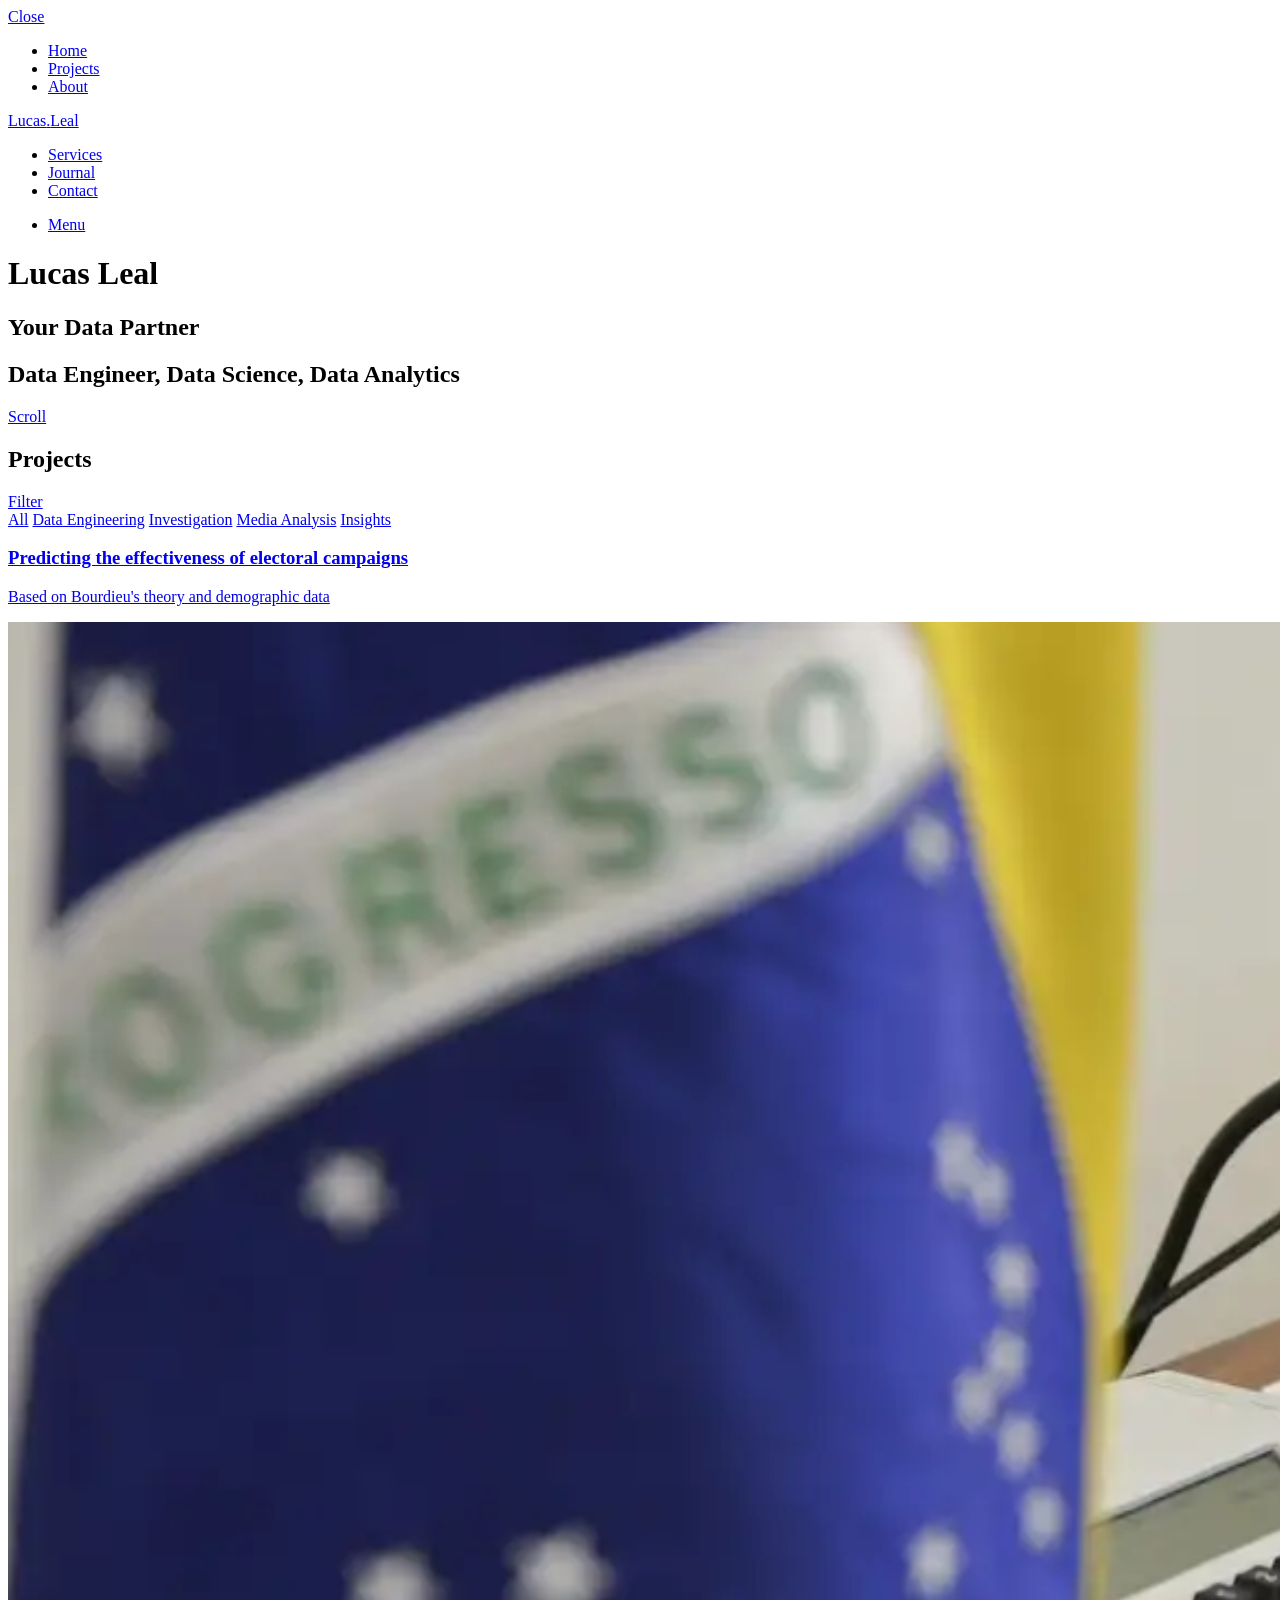
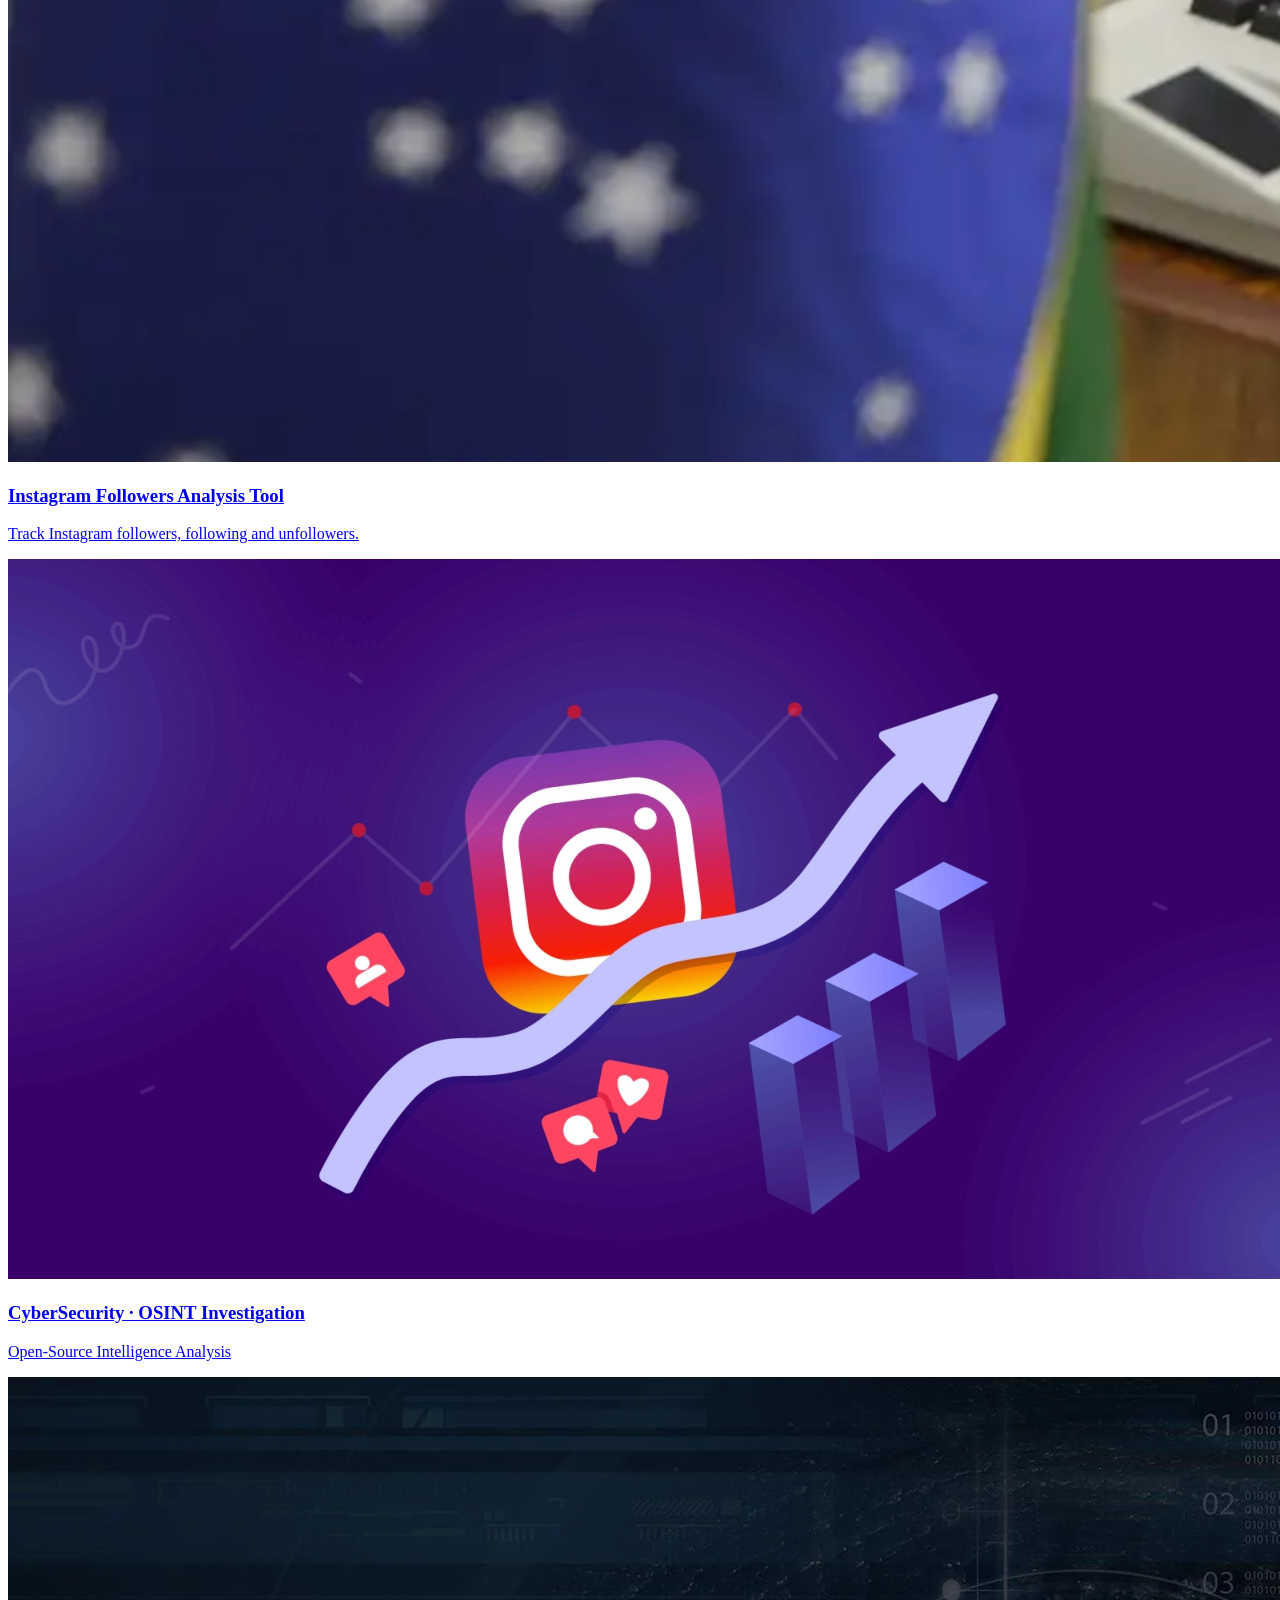
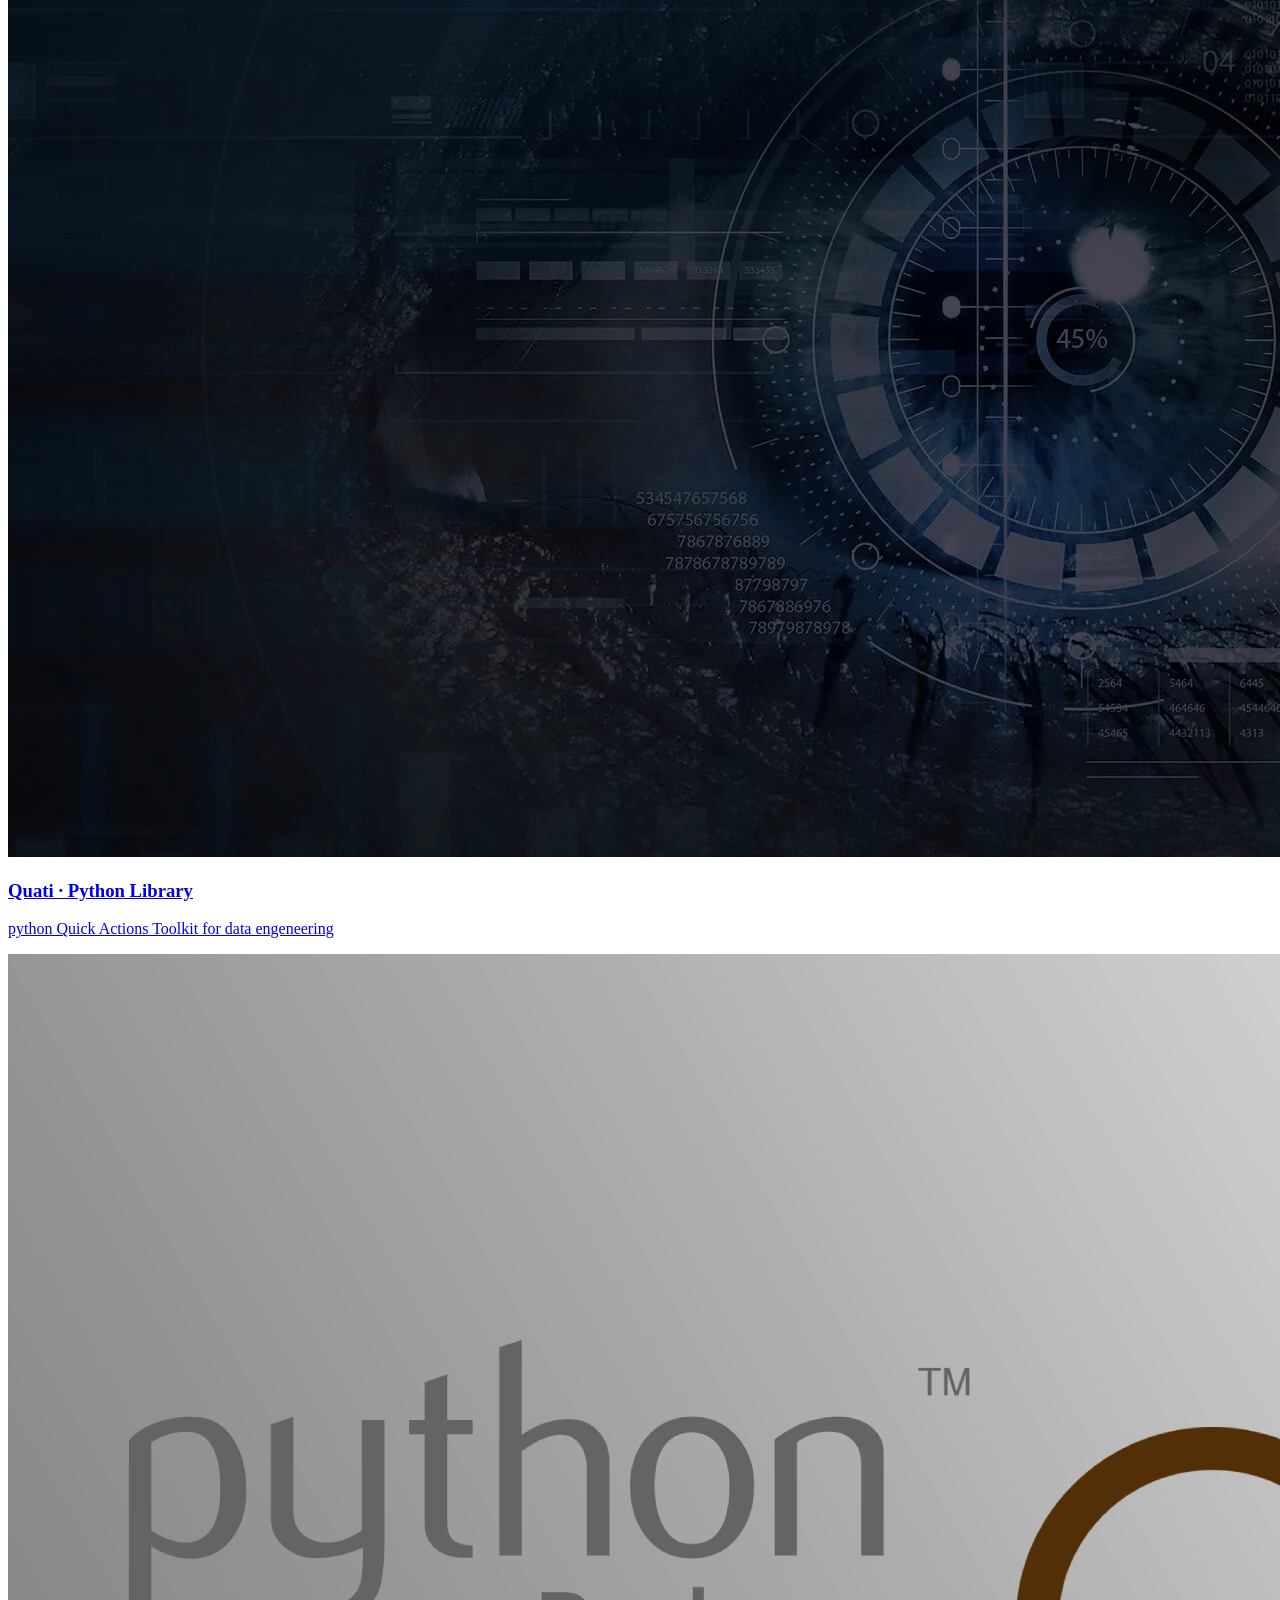
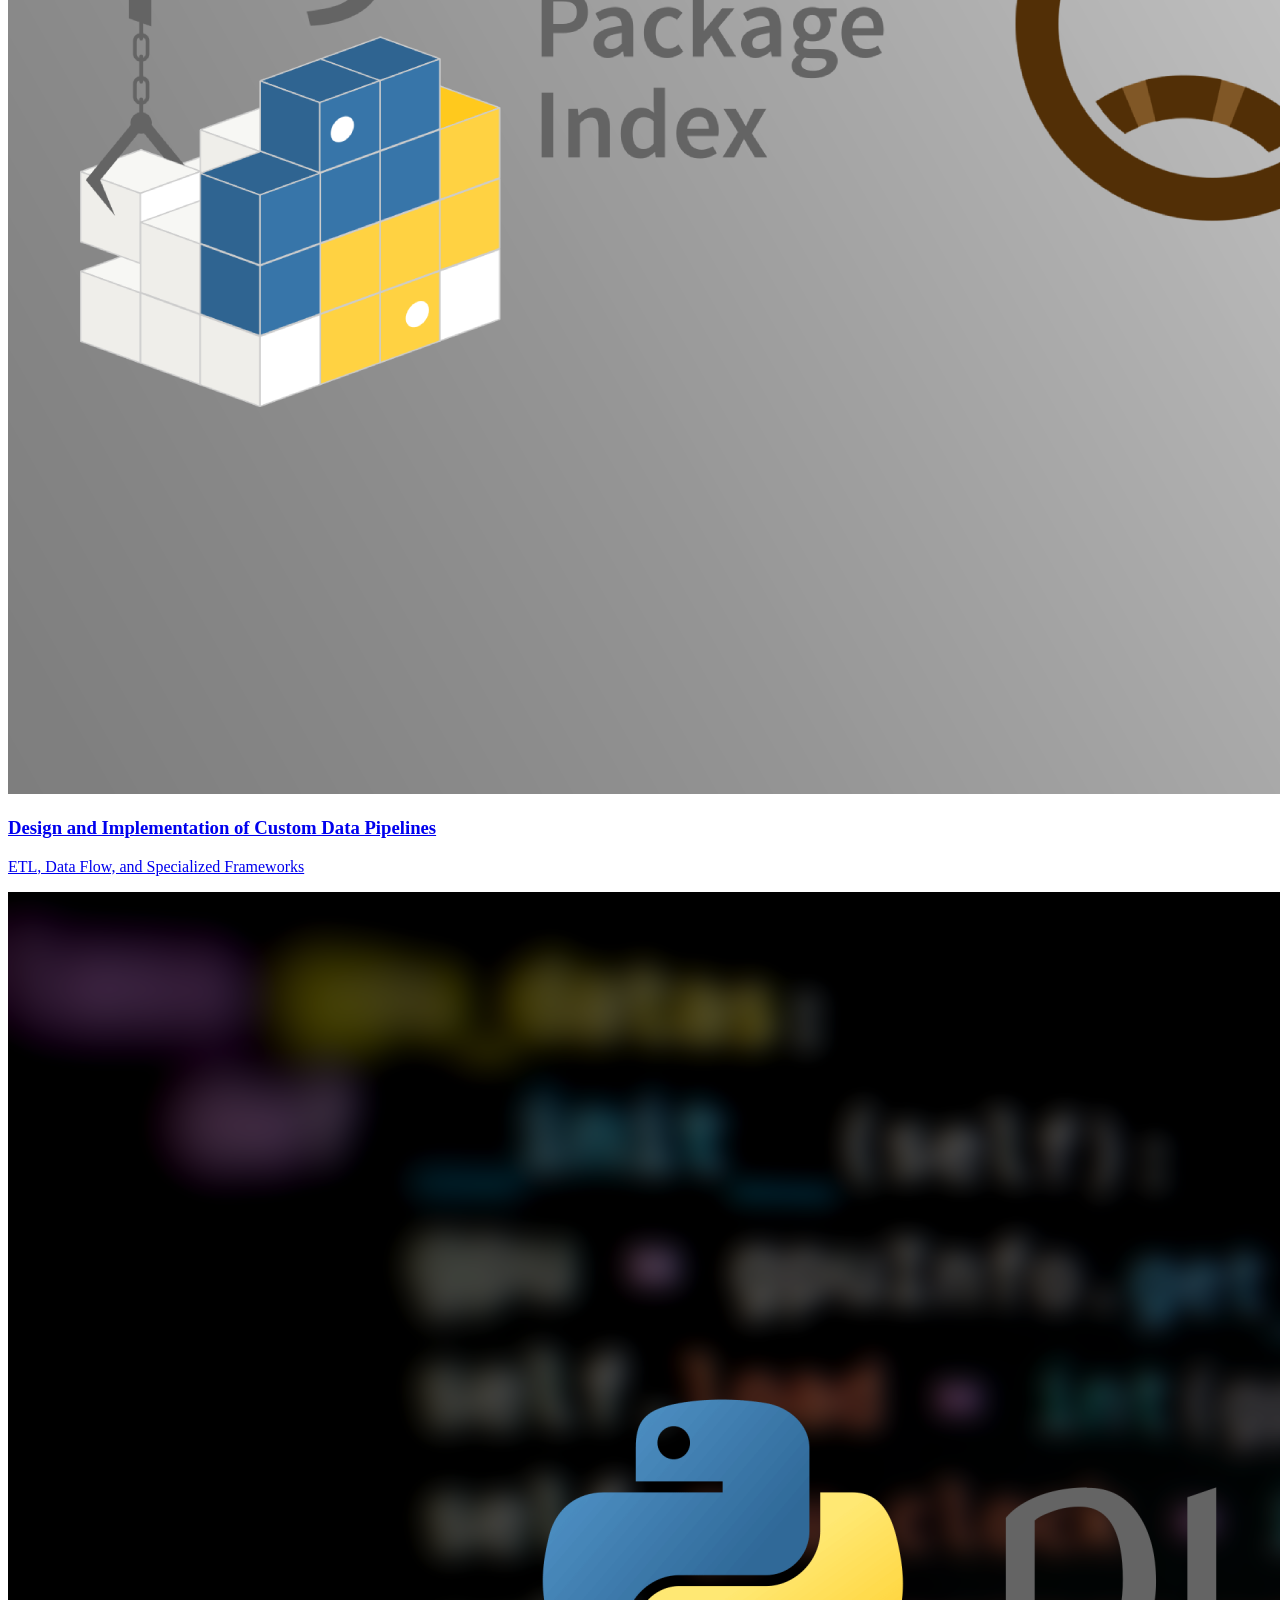
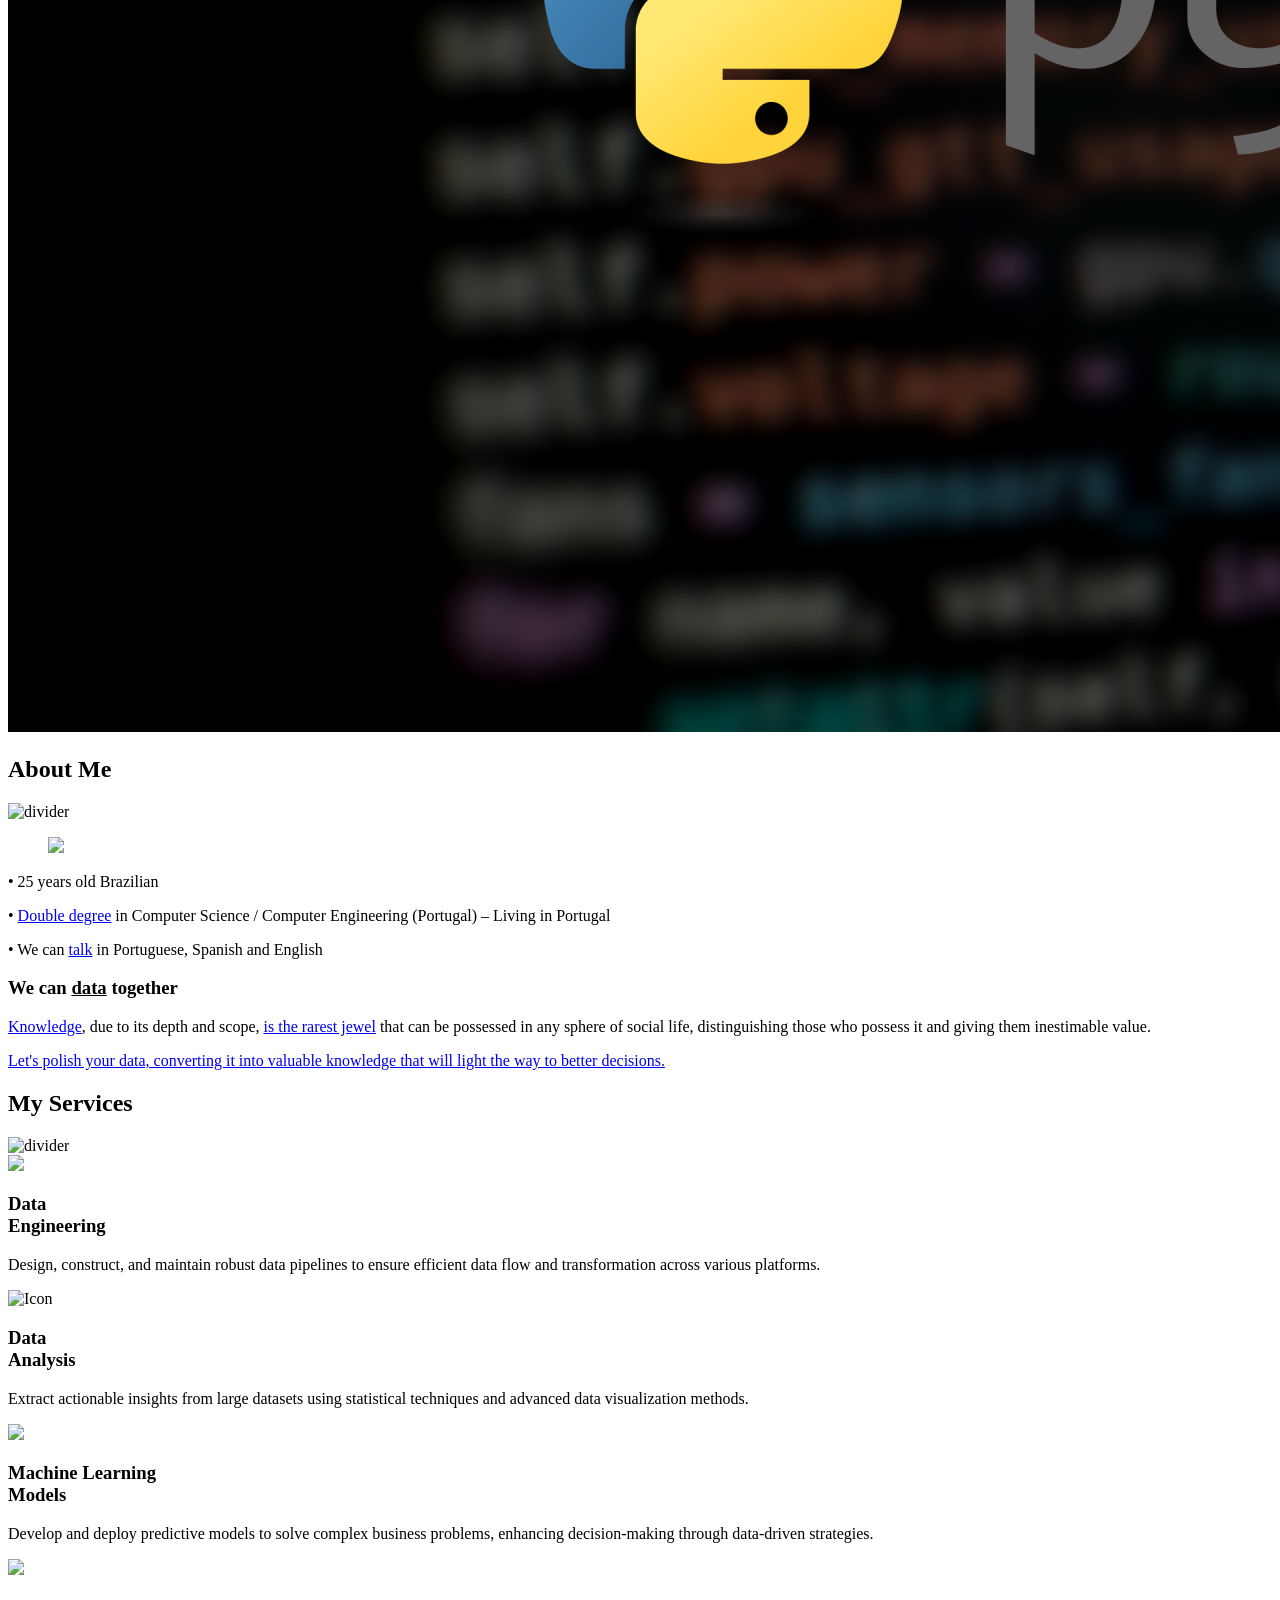
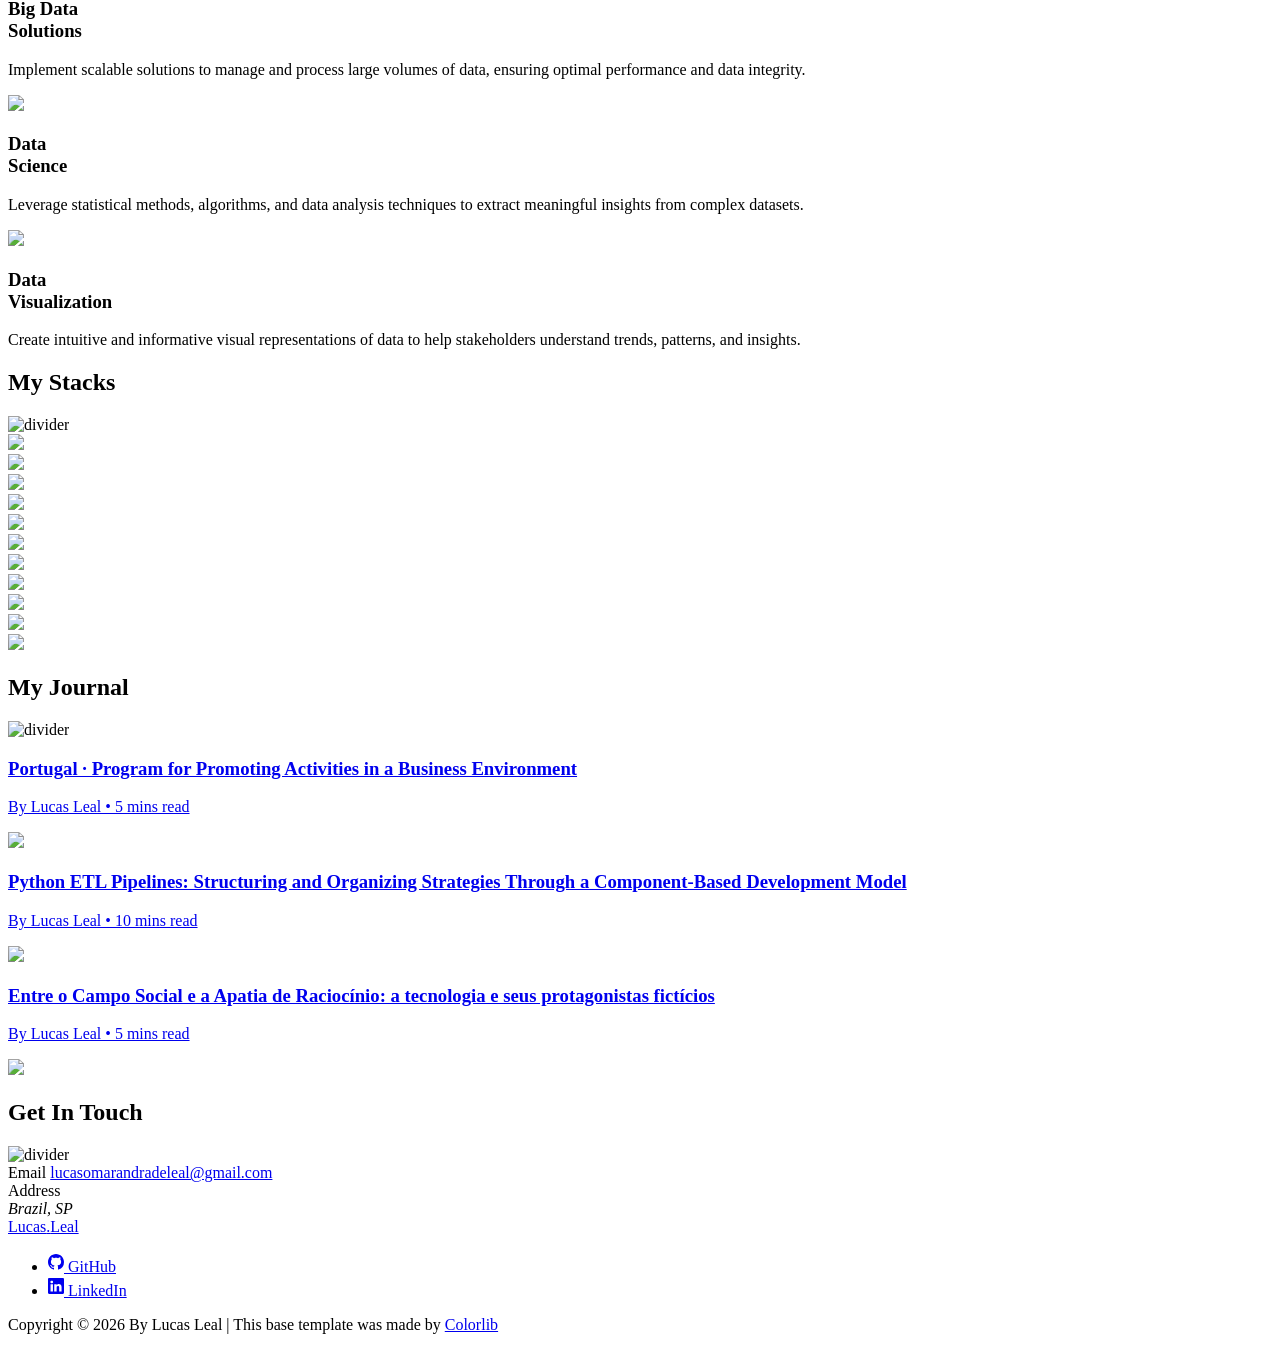
==== index.html @ 365ff367 "att port." ====
<!doctype html>
<html lang="en">

<head>
  <title>Lucas Leal • Data Partner</title>
  <meta charset="utf-8">
  <meta name="viewport" content="width=device-width, initial-scale=1, shrink-to-fit=no">

  <meta name="description" content="">
  <meta name="keywords" content="html, css, javascript, jquery">
  <meta name="author" content="">

  <link rel="stylesheet" href="css/vendor/icomoon/style.css">
  <link rel="stylesheet" href="css/vendor/owl.carousel.min.css">
  <link rel="stylesheet" href="css/vendor/animate.min.css">
  <link rel="stylesheet" href="css/vendor/aos.css">
  <link rel="stylesheet" href="css/vendor/bootstrap.min.css">
  <link rel="stylesheet" href="css/vendor/jquery.fancybox.min.css">

  <link rel="icon" type="image/png" sizes="64x64" href="images/icons/ll_logo_x64.png">

  <!-- Theme Style -->
  <link rel="stylesheet" href="css/style.css">

</head>

<body data-spy="scroll" data-target=".site-nav-target" data-offset="200">

  <nav class="unslate_co--site-mobile-menu">
    <div class="close-wrap d-flex">
      <a href="#" class="d-flex ml-auto js-menu-toggle">
        <span class="close-label">Close</span>
        <div class="close-times">
          <span class="bar1"></span>
          <span class="bar2"></span>
        </div>
      </a>
    </div>
    <div class="site-mobile-inner"></div>
  </nav>


  <div class="unslate_co--site-wrap">

    <div class="unslate_co--site-inner">

      <div class="lines-wrap">
        <div class="lines-inner">
          <div class="lines"></div>
        </div>
      </div>
      <!-- END lines -->

      <!-- START Nav -->
      <nav class="unslate_co--site-nav site-nav-target">

        <div class="container">

          <div class="row align-items-center justify-content-between text-left">
            <div class="col-md-5 text-right">
              <ul class="site-nav-ul js-clone-nav text-left d-none d-lg-inline-block">
                <!-- <li class="has-children">
                  <a href="#home-section" class="nav-link">Home</a>
                  <ul class="dropdown">
                    <li>
                      <a href="index.html">Hero Image BG</a>
                    </li>
                    <li>
                      <a href="index-video.html">Video BG</a>
                    </li>
                    <li>
                      <a href="index-hero-slider.html">Hero Slider</a>
                    </li>
                    <li>
                      <a href="index-sidebar-menu.html">Sidebar Menu</a>
                    </li>
                    <li>
                      <a href="index-right-menu.html">Right Menu</a>
                    </li>
                  </ul>
                </li> -->
                <li><a href="#home-section" class="nav-link">Home</a></li>
                <li><a href="#portfolio-section" class="nav-link">Projects</a></li>
                <li><a href="#about-section" class="nav-link">About</a></li>
              </ul>
            </div>
            <div class="site-logo pos-absolute">
              <a href="index.html" class="unslate_co--site-logo">Lucas<span>.</span>Leal</a>
            </div>
            <div class="col-md-5 text-right text-lg-left">
              <ul class="site-nav-ul js-clone-nav text-left d-none d-lg-inline-block">
                <li><a href="#services-section" class="nav-link">Services</a></li>
                <!-- <li><a href="#skills-section" class="nav-link">Skills</a></li> -->
                <!-- <li><a href="#testimonial-section" class="nav-link">Testimonial</a></li> -->
                <li><a href="#journal-section" class="nav-link">Journal</a></li>
                <li><a href="#contact-section" class="nav-link">Contact</a></li>
              </ul>

              <ul class="site-nav-ul-none-onepage text-right d-inline-block d-lg-none">
                <li><a href="#" class="js-menu-toggle">Menu</a></li>
              </ul>

            </div>
          </div>
        </div>

      </nav>
      <!-- END Nav -->

      <!-- Start Hero -->
      <div class="cover-v1 jarallax" style="background-image: url('images/cover_bg_2.jpg');" id="home-section">
        <div class="container">
          <div class="row align-items-center">

            <div class="col-md-7 mx-auto text-center">
              <h1 class="heading gsap-reveal-hero">Lucas Leal</h1>

              <h2 class="subheading gsap-reveal-hero">Your Data Partner
              </h2>

              <h2 class="mr-auto heading-h3 gsap-reveal-hero">Data Engineer, Data Science, Data Analytics</h2>
            </div>

          </div>
        </div>


        <a href="#portfolio-section" class="mouse-wrap smoothscroll">
          <span class="mouse">
            <span class="scroll"></span>
          </span>
          <span class="mouse-label">Scroll</span>
        </a>

      </div>
      <!-- END Hero -->
      <!-- END .cover-v1 -->


      <div class="unslate_co--section" id="portfolio-section">
        <div class="container">


          <div class="relative">
            <div class="loader-portfolio-wrap">
              <div class="loader-portfolio"></div>
            </div>
          </div>
          <div id="portfolio-single-holder"></div>

          <div class="portfolio-wrapper">

            <div class="d-flex align-items-center mb-4 gsap-reveal gsap-reveal-filter">
              <h2 class="mr-auto heading-h2"><span class="gsap-reveal">Projects</span></h2>

              <a href="#" class="text-white js-filter d-inline-block d-lg-none">Filter</a>

              <div class="filter-wrap">
                <div class="filter ml-auto" id="filters">
                  <a href="#" class="active" data-filter="*">All</a>
                  <a href="#" data-filter=".data">Data Engineering</a>
                  <a href="#" data-filter=".investigation">Investigation</a>
                  <a href="#" data-filter=".media">Media Analysis</a>
                  <a href="#" data-filter=".insights">Insights</a>
                </div>
              </div>

            </div>

            <div id="posts" class="row gutter-isotope-item">
              <div class="item data col-sm-6 col-md-6 col-lg-4 isotope-mb-2">
                <!-- <a href="#portfolio-section" class="portfolio-item ajax-load-page isotope-item gsap-reveal-img" data-id="1"> -->
                <a href="https://app.powerbi.com/view?r=eyJrIjoiMzM5ZmZhMmEtOGYwMC00MTc1LTkwOGUtMWJjNzY5MzdkNDc0IiwidCI6IjE0Y2JkNWE3LWVjOTQtNDZiYS1iMzE0LWNjMGZjOTcyYTE2MSIsImMiOjh9&pageName=38011a4623c08428474a"
                  target="_blank" class="portfolio-item isotope-item gsap-reveal-img" data-id="1">
                  <div class="overlay">
                    <span class="wrap-icon icon-link2"></span>
                    <div class="portfolio-item-content">
                      <h3>Predicting the effectiveness of electoral campaigns</h3>
                      <p>Based on Bourdieu's theory and demographic data</p>
                    </div>
                  </div>
                  <img src="images/bg_urna.png" class="lazyload  img-fluid" alt="Images" />
                </a>
              </div>

              <div id="posts" class="row gutter-isotope-item">
                <div class="item data col-sm-6 col-md-6 col-lg-4 isotope-mb-2">
                  <a href="https://github.com/lucaslealll/igmapper-api" target="_blank"
                    class="portfolio-item isotope-item gsap-reveal-img" data-id="1">
                    <div class="overlay">
                      <span class="wrap-icon icon-link2"></span>
                      <div class="portfolio-item-content">
                        <h3>Instagram Followers Analysis Tool</h3>
                        <p>Track Instagram followers, following and unfollowers.</p>
                      </div>
                    </div>
                    <img src="images/bg_instagram.png" class="lazyload img-fluid" alt="Instagram Followers Tool" />
                  </a>
                </div>
              </div>

              <div class="item insights media col-sm-6 col-md-6 col-lg-4 isotope-mb-2">
                <a href="https://sites.google.com/view/cyberonelab" class="portfolio-item isotope-item gsap-reveal-img" data-id="1">
                  <div class="overlay">
                    <span class="wrap-icon icon-link2"></span>
                    <div class="portfolio-item-content">
                      <h3>CyberSecurity · OSINT Investigation</h3>
                      <p>Open-Source Intelligence Analysis</p>
                    </div>
                  </div>
                  <img src="images/bg_eye.jpg" class="lazyload  img-fluid" alt="Images" />
                </a>
              </div>

              <div class="item investigation col-sm-6 col-md-6 col-lg-4 isotope-mb-2">
                <a href="https://pypi.org/project/quati" class="portfolio-item isotope-item gsap-reveal-img" data-id="1">
                  <div class="overlay">
                    <span class="wrap-icon icon-link2"></span>
                    <div class="portfolio-item-content">
                      <h3>Quati · Python Library</h3>
                      <p>python Quick Actions Toolkit for data engeneering</p>
                    </div>
                  </div>
                  <img src="images/bg_pypi_quati.png" class="lazyload  img-fluid" alt="Images" />
                </a>
              </div>

              <div class="item investigation col-sm-6 col-md-6 col-lg-4 isotope-mb-2">
                <a href="#portfolio-section" class="portfolio-item isotope-item gsap-reveal-img" data-id="1">
                  <div class="overlay">
                    <span class="wrap-icon icon-link2"></span>
                    <div class="portfolio-item-content">
                      <h3>Design and Implementation of Custom Data Pipelines</h3>
                      <p>ETL, Data Flow, and Specialized Frameworks</p>
                    </div>
                  </div>
                  <img src="images/bg_python.jpg" class="lazyload  img-fluid" alt="Images" />
                </a>
              </div>

            </div>
          </div>
        </div>
      </div>





      <div class="unslate_co--section" id="about-section">
        <div class="container">

          <div class="section-heading-wrap text-center mb-5">
            <h2 class="heading-h2 text-center divider"><span class="gsap-reveal">About Me</span></h2>
            <span class="gsap-reveal">
              <img src="images/divider.png" alt="divider" width="76">
            </span>
          </div>


          <div class="row mt-5 justify-content-between">
            <div class="col-lg-7 mb-5 mb-lg-0">
              <figure class="dotted-bg gsap-reveal-img ">
                <img src="images/about_me_pic2.jpg" class="img-fluid">
              </figure>
            </div>
            <div class="col-lg-4 pr-lg-5">
              <p class="mb-2 gsap-reveal">• 25 years old Brazilian</p>
              <p class="mb-2 gsap-reveal">• <a href="#">Double degree</a> in Computer Science / Computer
                Engineering (Portugal) – Living in Portugal</p>
              <p class="mb-2 gsap-reveal">• We can <a href="#">talk</a> in Portuguese, Spanish and English</p>
              <!-- <p class="gsap-reveal"><a href="#" class="btn btn-outline-pill btn-custom-light">Download my CV</a></p> -->

              <!-- <div class="section-heading-wrap text-center mb-1">
                <span class="gsap-reveal">
                  <img src="images/divider.png" alt="divider" width="76">
                </span>
              </div> -->

              <h3 class="mb-4 heading-h3"><span class="gsap-reveal">We can <u>data</u> together</span></h3>
              <p class="lead gsap-reveal">
                <a href="#">Knowledge</a>, due to its depth and scope, <a href="#">is the rarest jewel</a> that can be
                possessed in any sphere of social life, distinguishing those who possess it and giving them inestimable
                value.
              <p class="mb-2 gsap-reveal"><a href="#">Let's polish your data, converting it into <u>valuable
                    knowledge</u> that will light the way to better decisions.</a>
              </p>
            </div>
          </div>
        </div>
      </div>

      <div class="unslate_co--section" id="services-section">
        <div class="container">

          <div class="section-heading-wrap text-center mb-5">
            <h2 class="heading-h2 text-center divider"><span class="gsap-reveal">My Services</span></h2>
            <span class="gsap-reveal"><img src="images/divider.png" alt="divider" width="76"></span>
          </div>

          <div class="row gutter-v3">
            <div class="col-md-6 col-lg-4 mb-4">
              <div class="feature-v1" data-aos="fade-up" data-aos-delay="0">
                <div class="wrap-icon mb-3">
                  <img src="images/svg/001-options.svg" width="45">
                </div>
                <h3>Data <br> Engineering</h3>
                <p>Design, construct, and maintain robust data pipelines to ensure efficient data flow and
                  transformation across various platforms.</p>
              </div>
            </div>
            <div class="col-md-6 col-lg-4 mb-4">
              <div class="feature-v1" data-aos="fade-up" data-aos-delay="100">
                <div class="wrap-icon mb-3">
                  <img src="images/svg/005-line-chart.svg" alt="Icon" width="45">
                </div>
                <h3>Data <br> Analysis</h3>
                <p>Extract actionable insights from large datasets using statistical techniques and advanced data
                  visualization methods.</p>
              </div>
            </div>
            <div class="col-md-6 col-lg-4 mb-4">
              <div class="feature-v1" data-aos="fade-up" data-aos-delay="200">
                <div class="wrap-icon mb-3">
                  <img src="images/svg/003-contact-book.svg" class="img-fluid" width="45">
                </div>
                <h3>Machine Learning <br> Models</h3>
                <p>Develop and deploy predictive models to solve complex business problems, enhancing decision-making
                  through data-driven strategies.</p>
              </div>
            </div>

            <div class="col-md-6 col-lg-4 mb-4">
              <div class="feature-v1" data-aos="fade-up" data-aos-delay="0">
                <div class="wrap-icon mb-3">
                  <img src="images/svg/004-percentage.svg" width="45">
                </div>
                <h3>Big Data <br> Solutions</h3>
                <p>Implement scalable solutions to manage and process large volumes of data, ensuring optimal
                  performance and data integrity.</p>
              </div>
            </div>
            <div class="col-md-6 col-lg-4 mb-4">
              <div class="feature-v1" data-aos="fade-up" data-aos-delay="100">
                <div class="wrap-icon mb-3">
                  <img src="images/svg/006-goal.svg" width="45">
                </div>
                <h3>Data <br> Science</h3>
                <p>Leverage statistical methods, algorithms, and data analysis techniques to extract meaningful insights
                  from complex datasets.</p>
              </div>
            </div>
            <div class="col-md-6 col-lg-4 mb-4">
              <div class="feature-v1" data-aos="fade-up" data-aos-delay="200">
                <div class="wrap-icon mb-3">
                  <img src="images/svg/002-chat.svg" width="45">
                </div>
                <h3>Data <br> Visualization</h3>
                <p>Create intuitive and informative visual representations of data to help stakeholders understand
                  trends, patterns, and insights.</p>
              </div>
            </div>

          </div>
        </div>
      </div>


      <!-- <div class="unslate_co--section section-counter" id="skills-section">
        <div class="container">
          <div class="section-heading-wrap text-center mb-5">
            <h2 class="heading-h2 text-center divider"><span class="gsap-reveal">My Skills</span></h2>
            <span class="gsap-reveal"><img src="images/divider.png" alt="divider" width="76"></span>
          </div>


          <div class="row pt-5">
            <div class="col-6 col-sm-6 mb-5 mb-lg-0 col-md-6 col-lg-3" data-aos="fade-up" data-aos-delay="0">
              <div class="counter-v1 text-center">
                <span class="number-wrap">
                  <span class="number number-counter" data-number="90">0</span>
                  <span class="append-text">%</span>
                </span>
                <span class="counter-label">Project Planning</span>
              </div>
            </div>
            <div class="col-6 col-sm-6 mb-5 mb-lg-0 col-md-6 col-lg-3" data-aos="fade-up" data-aos-delay="100">
              <div class="counter-v1 text-center">
                <span class="number-wrap">
                  <span class="number number-counter" data-number="99">0</span>
                  <span class="append-text">%</span>
                </span>
                <span class="counter-label">Python</span>
              </div>
            </div>
            <div class="col-6 col-sm-6 mb-5 mb-lg-0 col-md-6 col-lg-3" data-aos="fade-up" data-aos-delay="200">
              <div class="counter-v1 text-center">
                <span class="number-wrap">
                  <span class="number number-counter" data-number="95">0</span>
                  <span class="append-text">%</span>
                </span>
                <span class="counter-label">SQL</span>
              </div>
            </div>
            <div class="col-6 col-sm-6 mb-5 mb-lg-0 col-md-6 col-lg-3" data-aos="fade-up" data-aos-delay="300">
              <div class="counter-v1 text-center">
                <span class="number-wrap">
                  <span class="number number-counter" data-number="100">0</span>
                  <span class="append-text">%</span>
                </span>
                <span class="counter-label">Data Tools</span>
              </div>
            </div>
          </div>
        </div>
      </div> -->
      <!-- END .counter -->

      <div class="unslate_co--section">
        <div class="container">

          <div class="section-heading-wrap text-center mb-5">
            <h2 class="heading-h2 text-center divider"><span class="gsap-reveal">My Stacks</span></h2>
            <span class="gsap-reveal"><img src="images/divider.png" alt="divider" width="75"></span>
          </div>

          <div class="owl-carousel logo-slider align-items-center">
            <div class="logo-v1 gsap-reveal"><img class="img-fluid mw-75 p-5" src="images/icons/python.svg"></div>
            <div class="logo-v1 gsap-reveal"><img class="img-fluid mw-75 p-5" src="images/icons/sql_server.png"></div>
            <div class="logo-v1 gsap-reveal"><img class="img-fluid mw-75 p-5" src="images/icons/azure.svg"></div>
            <div class="logo-v1 gsap-reveal"><img class="img-fluid mw-75 p-5" src="images/icons/datafactory.png"></div>
            <div class="logo-v1 gsap-reveal"><img class="img-fluid mw-75 p-5" src="images/icons/gcp.svg"></div>
            <div class="logo-v1 gsap-reveal"><img class="img-fluid mw-75 p-5" src="images/icons/bigquery.svg"></div>
            <div class="logo-v1 gsap-reveal"><img class="img-fluid mh-75 p-5" src="images/icons/mongodb.png"></div>
            <div class="logo-v1 gsap-reveal"><img class="img-fluid mh-75 p-5" src="images/icons/oracledb.png"></div>
            <div class="logo-v1 gsap-reveal"><img class="img-fluid mw-75 p-5" src="images/icons/aws.png"></div>
            <div class="logo-v1 gsap-reveal"><img class="img-fluid mw-75 p-5" src="images/icons/airflow.png"></div>
            <div class="logo-v1 gsap-reveal"><img class="img-fluid mw-75 p-5" src="images/icons/ubuntu.svg"></div>
            <!-- <div class="logo-v1 gsap-reveal"><img class="img-fluid mw-75 p-5" src="images/icons/c.svg"></div>
            <div class="logo-v1 gsap-reveal"><img class="img-fluid mw-75 p-5" src="images/icons/java.svg"></div>
            <div class="logo-v1 gsap-reveal"><img class="img-fluid mw-75 p-5" src="images/icons/dotnet.png"></div>
            <div class="logo-v1 gsap-reveal"><img class="img-fluid mw-75 p-5" src="images/icons/react.svg"></div>
            <div class="logo-v1 gsap-reveal"><img class="img-fluid mw-75 p-5" src="images/icons/html5.svg"></div>
            <div class="logo-v1 gsap-reveal"><img class="img-fluid mw-75 p-5" src="images/icons/css.svg"></div>
            <div class="logo-v1 gsap-reveal"><img class="img-fluid mw-75 p-5" src="images/icons/js.svg"></div> -->
          </div>
        </div>
      </div>

      <!-- <div class="unslate_co--section" id="testimonial-section">
        <div class="container">
          <div class="section-heading-wrap text-center mb-5">
            <h2 class="heading-h2 text-center divider"><span class="gsap-reveal">My Happy Clients</span></h2>
            <span class="gsap-reveal"><img src="images/divider.png" alt="divider" width="76"></span>
          </div>
        </div>

        <div class="owl-carousel testimonial-slider" data-aos="fade-up">
          <div>
            <div class="testimonial-v1">
              <div class="testimonial-inner-bg">
                <span class="quote">&ldquo;</span>
                <blockquote>
                  Far far away, behind the word mountains, far from the countries Vokalia and Consonantia, there live
                  the blind texts. Separated they live in Bookmarksgrove right at the coast of the Semantics, a large
                  language ocean. A small river named Duden flows by their place and supplies it with the necessary
                  regelialia. It is a paradisematic country, in which roasted parts of sentences fly into your mouth.
                </blockquote>
              </div>

              <div class="testimonial-author-info">
                <img src="images/person_man_1.jpg">
                <h3>Eric Ingram</h3>
                <span class="d-block position">Product Designer @facebook</span>
              </div>

            </div>
          </div>
          <div>
            <div class="testimonial-v1">
              <div class="testimonial-inner-bg">
                <span class="quote">&ldquo;</span>
                <blockquote>
                  Far far away, behind the word mountains, far from the countries Vokalia and Consonantia, there live
                  the blind texts. Separated they live in Bookmarksgrove right at the coast of the Semantics, a large
                  language ocean. A small river named Duden flows by their place and supplies it with the necessary
                  regelialia. It is a paradisematic country, in which roasted parts of sentences fly into your mouth.
                </blockquote>
              </div>

              <div class="testimonial-author-info">
                <img src="images/person_man_2.jpg">
                <h3>Ryan Mullins</h3>
                <span class="d-block position">Product Designer @Shopify</span>
              </div>

            </div>
          </div>
          <div>
            <div class="testimonial-v1">
              <div class="testimonial-inner-bg">
                <span class="quote">&ldquo;</span>
                <blockquote>
                  Far far away, behind the word mountains, far from the countries Vokalia and Consonantia, there live
                  the blind texts. Separated they live in Bookmarksgrove right at the coast of the Semantics, a large
                  language ocean. A small river named Duden flows by their place and supplies it with the necessary
                  regelialia. It is a paradisematic country, in which roasted parts of sentences fly into your mouth.
                </blockquote>
              </div>

              <div class="testimonial-author-info">
                <img src="images/person_woman_1.jpg">
                <h3>Erica Miller</h3>
                <span class="d-block position">Product Designer @Twitter</span>
              </div>

            </div>
          </div>
        </div>

      </div> -->
      <!-- END testimonial -->

      <div class="unslate_co--section" id="journal-section">
        <div class="container">
          <div class="section-heading-wrap text-center mb-5">
            <h2 class="heading-h2 text-center divider"><span class="gsap-reveal">My Journal</span></h2>
            <span class="gsap-reveal"><img src="images/divider.png" alt="divider" width="76"></span>
          </div>


          <div class="row gutter-v4 align-items-stretch">
            <div class="col-sm-6 col-md-6 col-lg-8 blog-post-entry" data-aos="fade-up" data-aos-delay="0">

              <a href="https://www.linkedin.com/feed/update/urn:li:activity:7186812816207536128/?updateEntityUrn=urn%3Ali%3Afs_feedUpdate%3A%28V2%2Curn%3Ali%3Aactivity%3A7186812816207536128%29" target="_blank" class="grid-item blog-item w-100 h-100">
                <div class="overlay">
                  <div class="portfolio-item-content">
                    <h3><b>Portugal · Program for Promoting Activities in a Business Environment</b></h3>
                    <p class="post-meta">By Lucas Leal • 5 mins read</p>
                  </div>
                </div>
                <img src="images/post_1.jpg" class="lazyload" />
              </a>
            </div>
            
            <div class="col-sm-6 col-md-6 col-lg-4 blog-post-entry" data-aos="fade-up" data-aos-delay="100">
              <a href="https://lucasleall.medium.com/python-etl-pipelines-estrat%C3%A9gias-de-estrutura%C3%A7%C3%A3o-e-organiza%C3%A7%C3%A3o-atrav%C3%A9s-de-um-modelo-de-416b2edc7406" target="_blank" class="grid-item blog-item w-100 h-100">
                <div class="overlay">
                  <div class="portfolio-item-content">
                    <h3><b>Python ETL Pipelines: Structuring and Organizing Strategies Through a Component-Based
                      Development Model</b></h3>
                    <p class="post-meta">By Lucas Leal • 10 mins read</p>
                  </div>
                </div>
                <img src="https://miro.medium.com/1*RB1rxSK_TBmcC5D2PN30JA.png" class="lazyload" />
              </a>
            </div>
            
            <div class="col-sm-6 col-md-6 col-lg-4 blog-post-entry" data-aos="fade-up" data-aos-delay="100">
              <a href="https://lucasleall.medium.com/entre-o-campo-social-e-a-apatia-de-racioc%C3%ADnio-a-tecnologia-cria-protagonistas-fict%C3%ADcios-9f8fa6528aa4" target="_blank" class="grid-item blog-item w-100 h-100">
                <div class="overlay">
                  <div class="portfolio-item-content">
                    <h3><b>Entre o Campo Social e a Apatia de Raciocínio: a tecnologia e seus protagonistas fictícios</b></h3>
                    <p class="post-meta">By Lucas Leal • 5 mins read</p>
                  </div>
                </div>
                <img src="https://miro.medium.com/v2/resize:fit:720/format:webp/0*ERu66hWNjuKDCX2u" class="lazyload" />
              </a>
            </div>

          </div>

        </div>
      </div>
      <!-- END blog posts -->


      <div class="unslate_co--section" id="contact-section">
        <div class="container">
          <div class="section-heading-wrap text-center mb-5">
            <h2 class="heading-h2 text-center divider"><span class="gsap-reveal">Get In Touch</span></h2>
            <span class="gsap-reveal"><img src="images/divider.png" alt="divider" width="76"></span>
          </div>


          <div class="row justify-content-between">

            <!-- <div class="col-md-6">
              <form method="post" class="form-outline-style-v1" id="contactForm">
                <div class="form-group row mb-0">

                  <div class="col-lg-6 form-group gsap-reveal">
                    <label for="name">Name</label>
                    <input name="name" type="text" class="form-control" id="name">
                  </div>
                  <div class="col-lg-6 form-group gsap-reveal">
                    <label for="email">Email</label>
                    <input name="email" type="email" class="form-control" id="email">
                  </div>
                  <div class="col-lg-12 form-group gsap-reveal">
                    <label for="message">Write your message...</label>
                    <textarea name="message" id="message" cols="30" rows="7" class="form-control"></textarea>
                  </div>
                </div>
                <div class="form-group row gsap-reveal">
                  <div class="col-md-12 d-flex align-items-center">
                    <input type="submit" class="btn btn-outline-pill btn-custom-light mr-3" value="Send Message">
                    <span class="submitting"></span>
                  </div>
                </div>
              </form>
              <div id="form-message-warning" class="mt-4"></div>
              <div id="form-message-success">
                Your message was sent, thank you!
              </div> -->

          </div>

          <div class="col-md-4">
            <div class="contact-info-v1">
              <div class="gsap-reveal d-block">
                <span class="d-block contact-info-label">Email</span>
                <a href="#" class="contact-info-val">lucasomarandradeleal@gmail.com</a>
              </div>
              <div class="gsap-reveal d-block">
                <span class="d-block contact-info-label">Address</span>
                <address class="contact-info-val"> <!--273 South Riverview Rd. <br>--> Brazil, SP</address>
              </div>
              <!-- <div class="gsap-reveal d-block">
                  <span class="d-block contact-info-label">Phone</span>
                  <a href="#" class="contact-info-val">+12 345 6789 012</a>
                </div> -->
            </div>
          </div>

        </div>
      </div>
    </div>
  </div> <!-- END .unslate_co-site-inner -->

  <footer class="unslate_co--footer unslate_co--section">
    <div class="container">
      <div class="row justify-content-center">
        <div class="col-md-7">

          <div class="footer-site-logo"><a href="#">Lucas<span>.</span>Leal</a></div>

          <ul class="footer-site-social">
            <li>
              <a target="_blank" href="https://github.com/lucaslealll" class="align-items-bottom">
                <svg xmlns="http://www.w3.org/2000/svg" width="16" height="20" fill="currentColor" class="bi bi-github"
                  viewBox="0 0 16 16">
                  <path
                    d="M8 0C3.58 0 0 3.58 0 8c0 3.54 2.29 6.53 5.47 7.59.4.07.55-.17.55-.38 0-.19-.01-.82-.01-1.49-2.01.37-2.53-.49-2.69-.94-.09-.23-.48-.94-.82-1.13-.28-.15-.68-.52-.01-.53.63-.01 1.08.58 1.23.82.72 1.21 1.87.87 2.33.66.07-.52.28-.87.51-1.07-1.78-.2-3.64-.89-3.64-3.95 0-.87.31-1.59.82-2.15-.08-.2-.36-1.02.08-2.12 0 0 .67-.21 2.2.82.64-.18 1.32-.27 2-.27s1.36.09 2 .27c1.53-1.04 2.2-.82 2.2-.82.44 1.1.16 1.92.08 2.12.51.56.82 1.27.82 2.15 0 3.07-1.87 3.75-3.65 3.95.29.25.54.73.54 1.48 0 1.07-.01 1.93-.01 2.2 0 .21.15.46.55.38A8.01 8.01 0 0 0 16 8c0-4.42-3.58-8-8-8" />
                </svg> GitHub
              </a>
            </li>
            <li>
              <a target="_blank" href="https://linkedin.com/in/lucas-leal-">
                <svg xmlns="http://www.w3.org/2000/svg" width="16" height="20" fill="currentColor"
                  class="bi bi-linkedin" viewBox="0 0 16 16">
                  <path
                    d="M0 1.146C0 .513.526 0 1.175 0h13.65C15.474 0 16 .513 16 1.146v13.708c0 .633-.526 1.146-1.175 1.146H1.175C.526 16 0 15.487 0 14.854zm4.943 12.248V6.169H2.542v7.225zm-1.2-8.212c.837 0 1.358-.554 1.358-1.248-.015-.709-.52-1.248-1.342-1.248S2.4 3.226 2.4 3.934c0 .694.521 1.248 1.327 1.248zm4.908 8.212V9.359c0-.216.016-.432.08-.586.173-.431.568-.878 1.232-.878.869 0 1.216.662 1.216 1.634v3.865h2.401V9.25c0-2.22-1.184-3.252-2.764-3.252-1.274 0-1.845.7-2.165 1.193v.025h-.016l.016-.025V6.169h-2.4c.03.678 0 7.225 0 7.225z" />
                </svg> LinkedIn
              </a>
            </li>
          </ul>

          <p class="site-copyright">
            Copyright &copy;
            <script>document.write(new Date().getFullYear());</script>
            By Lucas Leal | This base template was made by <a href="https://colorlib.com" target="_blank">Colorlib</a>
            <!-- All rights reserved | This template is made with <i class="icon-heart" aria-hidden="true"></i> -->
          </p>
        </div>
      </div>
    </div>
  </footer>


  </div>


  <!-- Loader -->
  <div id="unslate_co--overlayer"></div>
  <div class="site-loader-wrap">
    <div class="site-loader"></div>
  </div>

  <script src="js/scripts-dist.js"></script>
  <script src="js/main.js"></script>

</body>

</html>
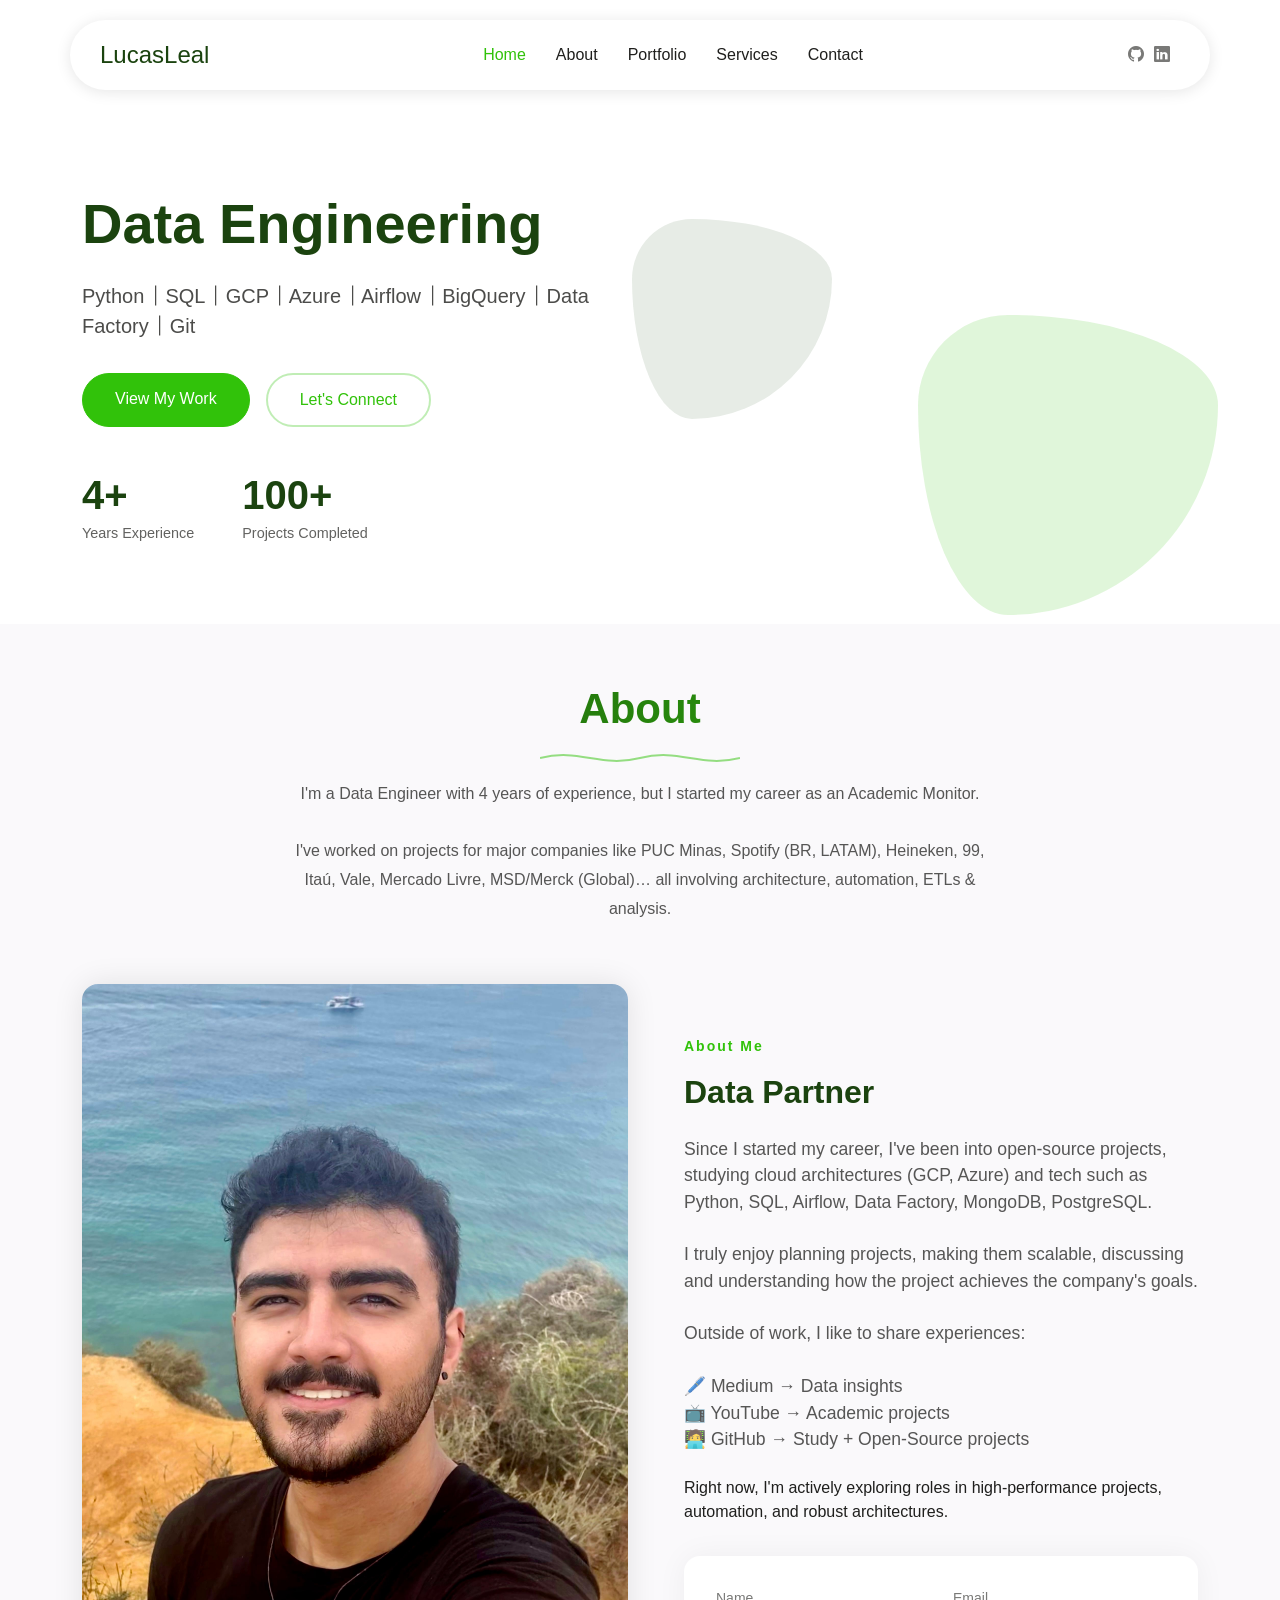
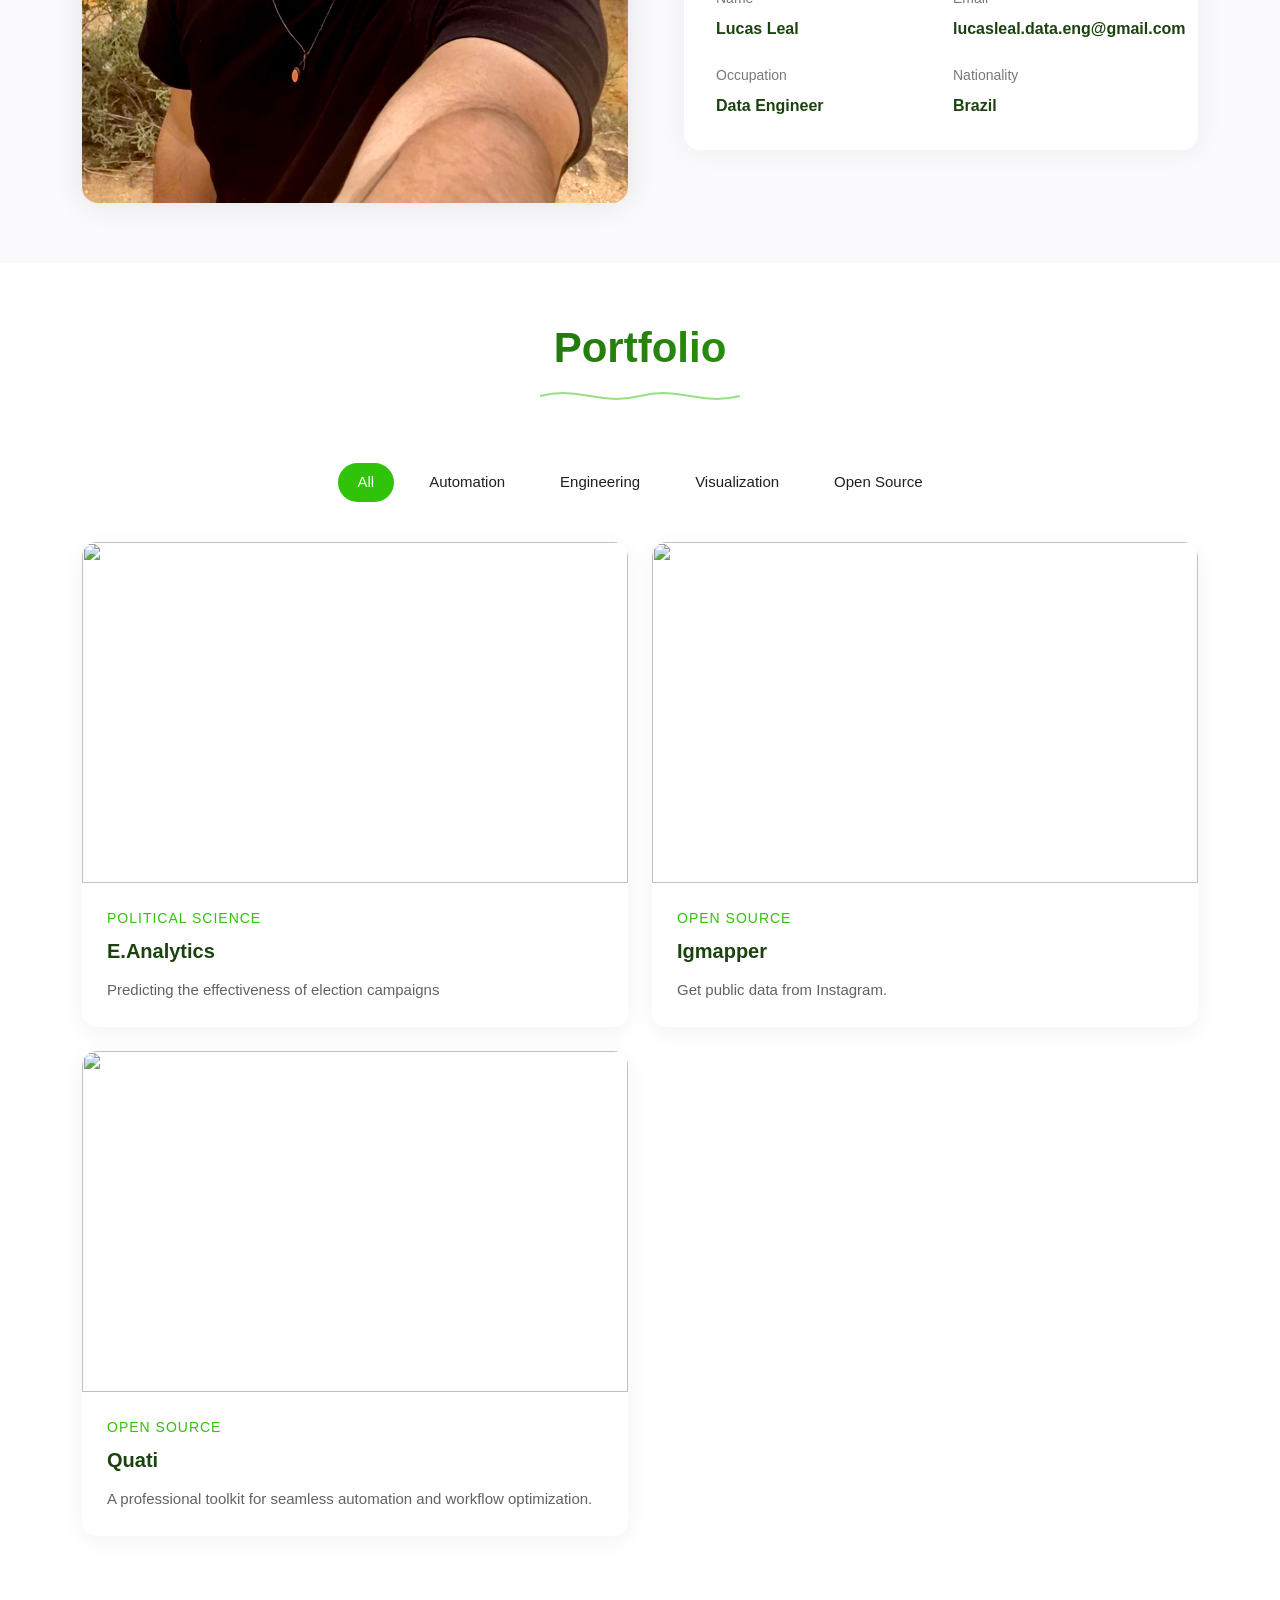
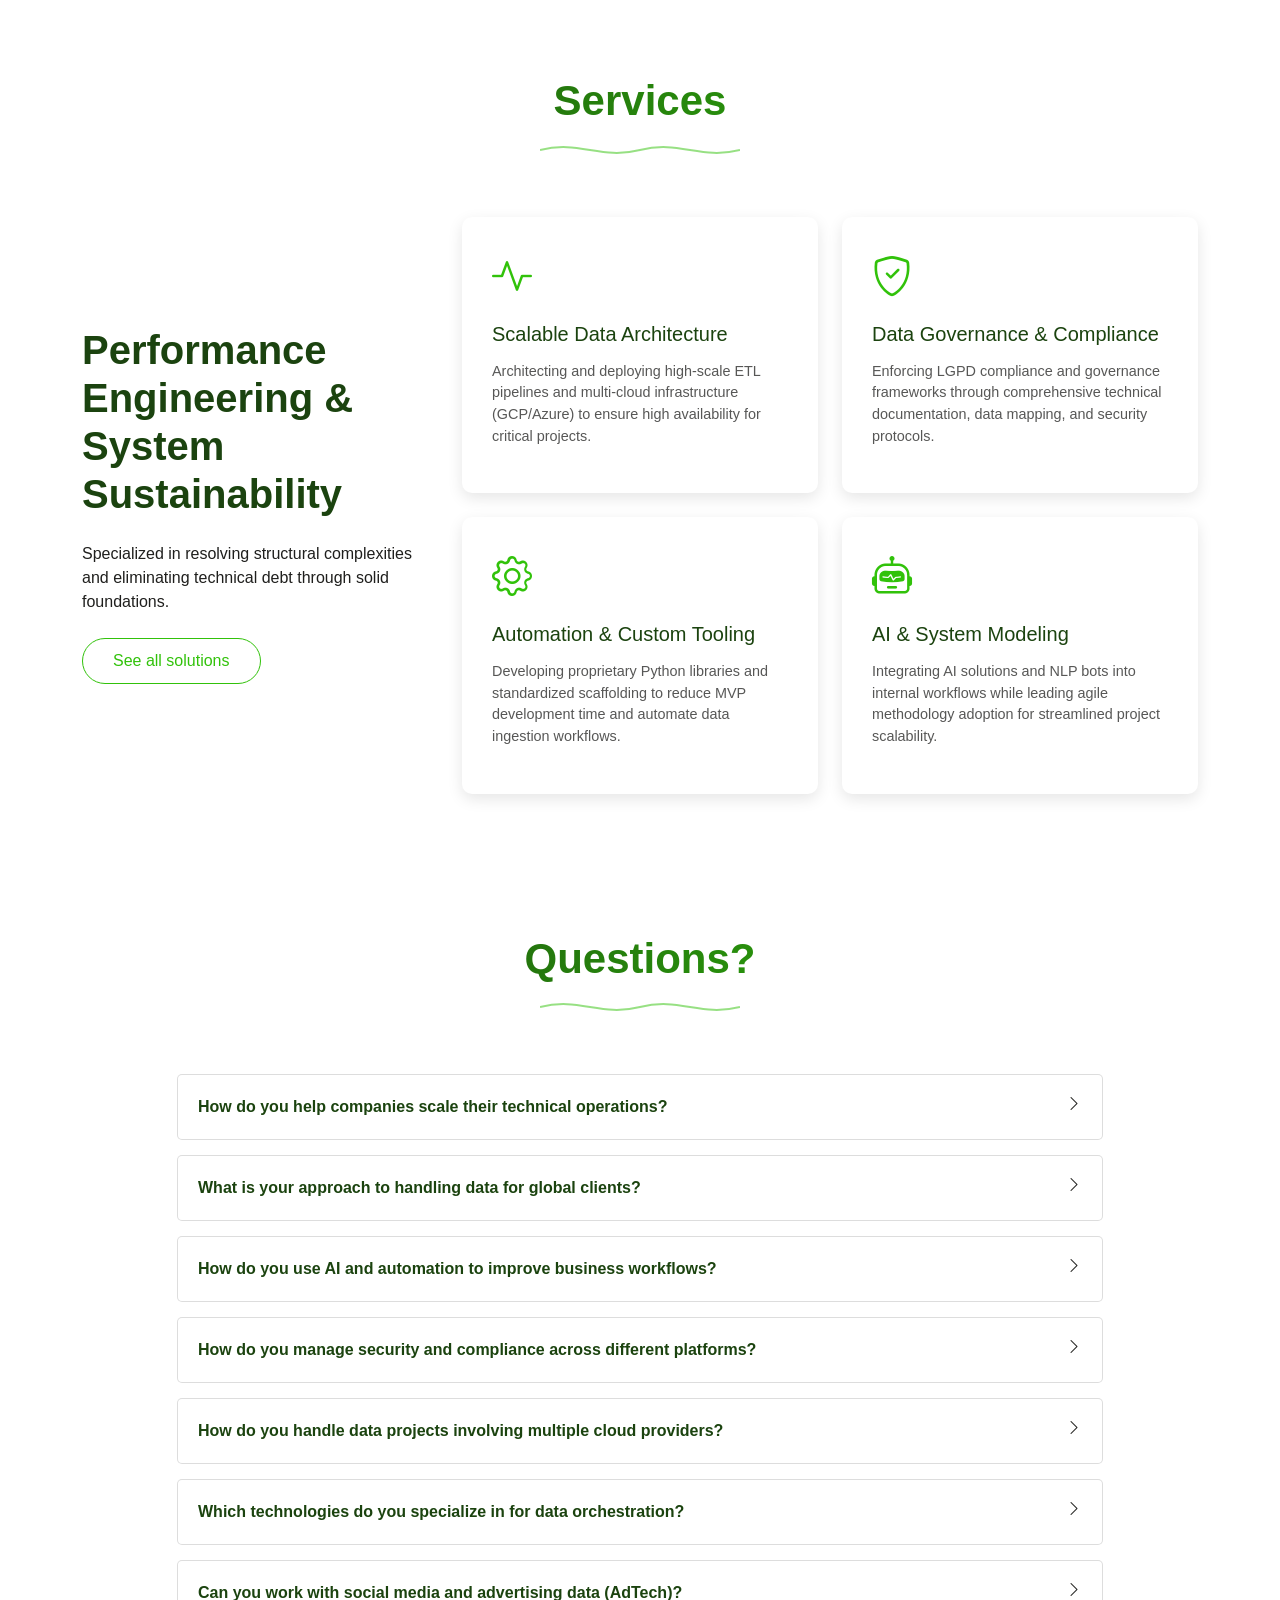
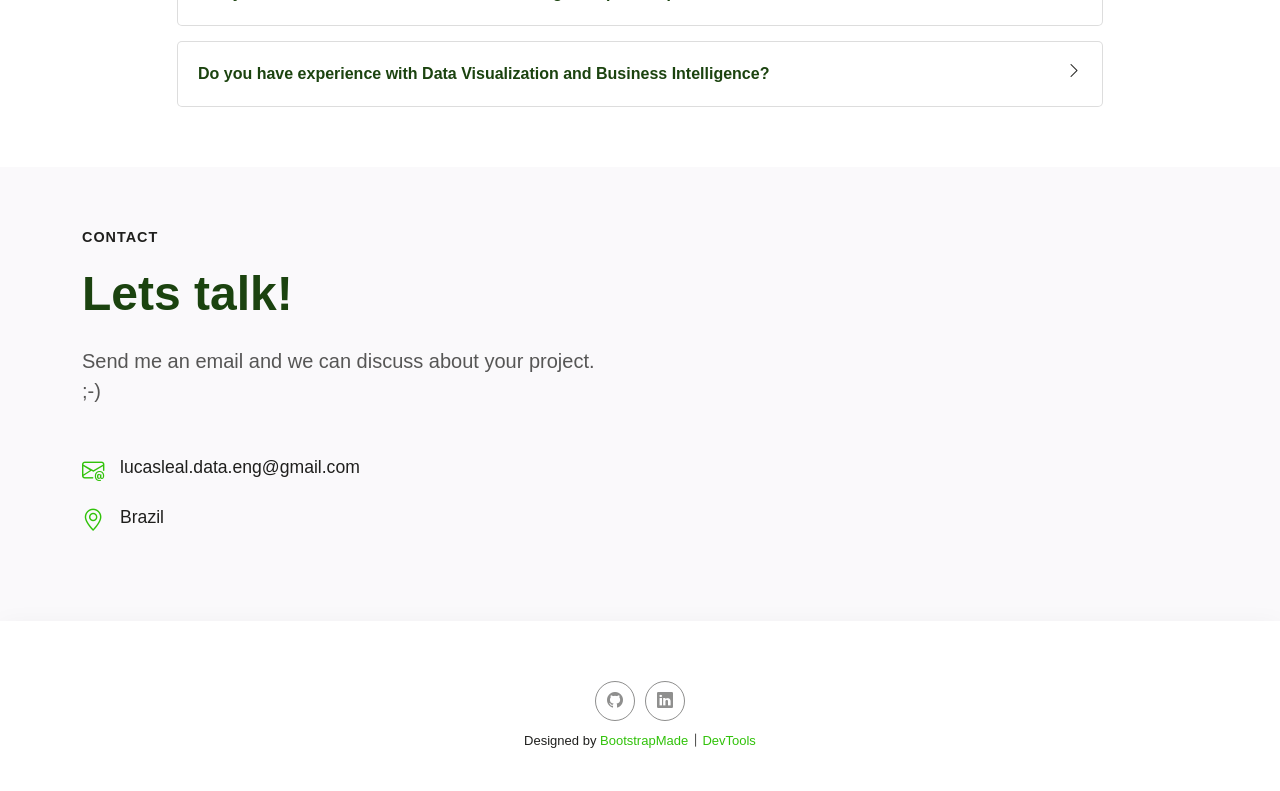
==== commit 4e763898: "att" ====
--- a/index.html
+++ b/index.html
@@ -1,694 +1,575 @@
-<!doctype html>
+<!DOCTYPE html>
 <html lang="en">
 
 <head>
-  <title>Lucas Leal • Data Partner</title>
   <meta charset="utf-8">
-  <meta name="viewport" content="width=device-width, initial-scale=1, shrink-to-fit=no">
-
+  <meta content="width=device-width, initial-scale=1.0" name="viewport">
+  <title>LucasLeal • Home</title>
   <meta name="description" content="">
-  <meta name="keywords" content="html, css, javascript, jquery">
-  <meta name="author" content="">
-
-  <link rel="stylesheet" href="css/vendor/icomoon/style.css">
-  <link rel="stylesheet" href="css/vendor/owl.carousel.min.css">
-  <link rel="stylesheet" href="css/vendor/animate.min.css">
-  <link rel="stylesheet" href="css/vendor/aos.css">
-  <link rel="stylesheet" href="css/vendor/bootstrap.min.css">
-  <link rel="stylesheet" href="css/vendor/jquery.fancybox.min.css">
-
-  <link rel="icon" type="image/png" sizes="64x64" href="images/icons/ll_logo_x64.png">
-
-  <!-- Theme Style -->
-  <link rel="stylesheet" href="css/style.css">
-
+  <meta name="keywords" content="">
+
+  <!-- Favicons -->
+  <link href="assets/img/favicon.png" rel="icon">
+  <link href="assets/img/apple-touch-icon.png" rel="apple-touch-icon">
+
+  <!-- Fonts -->
+  <link href="https://fonts.googleapis.com" rel="preconnect">
+  <link href="https://fonts.gstatic.com" rel="preconnect" crossorigin>
+  <link
+    href="https://fonts.googleapis.com/css2?family=Roboto:ital,wght@0,100;0,300;0,400;0,500;0,700;0,900;1,100;1,300;1,400;1,500;1,700;1,900&family=Noto+Sans:ital,wght@0,100;0,200;0,300;0,400;0,500;0,600;0,700;0,800;0,900;1,100;1,200;1,300;1,400;1,500;1,600;1,700;1,800;1,900&family=Questrial:wght@400&display=swap"
+    rel="stylesheet">
+
+  <!-- Vendor CSS Files -->
+  <link href="assets/vendor/bootstrap/css/bootstrap.min.css" rel="stylesheet">
+  <link href="assets/vendor/bootstrap-icons/bootstrap-icons.css" rel="stylesheet">
+  <link href="assets/vendor/aos/aos.css" rel="stylesheet">
+  <link href="assets/vendor/glightbox/css/glightbox.min.css" rel="stylesheet">
+  <link href="assets/vendor/swiper/swiper-bundle.min.css" rel="stylesheet">
+
+  <!-- Main CSS File -->
+  <link href="assets/css/main.css" rel="stylesheet">
 </head>
 
-<body data-spy="scroll" data-target=".site-nav-target" data-offset="200">
-
-  <nav class="unslate_co--site-mobile-menu">
-    <div class="close-wrap d-flex">
-      <a href="#" class="d-flex ml-auto js-menu-toggle">
-        <span class="close-label">Close</span>
-        <div class="close-times">
-          <span class="bar1"></span>
-          <span class="bar2"></span>
-        </div>
+<body class="index-page">
+
+  <header id="header" class="header d-flex align-items-center sticky-top">
+    <div
+      class="header-container container-fluid container-xl position-relative d-flex align-items-center justify-content-between">
+
+      <a href="index.html" class="logo d-flex align-items-center me-auto me-xl-0">
+        <!-- Uncomment the line below if you also wish to use an image logo -->
+        <!-- <img src="assets/img/logo.webp" alt=""> -->
+        <h1 class="sitename">LucasLeal</h1>
       </a>
+
+      <nav id="navmenu" class="navmenu">
+        <ul>
+          <li><a href="#hero" class="active">Home</a></li>
+          <li><a href="#about">About</a></li>
+          <!-- <li><a href="#resume">Resume</a></li> -->
+          <li><a href="#portfolio">Portfolio</a></li>
+          <li><a href="#services">Services</a></li>
+          <!-- <li class="dropdown"><a href="#"><span>Dropdown</span> <i class="bi bi-chevron-down toggle-dropdown"></i></a>
+            <ul>
+              <li><a href="#">Dropdown 1</a></li>
+              <li class="dropdown"><a href="#"><span>Deep Dropdown</span> <i class="bi bi-chevron-down toggle-dropdown"></i></a>
+                <ul>
+                  <li><a href="#">Deep Dropdown 1</a></li>
+                </ul>
+              </li>
+            </ul>
+          </li> -->
+          <li><a href="#contact">Contact</a></li>
+        </ul>
+        <i class="mobile-nav-toggle d-xl-none bi bi-list"></i>
+      </nav>
+
+      <div class="header-social-links">
+        <a href="https://github.com/lucasoal" class="github" target="_blank"><i class="bi bi-github"></i></a>
+        <a href="https://linkedin.com/in/lucasoal" class="linkedin" target="_blank"><i class="bi bi-linkedin"></i></a>
+      </div>
+
     </div>
-    <div class="site-mobile-inner"></div>
-  </nav>
-
-
-  <div class="unslate_co--site-wrap">
-
-    <div class="unslate_co--site-inner">
-
-      <div class="lines-wrap">
-        <div class="lines-inner">
-          <div class="lines"></div>
-        </div>
-      </div>
-      <!-- END lines -->
-
-      <!-- START Nav -->
-      <nav class="unslate_co--site-nav site-nav-target">
-
-        <div class="container">
-
-          <div class="row align-items-center justify-content-between text-left">
-            <div class="col-md-5 text-right">
-              <ul class="site-nav-ul js-clone-nav text-left d-none d-lg-inline-block">
-                <!-- <li class="has-children">
-                  <a href="#home-section" class="nav-link">Home</a>
-                  <ul class="dropdown">
-                    <li>
-                      <a href="index.html">Hero Image BG</a>
-                    </li>
-                    <li>
-                      <a href="index-video.html">Video BG</a>
-                    </li>
-                    <li>
-                      <a href="index-hero-slider.html">Hero Slider</a>
-                    </li>
-                    <li>
-                      <a href="index-sidebar-menu.html">Sidebar Menu</a>
-                    </li>
-                    <li>
-                      <a href="index-right-menu.html">Right Menu</a>
-                    </li>
-                  </ul>
-                </li> -->
-                <li><a href="#home-section" class="nav-link">Home</a></li>
-                <li><a href="#portfolio-section" class="nav-link">Projects</a></li>
-                <li><a href="#about-section" class="nav-link">About</a></li>
-              </ul>
-            </div>
-            <div class="site-logo pos-absolute">
-              <a href="index.html" class="unslate_co--site-logo">Lucas<span>.</span>Leal</a>
-            </div>
-            <div class="col-md-5 text-right text-lg-left">
-              <ul class="site-nav-ul js-clone-nav text-left d-none d-lg-inline-block">
-                <li><a href="#services-section" class="nav-link">Services</a></li>
-                <!-- <li><a href="#skills-section" class="nav-link">Skills</a></li> -->
-                <!-- <li><a href="#testimonial-section" class="nav-link">Testimonial</a></li> -->
-                <li><a href="#journal-section" class="nav-link">Journal</a></li>
-                <li><a href="#contact-section" class="nav-link">Contact</a></li>
-              </ul>
-
-              <ul class="site-nav-ul-none-onepage text-right d-inline-block d-lg-none">
-                <li><a href="#" class="js-menu-toggle">Menu</a></li>
-              </ul>
-
-            </div>
-          </div>
-        </div>
-
-      </nav>
-      <!-- END Nav -->
-
-      <!-- Start Hero -->
-      <div class="cover-v1 jarallax" style="background-image: url('images/cover_bg_2.jpg');" id="home-section">
-        <div class="container">
-          <div class="row align-items-center">
-
-            <div class="col-md-7 mx-auto text-center">
-              <h1 class="heading gsap-reveal-hero">Lucas Leal</h1>
-
-              <h2 class="subheading gsap-reveal-hero">Your Data Partner
-              </h2>
-
-              <h2 class="mr-auto heading-h3 gsap-reveal-hero">Data Engineer, Data Science, Data Analytics</h2>
-            </div>
-
-          </div>
-        </div>
-
-
-        <a href="#portfolio-section" class="mouse-wrap smoothscroll">
-          <span class="mouse">
-            <span class="scroll"></span>
-          </span>
-          <span class="mouse-label">Scroll</span>
-        </a>
-
-      </div>
-      <!-- END Hero -->
-      <!-- END .cover-v1 -->
-
-
-      <div class="unslate_co--section" id="portfolio-section">
-        <div class="container">
-
-
-          <div class="relative">
-            <div class="loader-portfolio-wrap">
-              <div class="loader-portfolio"></div>
-            </div>
-          </div>
-          <div id="portfolio-single-holder"></div>
-
-          <div class="portfolio-wrapper">
-
-            <div class="d-flex align-items-center mb-4 gsap-reveal gsap-reveal-filter">
-              <h2 class="mr-auto heading-h2"><span class="gsap-reveal">Projects</span></h2>
-
-              <a href="#" class="text-white js-filter d-inline-block d-lg-none">Filter</a>
-
-              <div class="filter-wrap">
-                <div class="filter ml-auto" id="filters">
-                  <a href="#" class="active" data-filter="*">All</a>
-                  <a href="#" data-filter=".data">Data Engineering</a>
-                  <a href="#" data-filter=".investigation">Investigation</a>
-                  <a href="#" data-filter=".media">Media Analysis</a>
-                  <a href="#" data-filter=".insights">Insights</a>
-                </div>
-              </div>
-
-            </div>
-
-            <div id="posts" class="row gutter-isotope-item">
-              <div class="item data col-sm-6 col-md-6 col-lg-4 isotope-mb-2">
-                <!-- <a href="#portfolio-section" class="portfolio-item ajax-load-page isotope-item gsap-reveal-img" data-id="1"> -->
-                <a href="https://app.powerbi.com/view?r=eyJrIjoiMzM5ZmZhMmEtOGYwMC00MTc1LTkwOGUtMWJjNzY5MzdkNDc0IiwidCI6IjE0Y2JkNWE3LWVjOTQtNDZiYS1iMzE0LWNjMGZjOTcyYTE2MSIsImMiOjh9&pageName=38011a4623c08428474a"
-                  target="_blank" class="portfolio-item isotope-item gsap-reveal-img" data-id="1">
-                  <div class="overlay">
-                    <span class="wrap-icon icon-link2"></span>
-                    <div class="portfolio-item-content">
-                      <h3>Predicting the effectiveness of electoral campaigns</h3>
-                      <p>Based on Bourdieu's theory and demographic data</p>
-                    </div>
-                  </div>
-                  <img src="images/bg_urna.png" class="lazyload  img-fluid" alt="Images" />
+  </header>
+
+  <main class="main">
+
+    <!-- Hero Section -->
+    <section id="hero" class="hero section">
+
+      <div class="container" data-aos="fade-up" data-aos-delay="100">
+
+        <div class="row align-items-center content">
+          <div class="col-lg-6" data-aos="fade-up" data-aos-delay="200">
+            <h2>Data Engineering</h2>
+            <p class="lead">Python ⏐ SQL ⏐ GCP ⏐ Azure ⏐ Airflow ⏐ BigQuery ⏐ Data Factory ⏐ Git</p>
+            <div class="cta-buttons" data-aos="fade-up" data-aos-delay="300">
+              <a href="#portfolio" class="btn btn-primary">View My Work</a>
+              <a href="#contact" class="btn btn-outline">Let's Connect</a>
+            </div>
+            <div class="hero-stats" data-aos="fade-up" data-aos-delay="400">
+              <div class="stat-item">
+                <span class="stat-number">4+</span>
+                <span class="stat-label">Years Experience</span>
+              </div>
+              <div class="stat-item">
+                <span class="stat-number">100+</span>
+                <span class="stat-label">Projects Completed</span>
+              </div>
+            </div>
+          </div>
+          <div class="col-lg-6">
+            <div class="hero-image">
+              <!-- <img src="..." alt="Portfolio Hero Image" class="img-fluid" data-aos="zoom-out" data-aos-delay="300"> -->
+              <div class="shape-1"></div>
+              <div class="shape-2"></div>
+            </div>
+          </div>
+        </div>
+
+      </div>
+
+    </section><!-- /Hero Section -->
+
+    <!-- About Section -->
+    <section id="about" class="about section light-background">
+
+      <!-- Section Title -->
+      <div class="container section-title" data-aos="fade-up">
+        <h2>About</h2>
+        <div class="title-shape">
+          <svg viewBox="0 0 200 20" xmlns="http://www.w3.org/2000/svg">
+            <path d="M 0,10 C 40,0 60,20 100,10 C 140,0 160,20 200,10" fill="none" stroke="currentColor"
+              stroke-width="2"></path>
+          </svg>
+        </div>
+        <p>
+          I'm a Data Engineer with 4 years of experience, but I started my career as an Academic Monitor. <br><br>
+          I've worked on projects for major companies like PUC Minas, Spotify (BR, LATAM), Heineken, 99, Itaú, Vale,
+          Mercado Livre, MSD/Merck (Global)… all involving architecture, automation, ETLs & analysis.
+        </p>
+      </div><!-- End Section Title -->
+
+      <div class="container" data-aos="fade-up" data-aos-delay="100">
+
+        <div class="row align-items-center">
+          <div class="col-lg-6 position-relative" data-aos="fade-right" data-aos-delay="200">
+            <div class="about-image">
+              <img src="assets/img/about/me.jpg" alt="Profile Image" class="img-fluid rounded-4">
+            </div>
+          </div>
+
+          <div class="col-lg-6" data-aos="fade-left" data-aos-delay="300">
+            <div class="about-content">
+              <span class="subtitle">About Me</span>
+
+              <!-- <h2>Data Engineer &amp; Architect</h2> -->
+              <h2>Data Partner</h2>
+
+              <p class="lead mb-4">Since I started my career, I've been into open-source projects, studying cloud
+                architectures (GCP, Azure) and tech such as Python, SQL, Airflow, Data Factory, MongoDB, PostgreSQL.
+                <br><br>
+                I truly enjoy planning projects, making them scalable, discussing and understanding how the project
+                achieves the company's goals.
+                <br><br>
+                Outside of work, I like to share experiences:
+                <br><br>
+                🖊️ Medium → Data insights <br>
+                📺 YouTube → Academic projects<br>
+                🧑‍💻 GitHub → Study + Open-Source projects
+              </p>
+
+              <p class="mb-4">Right now, I'm actively exploring roles in high-performance projects, automation, and
+                robust architectures.</p>
+
+              <div class="personal-info">
+                <div class="row g-4">
+                  <div class="col-6">
+                    <div class="info-item">
+                      <span class="label">Name</span>
+                      <span class="value">Lucas Leal</span>
+                    </div>
+                  </div>
+
+                  <div class="col-6">
+                    <div class="info-item">
+                      <span class="label">Email</span>
+                      <span class="value">lucasleal.data.eng@gmail.com</span>
+                    </div>
+                  </div>
+
+                  <div class="col-6">
+                    <div class="info-item">
+                      <span class="label">Occupation</span>
+                      <span class="value">Data Engineer</span>
+                    </div>
+                  </div>
+
+                  <div class="col-6">
+                    <div class="info-item">
+                      <span class="label">Nationality</span>
+                      <span class="value">Brazil</span>
+                    </div>
+                  </div>
+                </div>
+              </div>
+
+              <!-- 
+                <div class="signature mt-4"><div class="signature-image"><img src="..." alt="" class="img-fluid"></div>
+                <div class="signature-info"><h4>Lucas Leal</h4><p>Adipiscing Elit, Lorem Ipsum</p></div>
+              </div> -->
+            </div>
+          </div>
+        </div>
+
+      </div>
+
+    </section><!-- /About Section -->
+
+    <!-- Skills Section -->
+    <!-- <section id="skills" class="skills section">
+      <div class="container" data-aos="fade-up" data-aos-delay="100">
+        <div class="row g-4 skills-animation">
+          <div class="col-md-6 col-lg-3" data-aos="fade-up" data-aos-delay="100">
+            <div class="skill-box">
+              <h3>Python</h3>
+              <span class="text-end d-block">90%</span>
+              <div class="progress">
+                <div class="progress-bar" role="progressbar" aria-valuenow="90" aria-valuemin="0" aria-valuemax="100">
+                </div>
+              </div>
+            </div>
+          </div>
+        </div>
+      </div>
+    </section> -->
+
+
+    </section>
+
+    <!-- Portfolio Section -->
+    <section id="portfolio" class="portfolio section">
+
+      <!-- Section Title -->
+      <div class="container section-title" data-aos="fade-up">
+        <h2>Portfolio</h2>
+        <div class="title-shape">
+          <svg viewBox="0 0 200 20" xmlns="http://www.w3.org/2000/svg">
+            <path d="M 0,10 C 40,0 60,20 100,10 C 140,0 160,20 200,10" fill="none" stroke="currentColor"
+              stroke-width="2"></path>
+          </svg>
+        </div>
+      </div><!-- End Section Title -->
+
+      <div class="container" data-aos="fade-up" data-aos-delay="100">
+
+        <div class="isotope-layout" data-default-filter="*" data-layout="masonry" data-sort="original-order">
+
+          <div class="portfolio-filters-container" data-aos="fade-up" data-aos-delay="200">
+            <ul class="portfolio-filters isotope-filters">
+              <li data-filter="*" class="filter-active">All</li>
+              <li data-filter=".filter-auto">Automation</li>
+              <li data-filter=".filter-eng">Engineering</li>
+              <li data-filter=".filter-viz">Visualization</li>
+              <li data-filter=".filter-opensource">Open Source</li>
+            </ul>
+          </div>
+
+          <div class="row g-4 isotope-container" data-aos="fade-up" data-aos-delay="300">
+
+            <div class="col-lg-6 col-md-6 portfolio-item isotope-item filter-eng filter-viz filter-auto">
+              <div class="portfolio-card">
+                <div class="portfolio-image">
+                  <img src="https://raw.githubusercontent.com/puc-cc-tcc/.github/refs/heads/main/assets/page-1.png"
+                    class="img-fluid" alt="" loading="lazy">
+                  <div class="portfolio-overlay">
+                    <div class="portfolio-actions">
+                      <!-- <a href="..." class="glightbox preview-link" data-gallery="portfolio-gallery-graphics"><i class="bi bi-eye"></i></a> -->
+                      <a href="https://puc-cc-tcc.github.io/view" target="_blank" class="details-link">
+                        <i class="bi bi-arrow-right"></i>
+                      </a>
+                    </div>
+                  </div>
+                </div>
+                <div class="portfolio-content">
+                  <span class="category">Political Science</span>
+                  <h3>E.Analytics</h3>
+                  <p>Predicting the effectiveness of election campaigns</p>
+                </div>
+              </div>
+            </div><!-- End Portfolio Item -->
+
+            <div class="col-lg-6 col-md-6 portfolio-item isotope-item filter-opensource">
+              <div class="portfolio-card">
+                <div class="portfolio-image">
+                  <img src="https://raw.githubusercontent.com/lucasoal/igmapper/refs/heads/main/assets/igmapper.png"
+                    class="img-fluid" alt="" loading="lazy">
+                  <div class="portfolio-overlay">
+                    <div class="portfolio-actions">
+                      <!-- <a href="..." class="glightbox preview-link" data-gallery="portfolio-gallery-graphics"><i class="bi bi-eye"></i></a> -->
+                      <a href="https://pypi.org/project/igmapper" target="_blank" class="details-link">
+                        <i class="bi bi-arrow-right"></i>
+                      </a>
+                    </div>
+                  </div>
+                </div>
+                <div class="portfolio-content">
+                  <span class="category">Open Source</span>
+                  <h3>Igmapper</h3>
+                  <p>Get public data from Instagram.</p>
+                </div>
+              </div>
+            </div><!-- End Portfolio Item -->
+
+            <div class="col-lg-6 col-md-6 portfolio-item isotope-item filter-opensource filter-eng">
+              <div class="portfolio-card">
+                <div class="portfolio-image">
+                  <img src="https://raw.githubusercontent.com/quati-dev/quati/refs/heads/main/assets/quati.png"
+                    class="img-fluid" alt="" loading="lazy">
+                  <div class="portfolio-overlay">
+                    <div class="portfolio-actions">
+                      <!-- <a href="..." class="glightbox preview-link" data-gallery="portfolio-gallery-graphics"><i class="bi bi-eye"></i></a> -->
+                      <a href="https://pypi.org/project/quati" target="_blank" class="details-link">
+                        <i class="bi bi-arrow-right"></i></a>
+                    </div>
+                  </div>
+                </div>
+                <div class="portfolio-content">
+                  <span class="category">Open Source</span>
+                  <h3>Quati</h3>
+                  <p>A professional toolkit for seamless automation and workflow optimization.</p>
+                </div>
+              </div>
+            </div><!-- End Portfolio Item -->
+
+          </div><!-- End Portfolio Container -->
+        </div>
+      </div>
+    </section>
+
+    <!-- Services Section -->
+    <section id="services" class="services section">
+
+      <!-- Section Title -->
+      <div class="container section-title" data-aos="fade-up">
+        <h2>Services</h2>
+        <div class="title-shape">
+          <svg viewBox="0 0 200 20" xmlns="http://www.w3.org/2000/svg">
+            <path d="M 0,10 C 40,0 60,20 100,10 C 140,0 160,20 200,10" fill="none" stroke="currentColor"
+              stroke-width="2"></path>
+          </svg>
+        </div>
+      </div><!-- End Section Title -->
+
+      <div class="container" data-aos="fade-up" data-aos-delay="100">
+
+        <div class="row align-items-center">
+          <div class="col-lg-4 mb-5 mb-lg-0">
+            <h2 class="fw-bold mb-4 servies-title">Performance Engineering & System Sustainability</h2>
+            <p class="mb-4">Specialized in resolving structural complexities and eliminating technical debt through
+              solid foundations.</p>
+            <a href="#" class="btn btn-outline-primary">See all solutions</a>
+          </div>
+          <div class="col-lg-8">
+            <div class="row g-4">
+
+              <div class="col-md-6" data-aos="fade-up" data-aos-delay="200">
+                <div class="service-item">
+                  <i class="bi bi-activity icon"></i>
+                  <h3><a href="service-details.html">Scalable Data Architecture</a></h3>
+                  <p>Architecting and deploying high-scale ETL pipelines and multi-cloud infrastructure (GCP/Azure) to
+                    ensure high availability for critical projects.</p>
+                </div>
+              </div><!-- End Service Item -->
+
+              <div class="col-md-6" data-aos="fade-up" data-aos-delay="300">
+                <div class="service-item">
+                  <i class="bi bi-shield-check icon"></i>
+                  <h3><a href="service-details.html">Data Governance & Compliance</a></h3>
+                  <p>Enforcing LGPD compliance and governance frameworks through comprehensive technical documentation,
+                    data mapping, and security protocols.</p>
+                </div>
+              </div><!-- End Service Item -->
+
+              <div class="col-md-6" data-aos="fade-up" data-aos-delay="400">
+                <div class="service-item">
+                  <i class="bi bi-gear icon"></i>
+                  <h3><a href="service-details.html">Automation & Custom Tooling</a></h3>
+                  <p>Developing proprietary Python libraries and standardized scaffolding to reduce MVP development time
+                    and automate data ingestion workflows.</p>
+                </div>
+              </div><!-- End Service Item -->
+
+              <div class="col-md-6" data-aos="fade-up" data-aos-delay="500">
+                <div class="service-item">
+                  <i class="bi bi-robot icon"></i>
+                  <h3><a href="service-details.html">AI & System Modeling</a></h3>
+                  <p>Integrating AI solutions and NLP bots into internal workflows while leading agile methodology
+                    adoption for streamlined project scalability.</p>
+                </div>
+              </div><!-- End Service Item -->
+
+            </div>
+          </div>
+        </div>
+
+      </div>
+
+    </section><!-- /Services Section -->
+
+    <!-- Faq Section -->
+    <section id="faq" class="faq section">
+
+      <!-- Section Title -->
+      <div class="container section-title" data-aos="fade-up">
+        <h2>Questions?</h2>
+        <div class="title-shape">
+          <svg viewBox="0 0 200 20" xmlns="http://www.w3.org/2000/svg">
+            <path d="M 0,10 C 40,0 60,20 100,10 C 140,0 160,20 200,10" fill="none" stroke="currentColor"
+              stroke-width="2"></path>
+          </svg>
+        </div>
+      </div><!-- End Section Title -->
+
+      <div class="container">
+
+        <div class="row justify-content-center">
+
+          <div class="col-lg-10" data-aos="fade-up" data-aos-delay="100">
+
+            <div class="faq-container">
+
+              <div class="faq-item">
+                <h3>How do you help companies scale their technical operations?</h3>
+                <div class="faq-content">
+                  <p>I establish engineering departments from the ground up and implement scalable architectures. By
+                    developing internal libraries and standardizing code, I reduce development time and
+                    streamline the onboarding of new technical staff.</p>
+                </div>
+                <i class="faq-toggle bi bi-chevron-right"></i>
+              </div>
+              <div class="faq-item">
+                <h3>What is your approach to handling data for global clients?</h3>
+                <div class="faq-content">
+                  <p>I architect high-scale ETL pipelines to automate data ingestion and analysis for major global
+                    brands like Spotify and Heineken. To maintain reliability, I build 24/7 monitoring
+                    ecosystems that ensure high availability and minimize maintenance hours for critical projects.</p>
+                </div>
+                <i class="faq-toggle bi bi-chevron-right"></i>
+              </div>
+              <div class="faq-item">
+                <h3>How do you use AI and automation to improve business workflows?</h3>
+                <div class="faq-content">
+                  <p>I integrate AI solutions and NLP bots into existing workflows to automate customer service and data
+                    queries. I also develop specialized toolkits, such as QUATI, to automate repetitive
+                    engineering tasks and accelerate the delivery of data solutions.</p>
+                </div>
+                <i class="faq-toggle bi bi-chevron-right"></i>
+              </div>
+              <div class="faq-item">
+                <h3>How do you manage security and compliance across different platforms?</h3>
+                <div class="faq-content">
+                  <p>I manage multi-cloud infrastructure while enforcing strict information security policies.
+                    This includes ensuring compliance with data protection laws like LGPD through technical
+                    documentation, data mapping, and security protocols.</p>
+                </div>
+                <i class="faq-toggle bi bi-chevron-right"></i>
+              </div>
+              <div class="faq-item">
+                <h3>How do you handle data projects involving multiple cloud providers?</h3>
+                <div class="faq-content">
+                  <p>I have extensive experience managing multi-cloud infrastructure, specifically GCP and Azure. I
+                    implement standardization policies across these environments to ensure consistency,
+                    information security, and seamless data integration.</p>
+                </div>
+                <i class="faq-toggle bi bi-chevron-right"></i>
+              </div>
+              <div class="faq-item">
+                <h3>Which technologies do you specialize in for data orchestration?</h3>
+                <div class="faq-content">
+                  <p>I specialize in using Airflow and Python to orchestrate complex data workflows. My
+                    expertise includes managing databases like BigQuery, SQL Server, and Oracle, ensuring efficient data
+                    lifecycles and robust DataOps practices.</p>
+                </div>
+                <i class="faq-toggle bi bi-chevron-right"></i>
+              </div>
+              <div class="faq-item">
+                <h3>Can you work with social media and advertising data (AdTech)?</h3>
+                <div class="faq-content">
+                  <p>Absolutely. I have built ETL pipelines to automate data ingestion from platforms like Facebook,
+                    Instagram, TikTok, and Twitter. My work often involves competitive analysis and
+                    performance insights for brands operating in the digital space.</p>
+                </div>
+                <i class="faq-toggle bi bi-chevron-right"></i>
+              </div>
+              <div class="faq-item">
+                <h3>Do you have experience with Data Visualization and Business Intelligence?</h3>
+                <div class="faq-content">
+                  <p>Yes, I develop comprehensive DataViz solutions using Microsoft Power BI and Looker Studio.
+                    I also engineer health monitors and 24/7 monitoring ecosystems to ensure that BI dashboards remain
+                    accurate and highly available for stakeholders.</p>
+                </div>
+                <i class="faq-toggle bi bi-chevron-right"></i>
+              </div>
+            </div>
+          </div><!-- End Faq Column-->
+        </div>
+      </div>
+
+    </section><!-- /Faq Section -->
+
+    <!-- Contact Section -->
+    <section id="contact" class="contact section light-background">
+
+      <div class="container" data-aos="fade-up" data-aos-delay="100">
+
+        <div class="row g-5">
+          <div class="col-lg-6">
+            <div class="content" data-aos="fade-up" data-aos-delay="200">
+              <div class="section-category mb-3">Contact</div>
+              <h2 class="display-5 mb-4">Lets talk!</h2>
+              <p class="lead mb-4">Send me an email and we can discuss about your project. ;-)</p>
+
+              <div class="contact-info mt-5">
+                <div class="info-item d-flex mb-3">
+                  <i class="bi bi-envelope-at me-3"></i>
+                  <span>lucasleal.data.eng@gmail.com</span>
+                </div>
+
+                <!-- <div class="info-item d-flex mb-3"> <i class="bi bi-telephone me-3"></i> <span>+1 5589 55488 558</span> </div> -->
+
+                <div class="info-item d-flex mb-4">
+                  <i class="bi bi-geo-alt me-3"></i>
+                  <span>Brazil</span>
+                </div>
+
+                <!-- <a href="#" class="map-link d-inline-flex align-items-center">
+                  Open Map
+                  <i class="bi bi-arrow-right ms-2"></i> -->
                 </a>
               </div>
-
-              <div id="posts" class="row gutter-isotope-item">
-                <div class="item data col-sm-6 col-md-6 col-lg-4 isotope-mb-2">
-                  <a href="https://github.com/lucaslealll/igmapper-api" target="_blank"
-                    class="portfolio-item isotope-item gsap-reveal-img" data-id="1">
-                    <div class="overlay">
-                      <span class="wrap-icon icon-link2"></span>
-                      <div class="portfolio-item-content">
-                        <h3>Instagram Followers Analysis Tool</h3>
-                        <p>Track Instagram followers, following and unfollowers.</p>
-                      </div>
-                    </div>
-                    <img src="images/bg_instagram.png" class="lazyload img-fluid" alt="Instagram Followers Tool" />
-                  </a>
-                </div>
-              </div>
-
-              <div class="item insights media col-sm-6 col-md-6 col-lg-4 isotope-mb-2">
-                <a href="https://sites.google.com/view/cyberonelab" class="portfolio-item isotope-item gsap-reveal-img" data-id="1">
-                  <div class="overlay">
-                    <span class="wrap-icon icon-link2"></span>
-                    <div class="portfolio-item-content">
-                      <h3>CyberSecurity · OSINT Investigation</h3>
-                      <p>Open-Source Intelligence Analysis</p>
-                    </div>
-                  </div>
-                  <img src="images/bg_eye.jpg" class="lazyload  img-fluid" alt="Images" />
-                </a>
-              </div>
-
-              <div class="item investigation col-sm-6 col-md-6 col-lg-4 isotope-mb-2">
-                <a href="https://pypi.org/project/quati" class="portfolio-item isotope-item gsap-reveal-img" data-id="1">
-                  <div class="overlay">
-                    <span class="wrap-icon icon-link2"></span>
-                    <div class="portfolio-item-content">
-                      <h3>Quati · Python Library</h3>
-                      <p>python Quick Actions Toolkit for data engeneering</p>
-                    </div>
-                  </div>
-                  <img src="images/bg_pypi_quati.png" class="lazyload  img-fluid" alt="Images" />
-                </a>
-              </div>
-
-              <div class="item investigation col-sm-6 col-md-6 col-lg-4 isotope-mb-2">
-                <a href="#portfolio-section" class="portfolio-item isotope-item gsap-reveal-img" data-id="1">
-                  <div class="overlay">
-                    <span class="wrap-icon icon-link2"></span>
-                    <div class="portfolio-item-content">
-                      <h3>Design and Implementation of Custom Data Pipelines</h3>
-                      <p>ETL, Data Flow, and Specialized Frameworks</p>
-                    </div>
-                  </div>
-                  <img src="images/bg_python.jpg" class="lazyload  img-fluid" alt="Images" />
-                </a>
-              </div>
-
-            </div>
-          </div>
-        </div>
-      </div>
-
-
-
-
-
-      <div class="unslate_co--section" id="about-section">
-        <div class="container">
-
-          <div class="section-heading-wrap text-center mb-5">
-            <h2 class="heading-h2 text-center divider"><span class="gsap-reveal">About Me</span></h2>
-            <span class="gsap-reveal">
-              <img src="images/divider.png" alt="divider" width="76">
-            </span>
-          </div>
-
-
-          <div class="row mt-5 justify-content-between">
-            <div class="col-lg-7 mb-5 mb-lg-0">
-              <figure class="dotted-bg gsap-reveal-img ">
-                <img src="images/about_me_pic2.jpg" class="img-fluid">
-              </figure>
-            </div>
-            <div class="col-lg-4 pr-lg-5">
-              <p class="mb-2 gsap-reveal">• 25 years old Brazilian</p>
-              <p class="mb-2 gsap-reveal">• <a href="#">Double degree</a> in Computer Science / Computer
-                Engineering (Portugal) – Living in Portugal</p>
-              <p class="mb-2 gsap-reveal">• We can <a href="#">talk</a> in Portuguese, Spanish and English</p>
-              <!-- <p class="gsap-reveal"><a href="#" class="btn btn-outline-pill btn-custom-light">Download my CV</a></p> -->
-
-              <!-- <div class="section-heading-wrap text-center mb-1">
-                <span class="gsap-reveal">
-                  <img src="images/divider.png" alt="divider" width="76">
-                </span>
-              </div> -->
-
-              <h3 class="mb-4 heading-h3"><span class="gsap-reveal">We can <u>data</u> together</span></h3>
-              <p class="lead gsap-reveal">
-                <a href="#">Knowledge</a>, due to its depth and scope, <a href="#">is the rarest jewel</a> that can be
-                possessed in any sphere of social life, distinguishing those who possess it and giving them inestimable
-                value.
-              <p class="mb-2 gsap-reveal"><a href="#">Let's polish your data, converting it into <u>valuable
-                    knowledge</u> that will light the way to better decisions.</a>
-              </p>
-            </div>
-          </div>
-        </div>
-      </div>
-
-      <div class="unslate_co--section" id="services-section">
-        <div class="container">
-
-          <div class="section-heading-wrap text-center mb-5">
-            <h2 class="heading-h2 text-center divider"><span class="gsap-reveal">My Services</span></h2>
-            <span class="gsap-reveal"><img src="images/divider.png" alt="divider" width="76"></span>
-          </div>
-
-          <div class="row gutter-v3">
-            <div class="col-md-6 col-lg-4 mb-4">
-              <div class="feature-v1" data-aos="fade-up" data-aos-delay="0">
-                <div class="wrap-icon mb-3">
-                  <img src="images/svg/001-options.svg" width="45">
-                </div>
-                <h3>Data <br> Engineering</h3>
-                <p>Design, construct, and maintain robust data pipelines to ensure efficient data flow and
-                  transformation across various platforms.</p>
-              </div>
-            </div>
-            <div class="col-md-6 col-lg-4 mb-4">
-              <div class="feature-v1" data-aos="fade-up" data-aos-delay="100">
-                <div class="wrap-icon mb-3">
-                  <img src="images/svg/005-line-chart.svg" alt="Icon" width="45">
-                </div>
-                <h3>Data <br> Analysis</h3>
-                <p>Extract actionable insights from large datasets using statistical techniques and advanced data
-                  visualization methods.</p>
-              </div>
-            </div>
-            <div class="col-md-6 col-lg-4 mb-4">
-              <div class="feature-v1" data-aos="fade-up" data-aos-delay="200">
-                <div class="wrap-icon mb-3">
-                  <img src="images/svg/003-contact-book.svg" class="img-fluid" width="45">
-                </div>
-                <h3>Machine Learning <br> Models</h3>
-                <p>Develop and deploy predictive models to solve complex business problems, enhancing decision-making
-                  through data-driven strategies.</p>
-              </div>
-            </div>
-
-            <div class="col-md-6 col-lg-4 mb-4">
-              <div class="feature-v1" data-aos="fade-up" data-aos-delay="0">
-                <div class="wrap-icon mb-3">
-                  <img src="images/svg/004-percentage.svg" width="45">
-                </div>
-                <h3>Big Data <br> Solutions</h3>
-                <p>Implement scalable solutions to manage and process large volumes of data, ensuring optimal
-                  performance and data integrity.</p>
-              </div>
-            </div>
-            <div class="col-md-6 col-lg-4 mb-4">
-              <div class="feature-v1" data-aos="fade-up" data-aos-delay="100">
-                <div class="wrap-icon mb-3">
-                  <img src="images/svg/006-goal.svg" width="45">
-                </div>
-                <h3>Data <br> Science</h3>
-                <p>Leverage statistical methods, algorithms, and data analysis techniques to extract meaningful insights
-                  from complex datasets.</p>
-              </div>
-            </div>
-            <div class="col-md-6 col-lg-4 mb-4">
-              <div class="feature-v1" data-aos="fade-up" data-aos-delay="200">
-                <div class="wrap-icon mb-3">
-                  <img src="images/svg/002-chat.svg" width="45">
-                </div>
-                <h3>Data <br> Visualization</h3>
-                <p>Create intuitive and informative visual representations of data to help stakeholders understand
-                  trends, patterns, and insights.</p>
-              </div>
-            </div>
-
-          </div>
-        </div>
-      </div>
-
-
-      <!-- <div class="unslate_co--section section-counter" id="skills-section">
-        <div class="container">
-          <div class="section-heading-wrap text-center mb-5">
-            <h2 class="heading-h2 text-center divider"><span class="gsap-reveal">My Skills</span></h2>
-            <span class="gsap-reveal"><img src="images/divider.png" alt="divider" width="76"></span>
-          </div>
-
-
-          <div class="row pt-5">
-            <div class="col-6 col-sm-6 mb-5 mb-lg-0 col-md-6 col-lg-3" data-aos="fade-up" data-aos-delay="0">
-              <div class="counter-v1 text-center">
-                <span class="number-wrap">
-                  <span class="number number-counter" data-number="90">0</span>
-                  <span class="append-text">%</span>
-                </span>
-                <span class="counter-label">Project Planning</span>
-              </div>
-            </div>
-            <div class="col-6 col-sm-6 mb-5 mb-lg-0 col-md-6 col-lg-3" data-aos="fade-up" data-aos-delay="100">
-              <div class="counter-v1 text-center">
-                <span class="number-wrap">
-                  <span class="number number-counter" data-number="99">0</span>
-                  <span class="append-text">%</span>
-                </span>
-                <span class="counter-label">Python</span>
-              </div>
-            </div>
-            <div class="col-6 col-sm-6 mb-5 mb-lg-0 col-md-6 col-lg-3" data-aos="fade-up" data-aos-delay="200">
-              <div class="counter-v1 text-center">
-                <span class="number-wrap">
-                  <span class="number number-counter" data-number="95">0</span>
-                  <span class="append-text">%</span>
-                </span>
-                <span class="counter-label">SQL</span>
-              </div>
-            </div>
-            <div class="col-6 col-sm-6 mb-5 mb-lg-0 col-md-6 col-lg-3" data-aos="fade-up" data-aos-delay="300">
-              <div class="counter-v1 text-center">
-                <span class="number-wrap">
-                  <span class="number number-counter" data-number="100">0</span>
-                  <span class="append-text">%</span>
-                </span>
-                <span class="counter-label">Data Tools</span>
-              </div>
-            </div>
-          </div>
-        </div>
-      </div> -->
-      <!-- END .counter -->
-
-      <div class="unslate_co--section">
-        <div class="container">
-
-          <div class="section-heading-wrap text-center mb-5">
-            <h2 class="heading-h2 text-center divider"><span class="gsap-reveal">My Stacks</span></h2>
-            <span class="gsap-reveal"><img src="images/divider.png" alt="divider" width="75"></span>
-          </div>
-
-          <div class="owl-carousel logo-slider align-items-center">
-            <div class="logo-v1 gsap-reveal"><img class="img-fluid mw-75 p-5" src="images/icons/python.svg"></div>
-            <div class="logo-v1 gsap-reveal"><img class="img-fluid mw-75 p-5" src="images/icons/sql_server.png"></div>
-            <div class="logo-v1 gsap-reveal"><img class="img-fluid mw-75 p-5" src="images/icons/azure.svg"></div>
-            <div class="logo-v1 gsap-reveal"><img class="img-fluid mw-75 p-5" src="images/icons/datafactory.png"></div>
-            <div class="logo-v1 gsap-reveal"><img class="img-fluid mw-75 p-5" src="images/icons/gcp.svg"></div>
-            <div class="logo-v1 gsap-reveal"><img class="img-fluid mw-75 p-5" src="images/icons/bigquery.svg"></div>
-            <div class="logo-v1 gsap-reveal"><img class="img-fluid mh-75 p-5" src="images/icons/mongodb.png"></div>
-            <div class="logo-v1 gsap-reveal"><img class="img-fluid mh-75 p-5" src="images/icons/oracledb.png"></div>
-            <div class="logo-v1 gsap-reveal"><img class="img-fluid mw-75 p-5" src="images/icons/aws.png"></div>
-            <div class="logo-v1 gsap-reveal"><img class="img-fluid mw-75 p-5" src="images/icons/airflow.png"></div>
-            <div class="logo-v1 gsap-reveal"><img class="img-fluid mw-75 p-5" src="images/icons/ubuntu.svg"></div>
-            <!-- <div class="logo-v1 gsap-reveal"><img class="img-fluid mw-75 p-5" src="images/icons/c.svg"></div>
-            <div class="logo-v1 gsap-reveal"><img class="img-fluid mw-75 p-5" src="images/icons/java.svg"></div>
-            <div class="logo-v1 gsap-reveal"><img class="img-fluid mw-75 p-5" src="images/icons/dotnet.png"></div>
-            <div class="logo-v1 gsap-reveal"><img class="img-fluid mw-75 p-5" src="images/icons/react.svg"></div>
-            <div class="logo-v1 gsap-reveal"><img class="img-fluid mw-75 p-5" src="images/icons/html5.svg"></div>
-            <div class="logo-v1 gsap-reveal"><img class="img-fluid mw-75 p-5" src="images/icons/css.svg"></div>
-            <div class="logo-v1 gsap-reveal"><img class="img-fluid mw-75 p-5" src="images/icons/js.svg"></div> -->
-          </div>
-        </div>
-      </div>
-
-      <!-- <div class="unslate_co--section" id="testimonial-section">
-        <div class="container">
-          <div class="section-heading-wrap text-center mb-5">
-            <h2 class="heading-h2 text-center divider"><span class="gsap-reveal">My Happy Clients</span></h2>
-            <span class="gsap-reveal"><img src="images/divider.png" alt="divider" width="76"></span>
-          </div>
-        </div>
-
-        <div class="owl-carousel testimonial-slider" data-aos="fade-up">
-          <div>
-            <div class="testimonial-v1">
-              <div class="testimonial-inner-bg">
-                <span class="quote">&ldquo;</span>
-                <blockquote>
-                  Far far away, behind the word mountains, far from the countries Vokalia and Consonantia, there live
-                  the blind texts. Separated they live in Bookmarksgrove right at the coast of the Semantics, a large
-                  language ocean. A small river named Duden flows by their place and supplies it with the necessary
-                  regelialia. It is a paradisematic country, in which roasted parts of sentences fly into your mouth.
-                </blockquote>
-              </div>
-
-              <div class="testimonial-author-info">
-                <img src="images/person_man_1.jpg">
-                <h3>Eric Ingram</h3>
-                <span class="d-block position">Product Designer @facebook</span>
-              </div>
-
-            </div>
-          </div>
-          <div>
-            <div class="testimonial-v1">
-              <div class="testimonial-inner-bg">
-                <span class="quote">&ldquo;</span>
-                <blockquote>
-                  Far far away, behind the word mountains, far from the countries Vokalia and Consonantia, there live
-                  the blind texts. Separated they live in Bookmarksgrove right at the coast of the Semantics, a large
-                  language ocean. A small river named Duden flows by their place and supplies it with the necessary
-                  regelialia. It is a paradisematic country, in which roasted parts of sentences fly into your mouth.
-                </blockquote>
-              </div>
-
-              <div class="testimonial-author-info">
-                <img src="images/person_man_2.jpg">
-                <h3>Ryan Mullins</h3>
-                <span class="d-block position">Product Designer @Shopify</span>
-              </div>
-
-            </div>
-          </div>
-          <div>
-            <div class="testimonial-v1">
-              <div class="testimonial-inner-bg">
-                <span class="quote">&ldquo;</span>
-                <blockquote>
-                  Far far away, behind the word mountains, far from the countries Vokalia and Consonantia, there live
-                  the blind texts. Separated they live in Bookmarksgrove right at the coast of the Semantics, a large
-                  language ocean. A small river named Duden flows by their place and supplies it with the necessary
-                  regelialia. It is a paradisematic country, in which roasted parts of sentences fly into your mouth.
-                </blockquote>
-              </div>
-
-              <div class="testimonial-author-info">
-                <img src="images/person_woman_1.jpg">
-                <h3>Erica Miller</h3>
-                <span class="d-block position">Product Designer @Twitter</span>
-              </div>
-
-            </div>
-          </div>
-        </div>
-
-      </div> -->
-      <!-- END testimonial -->
-
-      <div class="unslate_co--section" id="journal-section">
-        <div class="container">
-          <div class="section-heading-wrap text-center mb-5">
-            <h2 class="heading-h2 text-center divider"><span class="gsap-reveal">My Journal</span></h2>
-            <span class="gsap-reveal"><img src="images/divider.png" alt="divider" width="76"></span>
-          </div>
-
-
-          <div class="row gutter-v4 align-items-stretch">
-            <div class="col-sm-6 col-md-6 col-lg-8 blog-post-entry" data-aos="fade-up" data-aos-delay="0">
-
-              <a href="https://www.linkedin.com/feed/update/urn:li:activity:7186812816207536128/?updateEntityUrn=urn%3Ali%3Afs_feedUpdate%3A%28V2%2Curn%3Ali%3Aactivity%3A7186812816207536128%29" target="_blank" class="grid-item blog-item w-100 h-100">
-                <div class="overlay">
-                  <div class="portfolio-item-content">
-                    <h3><b>Portugal · Program for Promoting Activities in a Business Environment</b></h3>
-                    <p class="post-meta">By Lucas Leal • 5 mins read</p>
-                  </div>
-                </div>
-                <img src="images/post_1.jpg" class="lazyload" />
-              </a>
-            </div>
-            
-            <div class="col-sm-6 col-md-6 col-lg-4 blog-post-entry" data-aos="fade-up" data-aos-delay="100">
-              <a href="https://lucasleall.medium.com/python-etl-pipelines-estrat%C3%A9gias-de-estrutura%C3%A7%C3%A3o-e-organiza%C3%A7%C3%A3o-atrav%C3%A9s-de-um-modelo-de-416b2edc7406" target="_blank" class="grid-item blog-item w-100 h-100">
-                <div class="overlay">
-                  <div class="portfolio-item-content">
-                    <h3><b>Python ETL Pipelines: Structuring and Organizing Strategies Through a Component-Based
-                      Development Model</b></h3>
-                    <p class="post-meta">By Lucas Leal • 10 mins read</p>
-                  </div>
-                </div>
-                <img src="https://miro.medium.com/1*RB1rxSK_TBmcC5D2PN30JA.png" class="lazyload" />
-              </a>
-            </div>
-            
-            <div class="col-sm-6 col-md-6 col-lg-4 blog-post-entry" data-aos="fade-up" data-aos-delay="100">
-              <a href="https://lucasleall.medium.com/entre-o-campo-social-e-a-apatia-de-racioc%C3%ADnio-a-tecnologia-cria-protagonistas-fict%C3%ADcios-9f8fa6528aa4" target="_blank" class="grid-item blog-item w-100 h-100">
-                <div class="overlay">
-                  <div class="portfolio-item-content">
-                    <h3><b>Entre o Campo Social e a Apatia de Raciocínio: a tecnologia e seus protagonistas fictícios</b></h3>
-                    <p class="post-meta">By Lucas Leal • 5 mins read</p>
-                  </div>
-                </div>
-                <img src="https://miro.medium.com/v2/resize:fit:720/format:webp/0*ERu66hWNjuKDCX2u" class="lazyload" />
-              </a>
-            </div>
-
-          </div>
-
-        </div>
-      </div>
-      <!-- END blog posts -->
-
-
-      <div class="unslate_co--section" id="contact-section">
-        <div class="container">
-          <div class="section-heading-wrap text-center mb-5">
-            <h2 class="heading-h2 text-center divider"><span class="gsap-reveal">Get In Touch</span></h2>
-            <span class="gsap-reveal"><img src="images/divider.png" alt="divider" width="76"></span>
-          </div>
-
-
-          <div class="row justify-content-between">
-
-            <!-- <div class="col-md-6">
-              <form method="post" class="form-outline-style-v1" id="contactForm">
-                <div class="form-group row mb-0">
-
-                  <div class="col-lg-6 form-group gsap-reveal">
-                    <label for="name">Name</label>
-                    <input name="name" type="text" class="form-control" id="name">
-                  </div>
-                  <div class="col-lg-6 form-group gsap-reveal">
-                    <label for="email">Email</label>
-                    <input name="email" type="email" class="form-control" id="email">
-                  </div>
-                  <div class="col-lg-12 form-group gsap-reveal">
-                    <label for="message">Write your message...</label>
-                    <textarea name="message" id="message" cols="30" rows="7" class="form-control"></textarea>
-                  </div>
-                </div>
-                <div class="form-group row gsap-reveal">
-                  <div class="col-md-12 d-flex align-items-center">
-                    <input type="submit" class="btn btn-outline-pill btn-custom-light mr-3" value="Send Message">
-                    <span class="submitting"></span>
-                  </div>
-                </div>
-              </form>
-              <div id="form-message-warning" class="mt-4"></div>
-              <div id="form-message-success">
-                Your message was sent, thank you!
-              </div> -->
-
-          </div>
-
-          <div class="col-md-4">
-            <div class="contact-info-v1">
-              <div class="gsap-reveal d-block">
-                <span class="d-block contact-info-label">Email</span>
-                <a href="#" class="contact-info-val">lucasomarandradeleal@gmail.com</a>
-              </div>
-              <div class="gsap-reveal d-block">
-                <span class="d-block contact-info-label">Address</span>
-                <address class="contact-info-val"> <!--273 South Riverview Rd. <br>--> Brazil, SP</address>
-              </div>
-              <!-- <div class="gsap-reveal d-block">
-                  <span class="d-block contact-info-label">Phone</span>
-                  <a href="#" class="contact-info-val">+12 345 6789 012</a>
-                </div> -->
-            </div>
-          </div>
-
-        </div>
+            </div>
+          </div>
+        </div>
+      </div>
+    </section><!-- /Contact Section -->
+  </main>
+
+  <footer id="footer" class="footer">
+
+    <div class="container">
+      <div class="social-links d-flex justify-content-center">
+        <a href="https://github.com/lucasoal" target="_blank"><i class="bi bi-github"></i></a>
+        <a href="https://linkedin.com/in/lucasoal" target="_blank"><i class="bi bi-linkedin"></i></a>
+      </div>
+      <div class="credits">
+        <!-- All the links in the footer should remain intact. -->
+        <!-- You can delete the links only if you've purchased the pro version. -->
+        <!-- Licensing information: https://bootstrapmade.com/license/ -->
+        <!-- Purchase the pro version with working PHP/AJAX contact form: [buy-url] -->
+        Designed by <a href="https://bootstrapmade.com/">BootstrapMade</a> ⏐ <a
+          href="https://bootstrapmade.com/tools/">DevTools</a>
       </div>
     </div>
-  </div> <!-- END .unslate_co-site-inner -->
-
-  <footer class="unslate_co--footer unslate_co--section">
-    <div class="container">
-      <div class="row justify-content-center">
-        <div class="col-md-7">
-
-          <div class="footer-site-logo"><a href="#">Lucas<span>.</span>Leal</a></div>
-
-          <ul class="footer-site-social">
-            <li>
-              <a target="_blank" href="https://github.com/lucaslealll" class="align-items-bottom">
-                <svg xmlns="http://www.w3.org/2000/svg" width="16" height="20" fill="currentColor" class="bi bi-github"
-                  viewBox="0 0 16 16">
-                  <path
-                    d="M8 0C3.58 0 0 3.58 0 8c0 3.54 2.29 6.53 5.47 7.59.4.07.55-.17.55-.38 0-.19-.01-.82-.01-1.49-2.01.37-2.53-.49-2.69-.94-.09-.23-.48-.94-.82-1.13-.28-.15-.68-.52-.01-.53.63-.01 1.08.58 1.23.82.72 1.21 1.87.87 2.33.66.07-.52.28-.87.51-1.07-1.78-.2-3.64-.89-3.64-3.95 0-.87.31-1.59.82-2.15-.08-.2-.36-1.02.08-2.12 0 0 .67-.21 2.2.82.64-.18 1.32-.27 2-.27s1.36.09 2 .27c1.53-1.04 2.2-.82 2.2-.82.44 1.1.16 1.92.08 2.12.51.56.82 1.27.82 2.15 0 3.07-1.87 3.75-3.65 3.95.29.25.54.73.54 1.48 0 1.07-.01 1.93-.01 2.2 0 .21.15.46.55.38A8.01 8.01 0 0 0 16 8c0-4.42-3.58-8-8-8" />
-                </svg> GitHub
-              </a>
-            </li>
-            <li>
-              <a target="_blank" href="https://linkedin.com/in/lucas-leal-">
-                <svg xmlns="http://www.w3.org/2000/svg" width="16" height="20" fill="currentColor"
-                  class="bi bi-linkedin" viewBox="0 0 16 16">
-                  <path
-                    d="M0 1.146C0 .513.526 0 1.175 0h13.65C15.474 0 16 .513 16 1.146v13.708c0 .633-.526 1.146-1.175 1.146H1.175C.526 16 0 15.487 0 14.854zm4.943 12.248V6.169H2.542v7.225zm-1.2-8.212c.837 0 1.358-.554 1.358-1.248-.015-.709-.52-1.248-1.342-1.248S2.4 3.226 2.4 3.934c0 .694.521 1.248 1.327 1.248zm4.908 8.212V9.359c0-.216.016-.432.08-.586.173-.431.568-.878 1.232-.878.869 0 1.216.662 1.216 1.634v3.865h2.401V9.25c0-2.22-1.184-3.252-2.764-3.252-1.274 0-1.845.7-2.165 1.193v.025h-.016l.016-.025V6.169h-2.4c.03.678 0 7.225 0 7.225z" />
-                </svg> LinkedIn
-              </a>
-            </li>
-          </ul>
-
-          <p class="site-copyright">
-            Copyright &copy;
-            <script>document.write(new Date().getFullYear());</script>
-            By Lucas Leal | This base template was made by <a href="https://colorlib.com" target="_blank">Colorlib</a>
-            <!-- All rights reserved | This template is made with <i class="icon-heart" aria-hidden="true"></i> -->
-          </p>
-        </div>
-      </div>
-    </div>
+
   </footer>
 
-
-  </div>
-
-
-  <!-- Loader -->
-  <div id="unslate_co--overlayer"></div>
-  <div class="site-loader-wrap">
-    <div class="site-loader"></div>
-  </div>
-
-  <script src="js/scripts-dist.js"></script>
-  <script src="js/main.js"></script>
+  <!-- Scroll Top -->
+  <a href="#" id="scroll-top" class="scroll-top d-flex align-items-center justify-content-center"><i
+      class="bi bi-arrow-up-short"></i></a>
+
+  <!-- Vendor JS Files -->
+  <script src="assets/vendor/bootstrap/js/bootstrap.bundle.min.js"></script>
+  <script src="assets/vendor/php-email-form/validate.js"></script>
+  <script src="assets/vendor/aos/aos.js"></script>
+  <script src="assets/vendor/waypoints/noframework.waypoints.js"></script>
+  <script src="assets/vendor/glightbox/js/glightbox.min.js"></script>
+  <script src="assets/vendor/imagesloaded/imagesloaded.pkgd.min.js"></script>
+  <script src="assets/vendor/isotope-layout/isotope.pkgd.min.js"></script>
+  <script src="assets/vendor/swiper/swiper-bundle.min.js"></script>
+
+  <!-- Main JS File -->
+  <script src="assets/js/main.js"></script>
 
 </body>
 
--- a/assets/css/main.css
+++ b/assets/css/main.css
@@ -0,0 +1,1960 @@
+/**
+* Template Name: LucasLeal
+* Template URL: https://bootstrapmade.com/easyfolio-bootstrap-portfolio-template/
+* Updated: Feb 21 2025 with Bootstrap v5.3.3
+* Author: BootstrapMade.com
+* License: https://bootstrapmade.com/license/
+*/
+
+/*--------------------------------------------------------------
+# Font & Color Variables
+# Help: https://bootstrapmade.com/color-system/
+--------------------------------------------------------------*/
+/* Fonts */
+:root {
+  --default-font: "Helvetica", "Roboto",  system-ui, -apple-system, "Segoe UI", Roboto, Arial, "Noto Sans", "Liberation Sans", sans-serif, "Apple Color Emoji", "Segoe UI Emoji", "Segoe UI Symbol", "Noto Color Emoji";
+  --heading-font: "Helvetica", "Questrial",  sans-serif;
+  --nav-font: "Helvetica", "Noto Sans",  sans-serif;
+}
+
+/* Global Colors - The following color variables are used throughout the website. Updating them here will change the color scheme of the entire website */
+:root { 
+  --background-color: #ffffff; /* Background color for the entire website, including individual sections */
+  --default-color: #1f1f1d; /* Default color used for the majority of the text content across the entire website */
+  --heading-color: #1b430f; /* Color for headings, subheadings and title throughout the website */
+  --accent-color: #31c20a; /* Accent color that represents your brand on the website. It's used for buttons, links, and other elements that need to stand out */
+  --surface-color: #ffffff; /* The surface color is used as a background of boxed elements within sections, such as cards, icon boxes, or other elements that require a visual separation from the global background. */
+  --contrast-color: #ffffff; /* Contrast color for text, ensuring readability against backgrounds of accent, heading, or default colors. */
+}
+
+/* Nav Menu Colors - The following color variables are used specifically for the navigation menu. They are separate from the global colors to allow for more customization options */
+:root {
+  --nav-color: #1f1f1d;  /* The default color of the main navmenu links */
+  --nav-hover-color: #31c20a; /* Applied to main navmenu links when they are hovered over or active */
+  --nav-mobile-background-color: #ffffff; /* Used as the background color for mobile navigation menu */
+  --nav-dropdown-background-color: #ffffff; /* Used as the background color for dropdown items that appear when hovering over primary navigation items */
+  --nav-dropdown-color: #1f1f1d; /* Used for navigation links of the dropdown items in the navigation menu. */
+  --nav-dropdown-hover-color: #31c20a; /* Similar to --nav-hover-color, this color is applied to dropdown navigation links when they are hovered over. */
+}
+
+/* Color Presets - These classes override global colors when applied to any section or element, providing reuse of the sam color scheme. */
+
+.light-background {
+  --background-color: #faf9fb;
+  --surface-color: #ffffff;
+}
+
+.dark-background {
+  --background-color: #060606;
+  --default-color: #ffffff;
+  --heading-color: #ffffff;
+  --surface-color: #252525;
+  --contrast-color: #ffffff;
+}
+
+/* Smooth scroll */
+:root {
+  scroll-behavior: smooth;
+}
+
+/*--------------------------------------------------------------
+# General Styling & Shared Classes
+--------------------------------------------------------------*/
+body {
+  color: var(--default-color);
+  background-color: var(--background-color);
+  font-family: var(--default-font);
+}
+
+a {
+  color: var(--accent-color);
+  text-decoration: none;
+  transition: 0.3s;
+}
+
+a:hover {
+  color: color-mix(in srgb, var(--accent-color), transparent 25%);
+  text-decoration: none;
+}
+
+h1,
+h2,
+h3,
+h4,
+h5,
+h6 {
+  color: var(--heading-color);
+  font-family: var(--heading-font);
+}
+
+/* PHP Email Form Messages
+------------------------------*/
+.php-email-form .error-message {
+  display: none;
+  background: #df1529;
+  color: #ffffff;
+  text-align: left;
+  padding: 15px;
+  margin-bottom: 24px;
+  font-weight: 600;
+}
+
+.php-email-form .sent-message {
+  display: none;
+  color: #ffffff;
+  background: #059652;
+  text-align: center;
+  padding: 15px;
+  margin-bottom: 24px;
+  font-weight: 600;
+}
+
+.php-email-form .loading {
+  display: none;
+  background: var(--surface-color);
+  text-align: center;
+  padding: 15px;
+  margin-bottom: 24px;
+}
+
+.php-email-form .loading:before {
+  content: "";
+  display: inline-block;
+  border-radius: 50%;
+  width: 24px;
+  height: 24px;
+  margin: 0 10px -6px 0;
+  border: 3px solid var(--accent-color);
+  border-top-color: var(--surface-color);
+  animation: php-email-form-loading 1s linear infinite;
+}
+
+@keyframes php-email-form-loading {
+  0% {
+    transform: rotate(0deg);
+  }
+
+  100% {
+    transform: rotate(360deg);
+  }
+}
+
+/*--------------------------------------------------------------
+# Global Header
+--------------------------------------------------------------*/
+.header {
+  color: var(--default-color);
+  background-color: var(--background-color);
+  padding: 20px 0;
+  transition: all 0.5s;
+  z-index: 997;
+}
+
+.header .header-container {
+  background: var(--surface-color);
+  border-radius: 50px;
+  padding: 5px 25px;
+  box-shadow: 0px 2px 15px rgba(0, 0, 0, 0.1);
+}
+
+.header .logo {
+  line-height: 1;
+}
+
+.header .logo img {
+  max-height: 36px;
+  margin-right: 8px;
+}
+
+.header .logo h1 {
+  font-size: 24px;
+  margin: 0;
+  padding-left: 5px;
+  font-weight: 500;
+  color: var(--heading-color);
+}
+
+.header .header-social-links {
+  padding-right: 15px;
+}
+
+.header .header-social-links a {
+  color: color-mix(in srgb, var(--default-color), transparent 40%);
+  padding-left: 6px;
+  display: inline-block;
+  transition: 0.3s;
+  font-size: 16px;
+}
+
+.header .header-social-links a:hover {
+  color: var(--accent-color);
+}
+
+.header .header-social-links a i {
+  line-height: 0px;
+}
+
+@media (max-width: 1200px) {
+  .header {
+    padding-top: 10px;
+  }
+
+  .header .header-container {
+    margin-left: 10px;
+    margin-right: 10px;
+    padding: 10px 5px 10px 15px;
+  }
+
+  .header .logo {
+    order: 1;
+  }
+
+  .header .header-social-links {
+    order: 2;
+  }
+
+  .header .navmenu {
+    order: 3;
+  }
+}
+
+/*--------------------------------------------------------------
+# Navigation Menu
+--------------------------------------------------------------*/
+/* Navmenu - Desktop */
+@media (min-width: 1200px) {
+  .navmenu {
+    padding: 0;
+  }
+
+  .navmenu ul {
+    margin: 0;
+    padding: 0;
+    display: flex;
+    list-style: none;
+    align-items: center;
+  }
+
+  .navmenu li {
+    position: relative;
+  }
+
+  .navmenu a,
+  .navmenu a:focus {
+    color: var(--nav-color);
+    padding: 18px 15px;
+    font-size: 16px;
+    font-family: var(--nav-font);
+    font-weight: 400;
+    display: flex;
+    align-items: center;
+    justify-content: space-between;
+    white-space: nowrap;
+    transition: 0.3s;
+  }
+
+  .navmenu a i,
+  .navmenu a:focus i {
+    font-size: 12px;
+    line-height: 0;
+    margin-left: 5px;
+    transition: 0.3s;
+  }
+
+  .navmenu li:last-child a {
+    padding-right: 0;
+  }
+
+  .navmenu li:hover>a,
+  .navmenu .active,
+  .navmenu .active:focus {
+    color: var(--nav-hover-color);
+  }
+
+  .navmenu .dropdown ul {
+    margin: 0;
+    padding: 10px 0;
+    background: var(--nav-dropdown-background-color);
+    display: block;
+    position: absolute;
+    visibility: hidden;
+    left: 14px;
+    top: 130%;
+    opacity: 0;
+    transition: 0.3s;
+    border-radius: 4px;
+    z-index: 99;
+    box-shadow: 0px 0px 30px rgba(0, 0, 0, 0.1);
+  }
+
+  .navmenu .dropdown ul li {
+    min-width: 200px;
+  }
+
+  .navmenu .dropdown ul a {
+    padding: 10px 20px;
+    font-size: 15px;
+    text-transform: none;
+    color: var(--nav-dropdown-color);
+  }
+
+  .navmenu .dropdown ul a i {
+    font-size: 12px;
+  }
+
+  .navmenu .dropdown ul a:hover,
+  .navmenu .dropdown ul .active:hover,
+  .navmenu .dropdown ul li:hover>a {
+    color: var(--nav-dropdown-hover-color);
+  }
+
+  .navmenu .dropdown:hover>ul {
+    opacity: 1;
+    top: 100%;
+    visibility: visible;
+  }
+
+  .navmenu .dropdown .dropdown ul {
+    top: 0;
+    left: -90%;
+    visibility: hidden;
+  }
+
+  .navmenu .dropdown .dropdown:hover>ul {
+    opacity: 1;
+    top: 0;
+    left: -100%;
+    visibility: visible;
+  }
+}
+
+/* Navmenu - Mobile */
+@media (max-width: 1199px) {
+  .mobile-nav-toggle {
+    color: var(--nav-color);
+    font-size: 28px;
+    line-height: 0;
+    margin-right: 10px;
+    cursor: pointer;
+    transition: color 0.3s;
+  }
+
+  .navmenu {
+    padding: 0;
+    z-index: 9997;
+  }
+
+  .navmenu ul {
+    display: none;
+    list-style: none;
+    position: absolute;
+    inset: 60px 20px 20px 20px;
+    padding: 10px 0;
+    margin: 0;
+    border-radius: 6px;
+    background-color: var(--nav-mobile-background-color);
+    overflow-y: auto;
+    transition: 0.3s;
+    z-index: 9998;
+    box-shadow: 0px 0px 30px rgba(0, 0, 0, 0.1);
+  }
+
+  .navmenu a,
+  .navmenu a:focus {
+    color: var(--nav-dropdown-color);
+    padding: 10px 20px;
+    font-family: var(--nav-font);
+    font-size: 17px;
+    font-weight: 500;
+    display: flex;
+    align-items: center;
+    justify-content: space-between;
+    white-space: nowrap;
+    transition: 0.3s;
+  }
+
+  .navmenu a i,
+  .navmenu a:focus i {
+    font-size: 12px;
+    line-height: 0;
+    margin-left: 5px;
+    width: 30px;
+    height: 30px;
+    display: flex;
+    align-items: center;
+    justify-content: center;
+    border-radius: 50%;
+    transition: 0.3s;
+    background-color: color-mix(in srgb, var(--accent-color), transparent 90%);
+  }
+
+  .navmenu a i:hover,
+  .navmenu a:focus i:hover {
+    background-color: var(--accent-color);
+    color: var(--contrast-color);
+  }
+
+  .navmenu a:hover,
+  .navmenu .active,
+  .navmenu .active:focus {
+    color: var(--nav-dropdown-hover-color);
+  }
+
+  .navmenu .active i,
+  .navmenu .active:focus i {
+    background-color: var(--accent-color);
+    color: var(--contrast-color);
+    transform: rotate(180deg);
+  }
+
+  .navmenu .dropdown ul {
+    position: static;
+    display: none;
+    z-index: 99;
+    padding: 10px 0;
+    margin: 10px 20px;
+    background-color: var(--nav-dropdown-background-color);
+    border: 1px solid color-mix(in srgb, var(--default-color), transparent 90%);
+    box-shadow: none;
+    transition: all 0.5s ease-in-out;
+  }
+
+  .navmenu .dropdown ul ul {
+    background-color: rgba(33, 37, 41, 0.1);
+  }
+
+  .navmenu .dropdown>.dropdown-active {
+    display: block;
+    background-color: rgba(33, 37, 41, 0.03);
+  }
+
+  .mobile-nav-active {
+    overflow: hidden;
+  }
+
+  .mobile-nav-active .mobile-nav-toggle {
+    color: #fff;
+    position: absolute;
+    font-size: 32px;
+    top: 15px;
+    right: 15px;
+    margin-right: 0;
+    z-index: 9999;
+  }
+
+  .mobile-nav-active .navmenu {
+    position: fixed;
+    overflow: hidden;
+    inset: 0;
+    background: rgba(33, 37, 41, 0.8);
+    transition: 0.3s;
+  }
+
+  .mobile-nav-active .navmenu>ul {
+    display: block;
+  }
+}
+
+/*--------------------------------------------------------------
+# Global Footer
+--------------------------------------------------------------*/
+.footer {
+  color: var(--default-color);
+  background-color: var(--background-color);
+  font-size: 14px;
+  padding: 40px 0;
+  position: relative;
+  box-shadow: 0 5px 25px rgba(0, 0, 0, 0.05);
+}
+
+.footer .copyright p {
+  margin-bottom: 0;
+}
+
+.footer .social-links {
+  margin-top: 20px;
+}
+
+.footer .social-links a {
+  display: flex;
+  align-items: center;
+  justify-content: center;
+  width: 40px;
+  height: 40px;
+  border-radius: 50%;
+  border: 1px solid color-mix(in srgb, var(--default-color), transparent 50%);
+  font-size: 16px;
+  color: color-mix(in srgb, var(--default-color), transparent 50%);
+  margin: 0 5px;
+  transition: 0.3s;
+}
+
+.footer .social-links a:hover {
+  color: var(--accent-color);
+  border-color: var(--accent-color);
+}
+
+.footer .credits {
+  margin-top: 10px;
+  font-size: 13px;
+  text-align: center;
+}
+
+/*--------------------------------------------------------------
+# Scroll Top Button
+--------------------------------------------------------------*/
+.scroll-top {
+  position: fixed;
+  visibility: hidden;
+  opacity: 0;
+  right: 15px;
+  bottom: -15px;
+  z-index: 99999;
+  background-color: var(--accent-color);
+  width: 44px;
+  height: 44px;
+  border-radius: 50px;
+  transition: all 0.4s;
+}
+
+.scroll-top i {
+  font-size: 24px;
+  color: var(--contrast-color);
+  line-height: 0;
+}
+
+.scroll-top:hover {
+  background-color: color-mix(in srgb, var(--accent-color), transparent 20%);
+  color: var(--contrast-color);
+}
+
+.scroll-top.active {
+  visibility: visible;
+  opacity: 1;
+  bottom: 15px;
+}
+
+/*--------------------------------------------------------------
+# Disable aos animation delay on mobile devices
+--------------------------------------------------------------*/
+@media screen and (max-width: 768px) {
+  [data-aos-delay] {
+    transition-delay: 0 !important;
+  }
+}
+
+/*--------------------------------------------------------------
+# Global Page Titles & Breadcrumbs
+--------------------------------------------------------------*/
+.page-title {
+  text-align: center;
+  padding: 20px 0;
+}
+
+.page-title .breadcrumbs {
+  margin-bottom: 1.5rem;
+}
+
+.page-title .breadcrumbs .breadcrumb {
+  justify-content: center;
+  margin: 0;
+  padding: 0;
+  background: none;
+}
+
+.page-title .breadcrumbs .breadcrumb .breadcrumb-item {
+  font-size: 0.9rem;
+  color: color-mix(in srgb, var(--default-color), transparent 30%);
+}
+
+.page-title .breadcrumbs .breadcrumb .breadcrumb-item.active {
+  color: var(--accent-color);
+}
+
+.page-title .breadcrumbs .breadcrumb .breadcrumb-item a {
+  color: inherit;
+  text-decoration: none;
+  transition: color 0.3s ease;
+}
+
+.page-title .breadcrumbs .breadcrumb .breadcrumb-item a:hover {
+  color: var(--accent-color);
+}
+
+.page-title .breadcrumbs .breadcrumb .breadcrumb-item a i {
+  font-size: 0.9rem;
+  margin-right: 0.2rem;
+}
+
+.page-title .breadcrumbs .breadcrumb .breadcrumb-item+.breadcrumb-item::before {
+  color: color-mix(in srgb, var(--default-color), transparent 50%);
+}
+
+.page-title .title-wrapper {
+  max-width: 800px;
+  margin: 0 auto;
+  padding: 1rem 0;
+}
+
+.page-title .title-wrapper h1 {
+  font-size: 2.5rem;
+  margin-bottom: 1rem;
+  font-weight: 700;
+  color: var(--heading-color);
+}
+
+.page-title .title-wrapper p {
+  font-size: 1.1rem;
+  color: color-mix(in srgb, var(--default-color), transparent 20%);
+  margin: 0;
+  line-height: 1.6;
+}
+
+@media (max-width: 768px) {
+  .page-title .title-wrapper h1 {
+    font-size: 2rem;
+  }
+
+  .page-title .title-wrapper p {
+    font-size: 1rem;
+  }
+}
+
+@media (max-width: 576px) {
+  .page-title .title-wrapper h1 {
+    font-size: 1.75rem;
+  }
+}
+
+/*--------------------------------------------------------------
+# Global Sections
+--------------------------------------------------------------*/
+section,
+.section {
+  color: var(--default-color);
+  background-color: var(--background-color);
+  padding: 60px 0;
+  scroll-margin-top: 90px;
+  overflow: clip;
+}
+
+@media (max-width: 1199px) {
+
+  section,
+  .section {
+    scroll-margin-top: 66px;
+  }
+}
+
+/*--------------------------------------------------------------
+# Global Section Titles
+--------------------------------------------------------------*/
+.section-title {
+  text-align: center;
+  padding-bottom: 60px;
+  position: relative;
+}
+
+.section-title h2 {
+  font-size: 42px;
+  font-weight: 700;
+  margin-bottom: 10px;
+  background: linear-gradient(120deg, var(--heading-color), var(--accent-color));
+  -webkit-background-clip: text;
+  -webkit-text-fill-color: transparent;
+  background-clip: text;
+  position: relative;
+}
+
+.section-title .title-shape {
+  width: 200px;
+  height: 20px;
+  margin: 0 auto;
+  color: var(--accent-color);
+  opacity: 0.5;
+}
+
+.section-title .title-shape svg {
+  width: 100%;
+  height: 100%;
+}
+
+.section-title p {
+  margin: 15px auto 0;
+  font-size: 16px;
+  max-width: 700px;
+  color: color-mix(in srgb, var(--default-color), transparent 25%);
+  line-height: 1.8;
+}
+
+@media (max-width: 768px) {
+  .section-title h2 {
+    font-size: 32px;
+  }
+
+  .section-title .subtitle-wrapper .subtitle {
+    font-size: 13px;
+  }
+}
+
+/*--------------------------------------------------------------
+# Hero Section
+--------------------------------------------------------------*/
+.hero {
+  padding: 80px 0;
+  position: relative;
+  overflow: hidden;
+}
+
+.hero .content h2 {
+  font-size: 3.5rem;
+  font-weight: 700;
+  line-height: 1.2;
+  margin-bottom: 1.5rem;
+}
+
+@media (max-width: 991px) {
+  .hero .content h2 {
+    font-size: 2.5rem;
+  }
+}
+
+.hero .content .lead {
+  font-size: 1.25rem;
+  margin-bottom: 2rem;
+  color: color-mix(in srgb, var(--default-color), transparent 20%);
+}
+
+.hero .cta-buttons {
+  display: flex;
+  gap: 1rem;
+  margin-bottom: 3rem;
+}
+
+@media (max-width: 576px) {
+  .hero .cta-buttons {
+    flex-direction: column;
+  }
+}
+
+.hero .cta-buttons .btn {
+  padding: 0.8rem 2rem;
+  font-size: 1rem;
+  font-weight: 500;
+  border-radius: 50px;
+  transition: all 0.3s ease;
+}
+
+.hero .cta-buttons .btn.btn-primary {
+  background-color: var(--accent-color);
+  border-color: var(--accent-color);
+  color: var(--contrast-color);
+}
+
+.hero .cta-buttons .btn.btn-primary:hover {
+  background-color: color-mix(in srgb, var(--accent-color), transparent 15%);
+  border-color: color-mix(in srgb, var(--accent-color), transparent 15%);
+  transform: translateY(-2px);
+}
+
+.hero .cta-buttons .btn.btn-outline {
+  border: 2px solid color-mix(in srgb, var(--accent-color), transparent 70%);
+  color: var(--accent-color);
+  background: transparent;
+}
+
+.hero .cta-buttons .btn.btn-outline:hover {
+  background-color: var(--accent-color);
+  color: var(--contrast-color);
+  transform: translateY(-2px);
+}
+
+.hero .hero-stats {
+  display: flex;
+  gap: 3rem;
+  margin-top: 2rem;
+}
+
+@media (max-width: 576px) {
+  .hero .hero-stats {
+    flex-direction: column;
+    gap: 1.5rem;
+  }
+}
+
+.hero .hero-stats .stat-item .stat-number {
+  display: block;
+  font-size: 2.5rem;
+  font-weight: 700;
+  color: var(--heading-color);
+  line-height: 1;
+}
+
+.hero .hero-stats .stat-item .stat-label {
+  font-size: 0.9rem;
+  color: color-mix(in srgb, var(--default-color), transparent 30%);
+  margin-top: 0.5rem;
+  display: block;
+}
+
+.hero .hero-image {
+  position: relative;
+  padding: 2rem;
+}
+
+.hero .hero-image img {
+  position: relative;
+  z-index: 2;
+}
+
+.hero .hero-image .shape-1,
+.hero .hero-image .shape-2 {
+  position: absolute;
+  border-radius: 30% 70% 70% 30%/30% 30% 70% 70%;
+  z-index: 1;
+}
+
+.hero .hero-image .shape-1 {
+  width: 300px;
+  height: 300px;
+  background-color: color-mix(in srgb, var(--accent-color), transparent 85%);
+  top: -20px;
+  right: -20px;
+  animation: morphShape 15s linear infinite;
+}
+
+.hero .hero-image .shape-2 {
+  width: 200px;
+  height: 200px;
+  background-color: color-mix(in srgb, var(--heading-color), transparent 90%);
+  bottom: -20px;
+  left: -20px;
+  animation: morphShape 20s linear infinite reverse;
+}
+
+@media (max-width: 991px) {
+  .hero {
+    text-align: center;
+    padding: 60px 0;
+  }
+
+  .hero .cta-buttons {
+    justify-content: center;
+  }
+
+  .hero .hero-stats {
+    justify-content: center;
+  }
+
+  .hero .hero-image {
+    margin-top: 3rem;
+  }
+}
+
+@keyframes morphShape {
+  0% {
+    border-radius: 30% 70% 70% 30%/30% 30% 70% 70%;
+  }
+
+  25% {
+    border-radius: 58% 42% 75% 25%/76% 46% 54% 24%;
+  }
+
+  50% {
+    border-radius: 50% 50% 33% 67%/55% 27% 73% 45%;
+  }
+
+  75% {
+    border-radius: 33% 67% 58% 42%/63% 68% 32% 37%;
+  }
+
+  100% {
+    border-radius: 30% 70% 70% 30%/30% 30% 70% 70%;
+  }
+}
+
+/*--------------------------------------------------------------
+# About Section
+--------------------------------------------------------------*/
+.about .about-image {
+  position: relative;
+}
+
+.about .about-image img {
+  box-shadow: 0 0 30px rgba(0, 0, 0, 0.1);
+}
+
+.about .about-content {
+  padding-left: 2rem;
+}
+
+@media (max-width: 991.98px) {
+  .about .about-content {
+    padding-left: 0;
+    margin-top: 3rem;
+  }
+}
+
+.about .about-content .subtitle {
+  font-size: 0.875rem;
+  font-weight: 600;
+  letter-spacing: 2px;
+  color: var(--accent-color);
+  margin-bottom: 1rem;
+  display: block;
+}
+
+.about .about-content h2 {
+  font-size: 2rem;
+  font-weight: 700;
+  margin-bottom: 1.5rem;
+}
+
+.about .about-content .lead {
+  font-size: 1.1rem;
+  color: color-mix(in srgb, var(--default-color), transparent 25%);
+}
+
+.about .personal-info {
+  margin-top: 2rem;
+  padding: 2rem;
+  background-color: var(--surface-color);
+  border-radius: 1rem;
+  box-shadow: 0 0 30px rgba(0, 0, 0, 0.05);
+}
+
+.about .personal-info .info-item {
+  display: flex;
+  flex-direction: column;
+  gap: 0.5rem;
+}
+
+.about .personal-info .info-item .label {
+  font-size: 0.875rem;
+  color: color-mix(in srgb, var(--default-color), transparent 40%);
+}
+
+.about .personal-info .info-item .value {
+  font-weight: 600;
+  color: var(--heading-color);
+}
+
+.about .signature {
+  display: flex;
+  align-items: center;
+  gap: 1.5rem;
+}
+
+.about .signature .signature-image {
+  max-width: 150px;
+}
+
+.about .signature .signature-info h4 {
+  font-size: 1.25rem;
+  margin-bottom: 0.25rem;
+}
+
+.about .signature .signature-info p {
+  font-size: 0.875rem;
+  color: color-mix(in srgb, var(--default-color), transparent 40%);
+  margin: 0;
+}
+
+/*--------------------------------------------------------------
+# Skills Section
+--------------------------------------------------------------*/
+.skills .skill-box {
+  background-color: var(--surface-color);
+  padding: 2rem;
+  border-radius: 8px;
+  box-shadow: 0 0 20px rgba(0, 0, 0, 0.05);
+}
+
+.skills .skill-box h3 {
+  font-size: 1.2rem;
+  margin-bottom: 1rem;
+  font-weight: 600;
+}
+
+.skills .skill-box p {
+  font-size: 0.9rem;
+  margin-bottom: 0.8rem;
+  opacity: 0.6;
+}
+
+.skills .skill-box .progress {
+  background-color: color-mix(in srgb, var(--accent-color), transparent 85%);
+  border-radius: 50px;
+  height: 8px;
+  margin-top: 5px;
+  overflow: hidden;
+}
+
+.skills .skill-box .progress .progress-bar {
+  background-color: var(--accent-color);
+  height: 100%;
+  position: relative;
+  border-radius: 50px;
+  transition: 0.9s;
+  width: 1px;
+}
+
+/*--------------------------------------------------------------
+# Resume Section
+--------------------------------------------------------------*/
+.resume .resume-wrapper .resume-block {
+  margin-bottom: 3rem;
+}
+
+.resume .resume-wrapper .resume-block:last-child {
+  margin-bottom: 0;
+}
+
+.resume .resume-wrapper .resume-block h2 {
+  font-size: 2rem;
+  margin-bottom: 0.8rem;
+  font-weight: 700;
+}
+
+.resume .resume-wrapper .resume-block h2 span {
+  color: var(--accent-color);
+}
+
+.resume .resume-wrapper .resume-block .lead {
+  color: color-mix(in srgb, var(--default-color), transparent 25%);
+  margin-bottom: 3rem;
+}
+
+.resume .resume-wrapper .timeline {
+  position: relative;
+}
+
+.resume .resume-wrapper .timeline::before {
+  content: "";
+  position: absolute;
+  left: 20%;
+  top: 0;
+  height: 100%;
+  width: 2px;
+  background-color: color-mix(in srgb, var(--accent-color), transparent 85%);
+}
+
+.resume .resume-wrapper .timeline .timeline-item {
+  display: flex;
+  align-items: flex-start;
+  margin-bottom: 2.5rem;
+  position: relative;
+}
+
+.resume .resume-wrapper .timeline .timeline-item:last-child {
+  margin-bottom: 0;
+}
+
+.resume .resume-wrapper .timeline .timeline-item .timeline-left {
+  width: 20%;
+  padding-right: 3rem;
+}
+
+.resume .resume-wrapper .timeline .timeline-item .timeline-left .company {
+  color: var(--heading-color);
+  font-weight: 600;
+  font-size: 1.1rem;
+  margin-bottom: 0.25rem;
+}
+
+.resume .resume-wrapper .timeline .timeline-item .timeline-left .period {
+  color: var(--accent-color);
+  font-size: 0.9rem;
+}
+
+.resume .resume-wrapper .timeline .timeline-item .timeline-dot {
+  position: absolute;
+  left: calc(20% + 1px);
+  transform: translateX(-50%);
+  width: 1rem;
+  height: 1rem;
+  background-color: var(--accent-color);
+  border-radius: 50%;
+}
+
+.resume .resume-wrapper .timeline .timeline-item .timeline-right {
+  width: 70%;
+  padding-left: 3rem;
+  margin-top: -4px;
+}
+
+.resume .resume-wrapper .timeline .timeline-item .timeline-right .position {
+  color: var(--heading-color);
+  font-size: 1.2rem;
+  margin-bottom: 0.6rem;
+  font-weight: 600;
+}
+
+.resume .resume-wrapper .timeline .timeline-item .timeline-right .description {
+  color: color-mix(in srgb, var(--default-color), transparent 25%);
+}
+
+.resume .resume-wrapper .timeline .timeline-item .timeline-right ul {
+  padding-left: 15px;
+}
+
+.resume .resume-wrapper .timeline .timeline-item .timeline-right ul li {
+  padding-bottom: 12px;
+}
+
+@media (max-width: 992px) {
+  .resume .resume-wrapper .resume-block h2 {
+    font-size: 2rem;
+  }
+
+  .resume .resume-wrapper .timeline::before {
+    left: 1rem;
+  }
+
+  .resume .resume-wrapper .timeline .timeline-item {
+    flex-direction: column;
+    margin-bottom: 20px;
+  }
+
+  .resume .resume-wrapper .timeline .timeline-item .timeline-left {
+    width: 100%;
+    text-align: left;
+    padding-right: 0;
+    padding-left: 2.5rem;
+    margin-bottom: 1.6rem;
+    margin-top: -4px;
+  }
+
+  .resume .resume-wrapper .timeline .timeline-item .timeline-dot {
+    left: calc(1rem + 1px);
+  }
+
+  .resume .resume-wrapper .timeline .timeline-item .timeline-right {
+    width: 100%;
+    padding-left: 2.5rem;
+  }
+}
+
+/*--------------------------------------------------------------
+# Portfolio Section
+--------------------------------------------------------------*/
+.portfolio .portfolio-filters-container {
+  margin-bottom: 40px;
+}
+
+.portfolio .portfolio-filters {
+  display: flex;
+  justify-content: center;
+  gap: 15px;
+  flex-wrap: wrap;
+  padding: 0;
+  margin: 0;
+  list-style: none;
+}
+
+.portfolio .portfolio-filters li {
+  font-size: 15px;
+  font-weight: 500;
+  padding: 8px 20px;
+  cursor: pointer;
+  border-radius: 30px;
+  background-color: color-mix(in srgb, var(--surface-color), transparent 50%);
+  color: var(--default-color);
+  transition: all 0.3s ease-in-out;
+}
+
+.portfolio .portfolio-filters li:hover {
+  background-color: color-mix(in srgb, var(--accent-color), transparent 85%);
+  color: var(--accent-color);
+  transform: translateY(-2px);
+}
+
+.portfolio .portfolio-filters li.filter-active {
+  background-color: var(--accent-color);
+  color: var(--contrast-color);
+}
+
+.portfolio .portfolio-card {
+  background-color: var(--surface-color);
+  border-radius: 15px;
+  overflow: hidden;
+  box-shadow: 0 5px 25px rgba(0, 0, 0, 0.05);
+  transition: all 0.3s ease-in-out;
+}
+
+.portfolio .portfolio-card:hover {
+  transform: translateY(-10px);
+  box-shadow: 0 8px 35px rgba(0, 0, 0, 0.1);
+}
+
+.portfolio .portfolio-card:hover .portfolio-overlay {
+  opacity: 1;
+  visibility: visible;
+}
+
+.portfolio .portfolio-card:hover .portfolio-overlay .portfolio-actions {
+  transform: translateY(0);
+}
+
+.portfolio .portfolio-card .portfolio-image {
+  position: relative;
+  overflow: hidden;
+  aspect-ratio: 16/10;
+}
+
+.portfolio .portfolio-card .portfolio-image img {
+  width: 100%;
+  height: 100%;
+  object-fit: cover;
+  transition: transform 0.6s ease-in-out;
+}
+
+.portfolio .portfolio-card .portfolio-overlay {
+  position: absolute;
+  top: 0;
+  left: 0;
+  width: 100%;
+  height: 100%;
+  background: linear-gradient(to top, rgba(0, 0, 0, 0.7), transparent);
+  opacity: 0;
+  visibility: hidden;
+  transition: all 0.4s ease-in-out;
+  display: flex;
+  align-items: flex-end;
+  padding: 20px;
+}
+
+.portfolio .portfolio-card .portfolio-overlay .portfolio-actions {
+  transform: translateY(20px);
+  transition: all 0.4s ease-in-out;
+  display: flex;
+  gap: 15px;
+}
+
+.portfolio .portfolio-card .portfolio-overlay .portfolio-actions a {
+  width: 45px;
+  height: 45px;
+  background-color: var(--surface-color);
+  border-radius: 50%;
+  display: flex;
+  align-items: center;
+  justify-content: center;
+  color: var(--accent-color);
+  font-size: 20px;
+  transition: all 0.3s ease;
+}
+
+.portfolio .portfolio-card .portfolio-overlay .portfolio-actions a:hover {
+  background-color: var(--accent-color);
+  color: var(--contrast-color);
+  transform: scale(1.1);
+}
+
+.portfolio .portfolio-card .portfolio-content {
+  padding: 25px;
+}
+
+.portfolio .portfolio-card .portfolio-content .category {
+  font-size: 14px;
+  color: var(--accent-color);
+  text-transform: uppercase;
+  letter-spacing: 1px;
+  font-weight: 500;
+  display: block;
+  margin-bottom: 10px;
+}
+
+.portfolio .portfolio-card .portfolio-content h3 {
+  font-size: 20px;
+  margin: 0 0 15px;
+  font-weight: 600;
+  transition: color 0.3s ease;
+}
+
+.portfolio .portfolio-card .portfolio-content h3:hover {
+  color: var(--accent-color);
+}
+
+.portfolio .portfolio-card .portfolio-content p {
+  font-size: 15px;
+  color: color-mix(in srgb, var(--default-color), transparent 30%);
+  margin: 0;
+  line-height: 1.6;
+}
+
+@media (max-width: 768px) {
+  .portfolio .portfolio-filters li {
+    font-size: 14px;
+    padding: 6px 15px;
+  }
+
+  .portfolio .portfolio-card .portfolio-content {
+    padding: 20px;
+  }
+
+  .portfolio .portfolio-card .portfolio-content h3 {
+    font-size: 18px;
+  }
+
+  .portfolio .portfolio-card .portfolio-content p {
+    font-size: 14px;
+  }
+}
+
+/*--------------------------------------------------------------
+# Testimonials Section
+--------------------------------------------------------------*/
+.testimonials .testimonials-slider {
+  width: 100%;
+  position: relative;
+  padding-bottom: 60px;
+}
+
+.testimonials .swiper-wrapper {
+  height: auto;
+}
+
+.testimonials .testimonial-item {
+  background-color: var(--surface-color);
+  padding: 40px;
+  border-radius: 20px;
+}
+
+@media (max-width: 575px) {
+  .testimonials .testimonial-item {
+    padding: 20px;
+  }
+}
+
+.testimonials .testimonial-item h2 {
+  font-size: 24px;
+  font-weight: 600;
+  margin-bottom: 20px;
+}
+
+.testimonials .testimonial-item p {
+  font-size: 16px;
+  line-height: 1.8;
+  margin-bottom: 30px;
+  font-style: italic;
+}
+
+.testimonials .testimonial-item .profile {
+  gap: 15px;
+}
+
+.testimonials .testimonial-item .profile .profile-img {
+  width: 60px;
+  height: 60px;
+  border-radius: 50%;
+  object-fit: cover;
+}
+
+.testimonials .testimonial-item .profile .profile-info h3 {
+  font-size: 18px;
+  margin: 0;
+  font-weight: 600;
+}
+
+.testimonials .testimonial-item .profile .profile-info span {
+  font-size: 14px;
+  color: color-mix(in srgb, var(--default-color) 70%, transparent);
+}
+
+.testimonials .testimonial-item .featured-img-wrapper {
+  min-height: 400px;
+  position: relative;
+  overflow: hidden;
+  border-radius: 16px;
+}
+
+.testimonials .testimonial-item .featured-img {
+  width: 100%;
+  height: 100%;
+  object-fit: cover;
+  position: absolute;
+  top: 0;
+  left: 0;
+}
+
+.testimonials .swiper-navigation {
+  position: absolute;
+  bottom: 0;
+  gap: 10px;
+}
+
+.testimonials .swiper-button-prev,
+.testimonials .swiper-button-next {
+  position: relative;
+  left: auto;
+  right: auto;
+  top: auto;
+  margin: 0;
+  width: 44px;
+  height: 44px;
+  background-color: var(--surface-color);
+  border-radius: 50%;
+  border: 1px solid color-mix(in srgb, var(--default-color) 10%, transparent);
+  transition: 0.3s;
+}
+
+.testimonials .swiper-button-prev::after,
+.testimonials .swiper-button-next::after {
+  font-size: 20px;
+  color: var(--default-color);
+}
+
+.testimonials .swiper-button-prev:hover,
+.testimonials .swiper-button-next:hover {
+  background-color: var(--accent-color);
+  border-color: var(--accent-color);
+}
+
+.testimonials .swiper-button-prev:hover::after,
+.testimonials .swiper-button-next:hover::after {
+  color: var(--contrast-color);
+}
+
+/*--------------------------------------------------------------
+# Services Section
+--------------------------------------------------------------*/
+.services {
+  padding: 80px 0;
+}
+
+.services .servies-title {
+  font-size: 2.5rem;
+  margin-bottom: 1.5rem;
+}
+
+.services .btn-outline-primary {
+  color: var(--accent-color);
+  border-color: var(--accent-color);
+  padding: 10px 30px;
+  border-radius: 50px;
+  transition: all 0.3s ease;
+}
+
+.services .btn-outline-primary:hover {
+  background-color: var(--accent-color);
+  color: var(--contrast-color);
+}
+
+.services .service-item {
+  background-color: var(--surface-color);
+  padding: 30px;
+  border-radius: 10px;
+  box-shadow: 0 5px 15px rgba(0, 0, 0, 0.1);
+  height: 100%;
+  transition: transform 0.3s ease;
+}
+
+.services .service-item:hover {
+  transform: scale(1.05);
+}
+
+.services .service-item i {
+  font-size: 2.5rem;
+  color: var(--accent-color);
+  display: inline-block;
+  margin-bottom: 15px;
+}
+
+.services .service-item h3 {
+  font-size: 1.25rem;
+  margin-bottom: 15px;
+}
+
+.services .service-item h3 a {
+  color: var(--heading-color);
+}
+
+.services .service-item h3 a:hover {
+  color: var(--accent-color);
+}
+
+.services .service-item p {
+  font-size: 0.9rem;
+  color: color-mix(in srgb, var(--default-color), transparent 25%);
+}
+
+@media (max-width: 991px) {
+  .services h2 {
+    font-size: 2rem;
+  }
+}
+
+/*--------------------------------------------------------------
+# Faq Section
+--------------------------------------------------------------*/
+.faq .faq-container .faq-item {
+  background-color: var(--surface-color);
+  position: relative;
+  padding: 20px;
+  margin-bottom: 15px;
+  border: 1px solid color-mix(in srgb, var(--default-color), transparent 85%);
+  border-radius: 5px;
+  overflow: hidden;
+}
+
+.faq .faq-container .faq-item:last-child {
+  margin-bottom: 0;
+}
+
+.faq .faq-container .faq-item h3 {
+  font-weight: 600;
+  font-size: 16px;
+  line-height: 24px;
+  margin: 0 30px 0 0;
+  transition: 0.3s;
+  cursor: pointer;
+  display: flex;
+  align-items: center;
+}
+
+.faq .faq-container .faq-item h3 .num {
+  color: var(--accent-color);
+  padding-right: 5px;
+}
+
+.faq .faq-container .faq-item h3:hover {
+  color: var(--accent-color);
+}
+
+.faq .faq-container .faq-item .faq-content {
+  display: grid;
+  grid-template-rows: 0fr;
+  transition: 0.3s ease-in-out;
+  visibility: hidden;
+  opacity: 0;
+}
+
+.faq .faq-container .faq-item .faq-content p {
+  margin-bottom: 0;
+  overflow: hidden;
+}
+
+.faq .faq-container .faq-item .faq-toggle {
+  position: absolute;
+  top: 20px;
+  right: 20px;
+  font-size: 16px;
+  line-height: 0;
+  transition: 0.3s;
+  cursor: pointer;
+}
+
+.faq .faq-container .faq-item .faq-toggle:hover {
+  color: var(--accent-color);
+}
+
+.faq .faq-container .faq-active {
+  background-color: color-mix(in srgb, var(--accent-color), transparent 97%);
+  border-color: color-mix(in srgb, var(--accent-color), transparent 80%);
+}
+
+.faq .faq-container .faq-active h3 {
+  color: var(--accent-color);
+}
+
+.faq .faq-container .faq-active .faq-content {
+  grid-template-rows: 1fr;
+  visibility: visible;
+  opacity: 1;
+  padding-top: 10px;
+}
+
+.faq .faq-container .faq-active .faq-toggle {
+  transform: rotate(90deg);
+  color: var(--accent-color);
+}
+
+/*--------------------------------------------------------------
+# Contact Section
+--------------------------------------------------------------*/
+.contact .section-category {
+  font-family: var(--heading-font);
+  font-weight: 600;
+  font-size: 0.9rem;
+  text-transform: uppercase;
+  letter-spacing: 1px;
+}
+
+.contact .content h2 {
+  font-weight: 700;
+  line-height: 1.2;
+}
+
+.contact .content .lead {
+  color: color-mix(in srgb, var(--default-color), transparent 25%);
+}
+
+.contact .contact-info .info-item {
+  font-size: 1.1rem;
+}
+
+.contact .contact-info .info-item i {
+  color: var(--accent-color);
+  font-size: 1.4rem;
+}
+
+.contact .contact-info .map-link {
+  color: var(--heading-color);
+  font-weight: 500;
+  font-size: 1.1rem;
+  transition: all 0.3s ease;
+}
+
+.contact .contact-info .map-link i {
+  transition: transform 0.3s ease;
+}
+
+.contact .contact-info .map-link:hover {
+  color: var(--accent-color);
+}
+
+.contact .contact-info .map-link:hover i {
+  transform: translateX(5px);
+}
+
+.contact .contact-form {
+  background-color: var(--surface-color);
+  border: none;
+  box-shadow: 0 5px 25px rgba(0, 0, 0, 0.05);
+  border-radius: 12px;
+}
+
+.contact .contact-form .form-control,
+.contact .contact-form .form-select {
+  padding: 0.75rem 1.25rem;
+  border-color: #e5e5e5;
+  border-radius: 8px;
+  font-size: 1rem;
+}
+
+.contact .contact-form .form-control:focus,
+.contact .contact-form .form-select:focus {
+  border-color: color-mix(in srgb, var(--accent-color), transparent 50%);
+  box-shadow: 0 0 0 0.25rem color-mix(in srgb, var(--accent-color), transparent 90%);
+}
+
+.contact .contact-form .form-control::placeholder,
+.contact .contact-form .form-select::placeholder {
+  color: color-mix(in srgb, var(--default-color), transparent 50%);
+}
+
+.contact .contact-form .btn-submit {
+  background-color: var(--accent-color);
+  color: var(--contrast-color);
+  padding: 0.75rem 2rem;
+  font-weight: 500;
+  border-radius: 8px;
+  transition: all 0.3s ease;
+}
+
+.contact .contact-form .btn-submit:hover {
+  background-color: color-mix(in srgb, var(--accent-color), transparent 15%);
+  transform: translateY(-1px);
+}
+
+.contact .contact-form .btn-submit:active {
+  transform: translateY(0);
+}
+
+/*--------------------------------------------------------------
+# Portfolio Details Section
+--------------------------------------------------------------*/
+.portfolio-details .portfolio-info h3 {
+  font-size: 22px;
+  font-weight: 700;
+  margin-bottom: 20px;
+  padding-bottom: 20px;
+  position: relative;
+}
+
+.portfolio-details .portfolio-info h3:after {
+  content: "";
+  position: absolute;
+  display: block;
+  width: 50px;
+  height: 3px;
+  background: var(--accent-color);
+  left: 0;
+  bottom: 0;
+}
+
+.portfolio-details .portfolio-info ul {
+  list-style: none;
+  padding: 0;
+  font-size: 15px;
+}
+
+.portfolio-details .portfolio-info ul li {
+  display: flex;
+  flex-direction: column;
+  padding-bottom: 15px;
+}
+
+.portfolio-details .portfolio-info ul strong {
+  text-transform: uppercase;
+  font-weight: 400;
+  color: color-mix(in srgb, var(--default-color), transparent 50%);
+  font-size: 14px;
+}
+
+.portfolio-details .portfolio-info .btn-visit {
+  padding: 8px 40px;
+  background: var(--accent-color);
+  color: var(--contrast-color);
+  border-radius: 50px;
+  transition: 0.3s;
+}
+
+.portfolio-details .portfolio-info .btn-visit:hover {
+  background: color-mix(in srgb, var(--accent-color), transparent 20%);
+}
+
+.portfolio-details .portfolio-description h2 {
+  font-size: 26px;
+  font-weight: 700;
+  margin-bottom: 20px;
+}
+
+.portfolio-details .portfolio-description p {
+  padding: 0;
+}
+
+.portfolio-details .portfolio-description .testimonial-item {
+  padding: 30px 30px 0 30px;
+  position: relative;
+  background: color-mix(in srgb, var(--default-color), transparent 97%);
+  margin-bottom: 50px;
+}
+
+.portfolio-details .portfolio-description .testimonial-item .testimonial-img {
+  width: 90px;
+  border-radius: 50px;
+  border: 6px solid var(--background-color);
+  float: left;
+  margin: 0 10px 0 0;
+}
+
+.portfolio-details .portfolio-description .testimonial-item h3 {
+  font-size: 18px;
+  font-weight: bold;
+  margin: 15px 0 5px 0;
+  padding-top: 20px;
+}
+
+.portfolio-details .portfolio-description .testimonial-item h4 {
+  font-size: 14px;
+  color: #6c757d;
+  margin: 0;
+}
+
+.portfolio-details .portfolio-description .testimonial-item .quote-icon-left,
+.portfolio-details .portfolio-description .testimonial-item .quote-icon-right {
+  color: color-mix(in srgb, var(--accent-color), transparent 50%);
+  font-size: 26px;
+  line-height: 0;
+}
+
+.portfolio-details .portfolio-description .testimonial-item .quote-icon-left {
+  display: inline-block;
+  left: -5px;
+  position: relative;
+}
+
+.portfolio-details .portfolio-description .testimonial-item .quote-icon-right {
+  display: inline-block;
+  right: -5px;
+  position: relative;
+  top: 10px;
+  transform: scale(-1, -1);
+}
+
+.portfolio-details .portfolio-description .testimonial-item p {
+  font-style: italic;
+  margin: 0 0 15px 0 0 0;
+  padding: 0;
+}
+
+/*--------------------------------------------------------------
+# Service Details Section
+--------------------------------------------------------------*/
+.service-details .service-details-slider {
+  position: relative;
+  overflow: hidden;
+  border-radius: 10px;
+  z-index: 1;
+}
+
+.service-details .service-details-slider .swiper-wrapper {
+  height: auto !important;
+}
+
+.service-details .service-details-slider .swiper-pagination {
+  position: absolute;
+  bottom: 20px;
+  left: 0;
+  right: 0;
+  z-index: 2;
+}
+
+.service-details .service-details-slider .swiper-pagination .swiper-pagination-bullet {
+  width: 10px;
+  height: 10px;
+  background-color: var(--contrast-color);
+  opacity: 0.5;
+  transition: 0.3s;
+}
+
+.service-details .service-details-slider .swiper-pagination .swiper-pagination-bullet.swiper-pagination-bullet-active {
+  opacity: 1;
+  width: 20px;
+  border-radius: 5px;
+}
+
+.service-details .content h3 {
+  font-size: 28px;
+  font-weight: 700;
+  margin-bottom: 20px;
+}
+
+.service-details .content p {
+  color: color-mix(in srgb, var(--default-color), transparent 20%);
+  margin-bottom: 15px;
+}
+
+.service-details .content .features .feature-box {
+  padding: 20px;
+  background: var(--surface-color);
+  border-radius: 10px;
+  box-shadow: 0 0 20px rgba(0, 0, 0, 0.05);
+  height: 100%;
+  transition: 0.3s;
+}
+
+.service-details .content .features .feature-box:hover {
+  transform: translateY(-5px);
+}
+
+.service-details .content .features .feature-box i {
+  font-size: 24px;
+  color: var(--accent-color);
+  margin-right: 15px;
+}
+
+.service-details .content .features .feature-box h4 {
+  font-size: 18px;
+  font-weight: 600;
+  margin: 0;
+}
+
+.service-details .service-info {
+  background: var(--surface-color);
+  padding: 30px;
+  border-radius: 10px;
+  box-shadow: 0 0 20px rgba(0, 0, 0, 0.05);
+}
+
+.service-details .service-info h4 {
+  font-size: 22px;
+  font-weight: 700;
+  margin-bottom: 25px;
+  padding-bottom: 15px;
+  border-bottom: 2px solid color-mix(in srgb, var(--accent-color), transparent 85%);
+}
+
+.service-details .service-info .info-item {
+  margin-bottom: 25px;
+}
+
+.service-details .service-info .info-item:last-child {
+  margin-bottom: 0;
+}
+
+.service-details .service-info .info-item i {
+  font-size: 24px;
+  color: var(--accent-color);
+  margin-bottom: 10px;
+}
+
+.service-details .service-info .info-item h5 {
+  font-size: 16px;
+  font-weight: 600;
+  margin-bottom: 5px;
+}
+
+.service-details .service-info .info-item p {
+  color: color-mix(in srgb, var(--default-color), transparent 20%);
+  margin: 0;
+}
+
+.service-details .related-services {
+  background: var(--surface-color);
+  padding: 30px;
+  border-radius: 10px;
+  box-shadow: 0 0 20px rgba(0, 0, 0, 0.05);
+}
+
+.service-details .related-services h4 {
+  font-size: 22px;
+  font-weight: 700;
+  margin-bottom: 25px;
+  padding-bottom: 15px;
+  border-bottom: 2px solid color-mix(in srgb, var(--accent-color), transparent 85%);
+}
+
+.service-details .related-services .service-item {
+  margin-bottom: 25px;
+  padding-bottom: 25px;
+  border-bottom: 1px solid color-mix(in srgb, var(--default-color), transparent 90%);
+}
+
+.service-details .related-services .service-item:last-child {
+  margin-bottom: 0;
+  padding-bottom: 0;
+  border-bottom: none;
+}
+
+.service-details .related-services .service-item i {
+  font-size: 24px;
+  color: var(--accent-color);
+  margin-bottom: 10px;
+}
+
+.service-details .related-services .service-item h5 {
+  font-size: 18px;
+  margin-bottom: 10px;
+}
+
+.service-details .related-services .service-item h5 a {
+  color: var(--heading-color);
+  transition: 0.3s;
+}
+
+.service-details .related-services .service-item h5 a:hover {
+  color: var(--accent-color);
+}
+
+.service-details .related-services .service-item p {
+  color: color-mix(in srgb, var(--default-color), transparent 20%);
+  margin: 0;
+  font-size: 14px;
+}
+
+@media (max-width: 991px) {
+
+  .service-details .service-info,
+  .service-details .related-services {
+    margin-top: 30px;
+  }
+}
+
+/*--------------------------------------------------------------
+# Starter Section Section
+--------------------------------------------------------------*/
+.starter-section {
+  /* Add your styles here */
+}
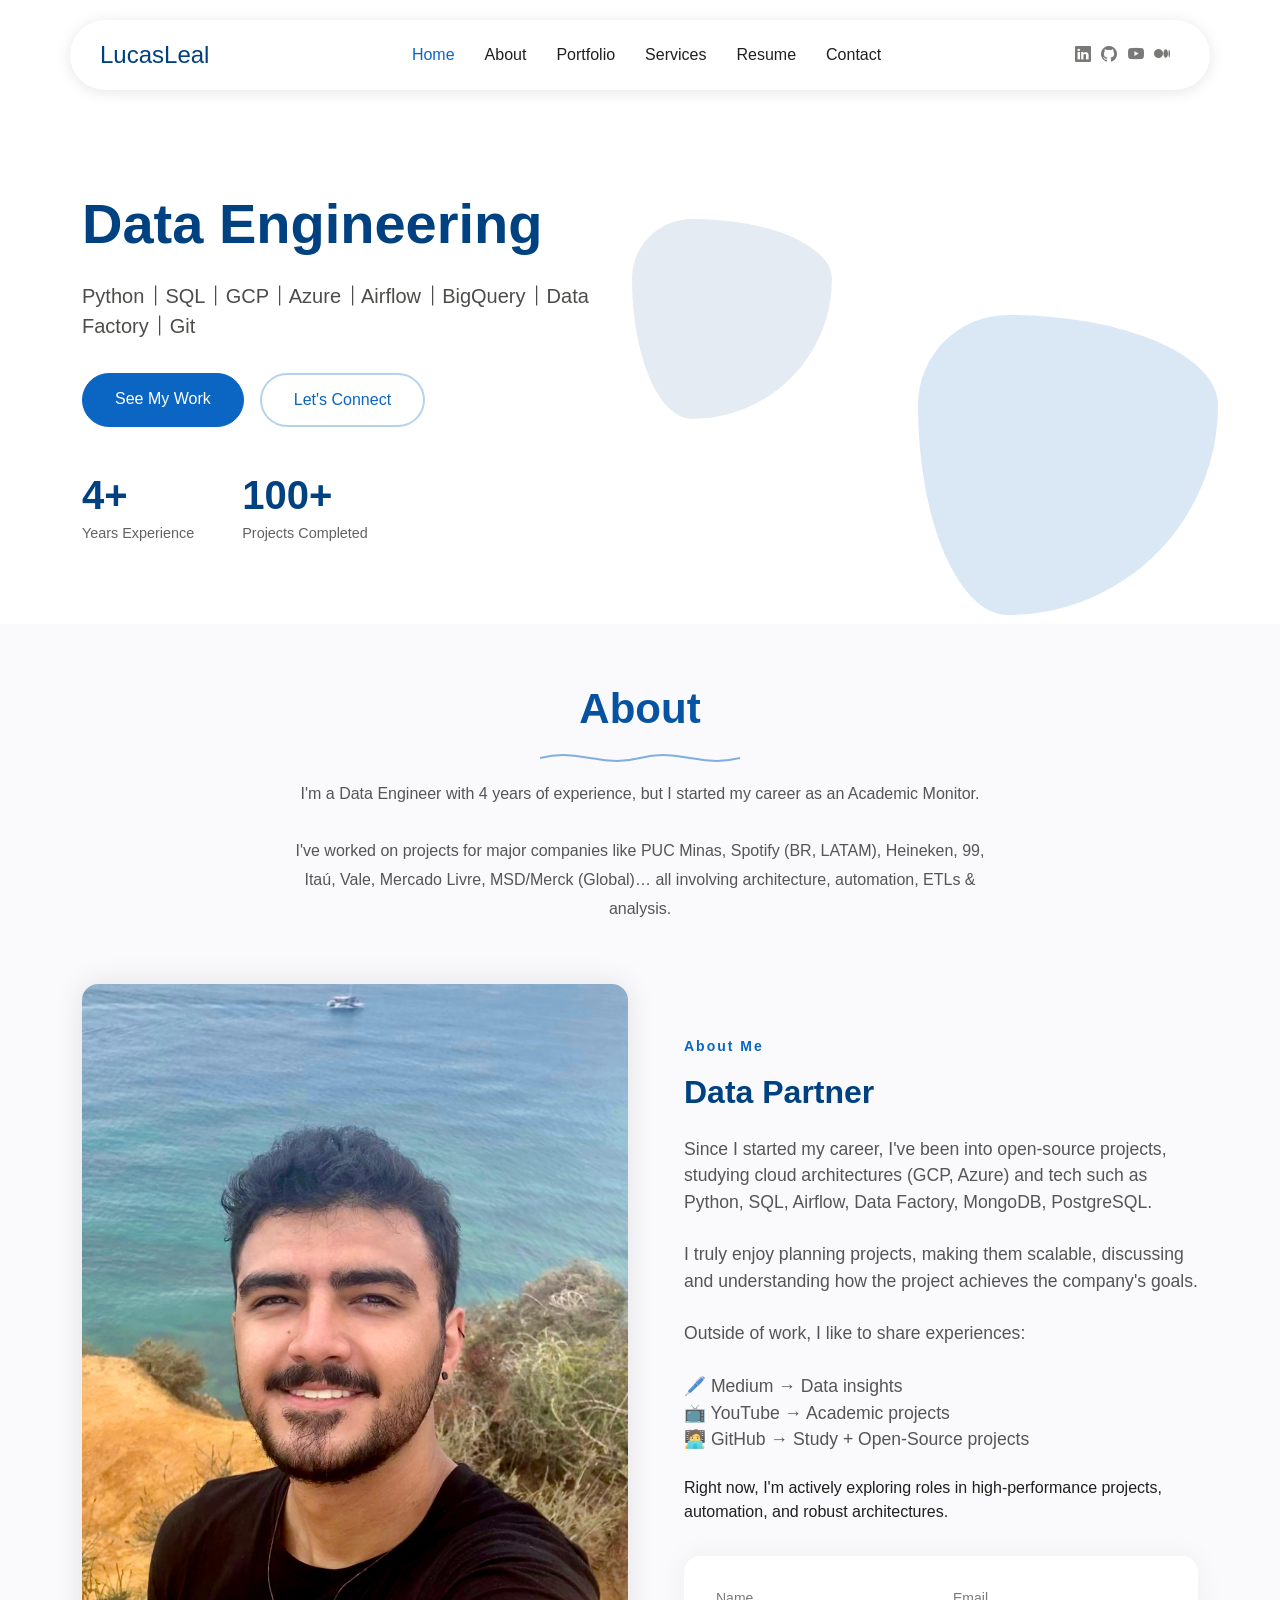
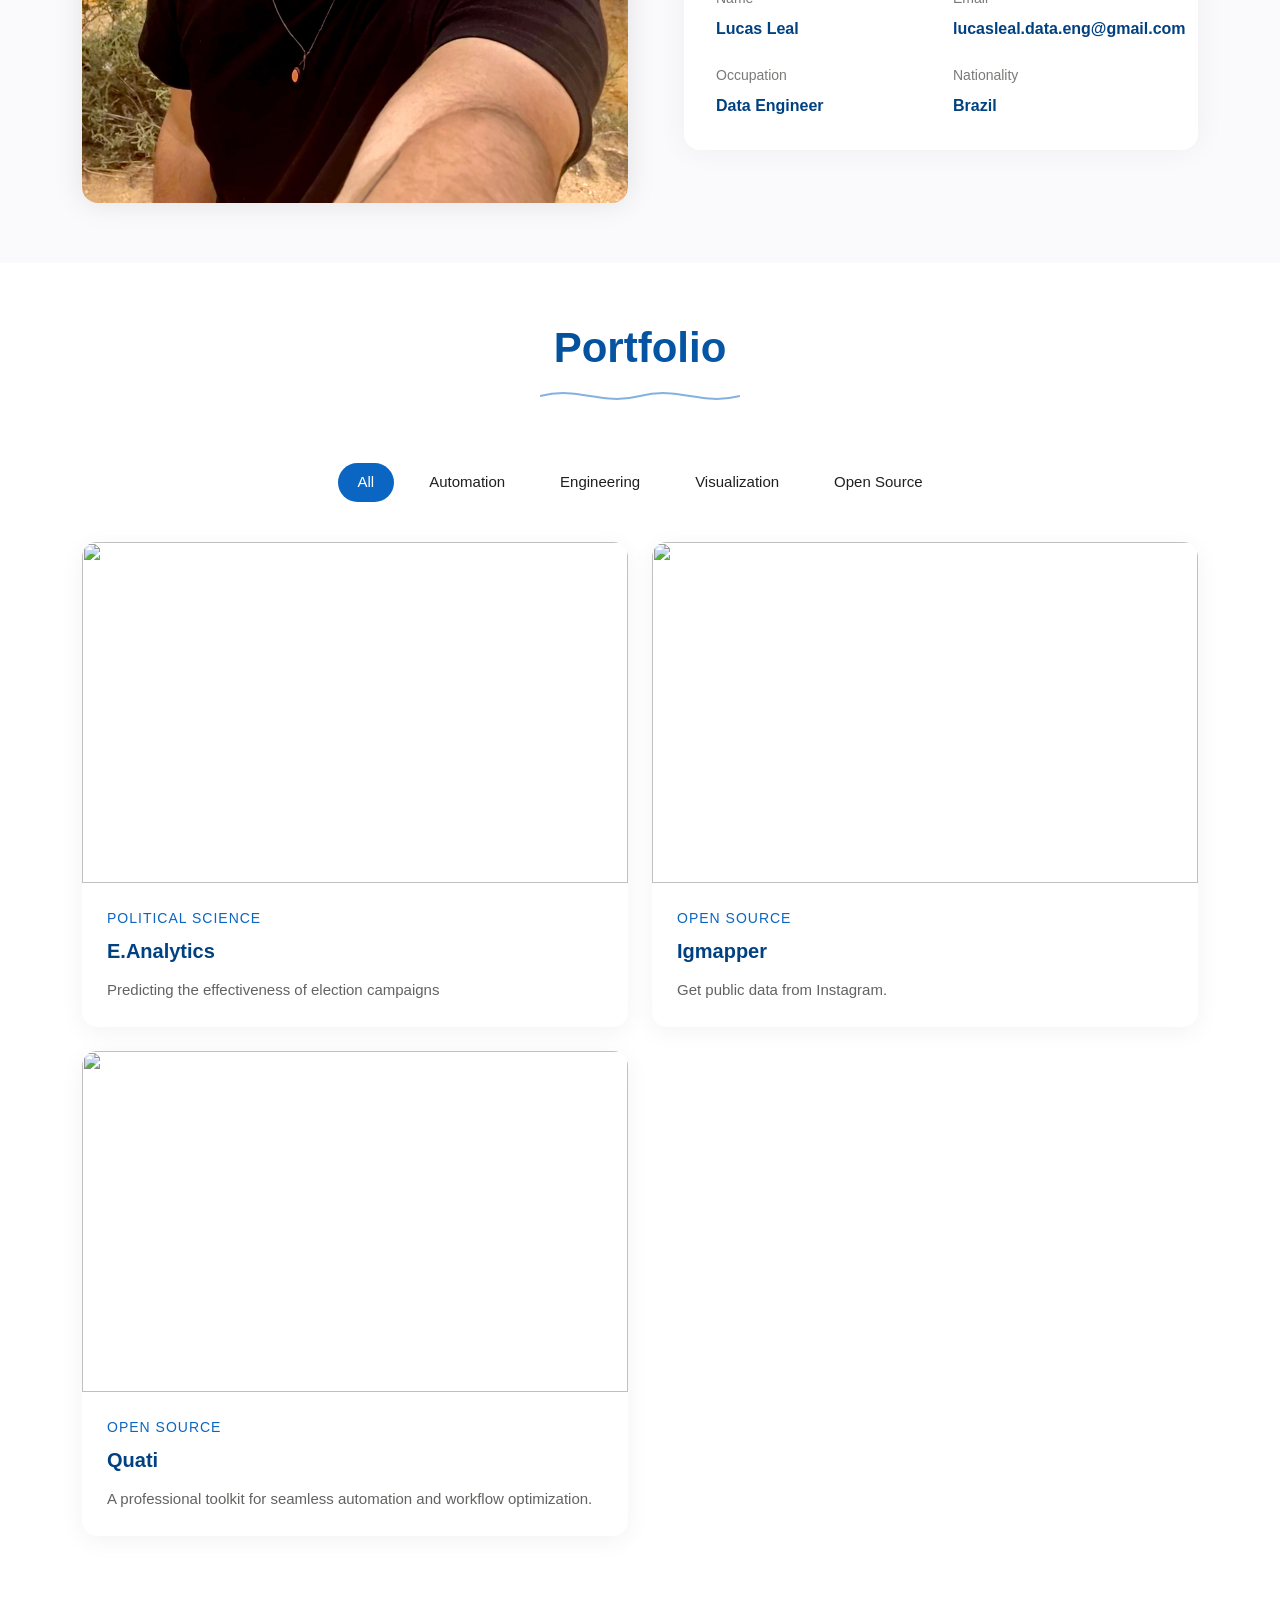
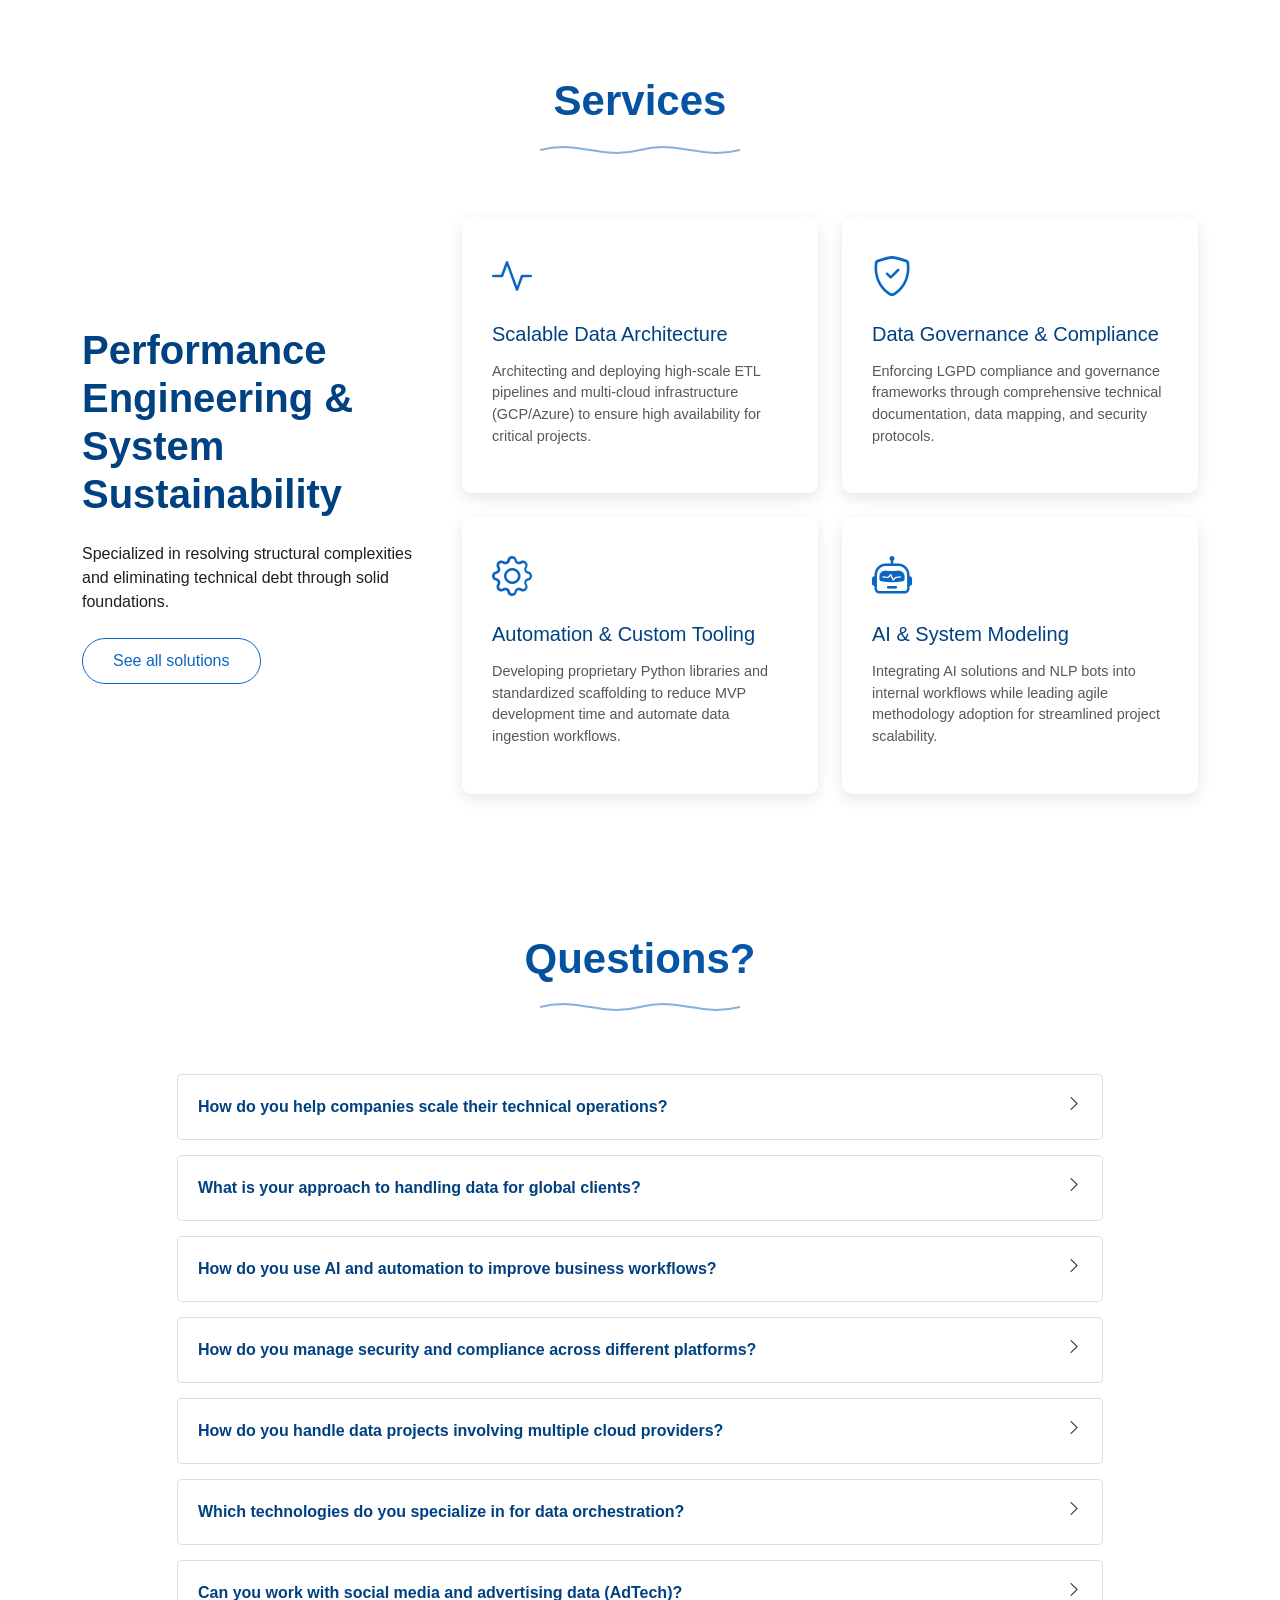
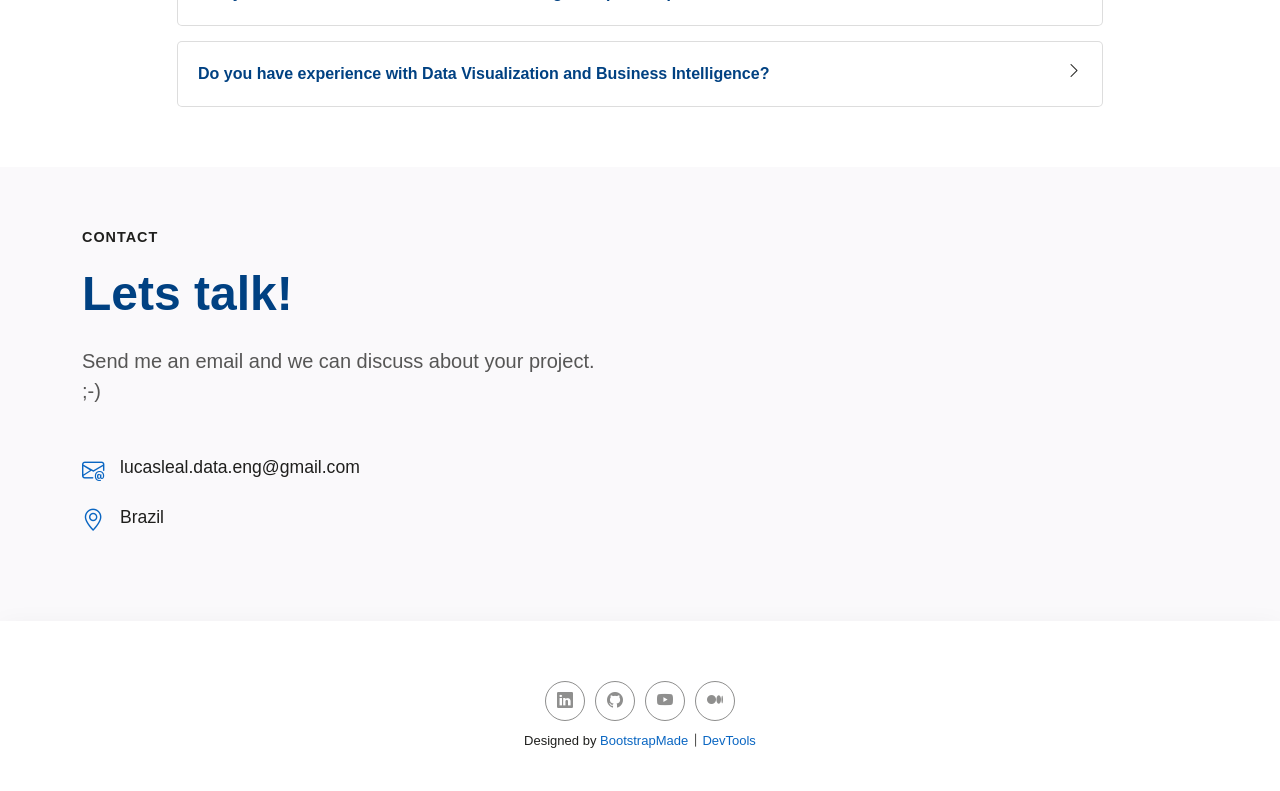
==== commit 95acfbee: "att" ====
--- a/index.html
+++ b/index.html
@@ -9,8 +9,8 @@
   <meta name="keywords" content="">
 
   <!-- Favicons -->
-  <link href="assets/img/favicon.png" rel="icon">
-  <link href="assets/img/apple-touch-icon.png" rel="apple-touch-icon">
+  <link href="assets/icons/ll_logo_x1080.png" rel="icon">
+  <link href="assets/icons/ll_logo_x1080.png" rel="apple-touch-icon">
 
   <!-- Fonts -->
   <link href="https://fonts.googleapis.com" rel="preconnect">
@@ -46,27 +46,19 @@
         <ul>
           <li><a href="#hero" class="active">Home</a></li>
           <li><a href="#about">About</a></li>
-          <!-- <li><a href="#resume">Resume</a></li> -->
           <li><a href="#portfolio">Portfolio</a></li>
           <li><a href="#services">Services</a></li>
-          <!-- <li class="dropdown"><a href="#"><span>Dropdown</span> <i class="bi bi-chevron-down toggle-dropdown"></i></a>
-            <ul>
-              <li><a href="#">Dropdown 1</a></li>
-              <li class="dropdown"><a href="#"><span>Deep Dropdown</span> <i class="bi bi-chevron-down toggle-dropdown"></i></a>
-                <ul>
-                  <li><a href="#">Deep Dropdown 1</a></li>
-                </ul>
-              </li>
-            </ul>
-          </li> -->
+          <li><a href="resume.html">Resume</a></li>
           <li><a href="#contact">Contact</a></li>
         </ul>
         <i class="mobile-nav-toggle d-xl-none bi bi-list"></i>
       </nav>
 
       <div class="header-social-links">
+        <a href="https://linkedin.com/in/lucasoal" class="linkedin" target="_blank"><i class="bi bi-linkedin"></i></a>
         <a href="https://github.com/lucasoal" class="github" target="_blank"><i class="bi bi-github"></i></a>
-        <a href="https://linkedin.com/in/lucasoal" class="linkedin" target="_blank"><i class="bi bi-linkedin"></i></a>
+        <a href="https://www.youtube.com/@lucas-oal" class="youtube" target="_blank"><i class="bi bi-youtube"></i></a>
+        <a href="https://lucasoal.medium.com/" class="medium" target="_blank"><i class="bi bi-medium"></i></a>
       </div>
 
     </div>
@@ -84,7 +76,7 @@
             <h2>Data Engineering</h2>
             <p class="lead">Python ⏐ SQL ⏐ GCP ⏐ Azure ⏐ Airflow ⏐ BigQuery ⏐ Data Factory ⏐ Git</p>
             <div class="cta-buttons" data-aos="fade-up" data-aos-delay="300">
-              <a href="#portfolio" class="btn btn-primary">View My Work</a>
+              <a href="#portfolio" class="btn btn-primary">See My Work</a>
               <a href="#contact" class="btn btn-outline">Let's Connect</a>
             </div>
             <div class="hero-stats" data-aos="fade-up" data-aos-delay="400">
@@ -539,8 +531,10 @@
 
     <div class="container">
       <div class="social-links d-flex justify-content-center">
+        <a href="https://linkedin.com/in/lucasoal" target="_blank"><i class="bi bi-linkedin"></i></a>
         <a href="https://github.com/lucasoal" target="_blank"><i class="bi bi-github"></i></a>
-        <a href="https://linkedin.com/in/lucasoal" target="_blank"><i class="bi bi-linkedin"></i></a>
+        <a href="https://www.youtube.com/@lucas-oal" target="_blank"><i class="bi bi-youtube"></i></a>
+        <a href="https://lucasoal.medium.com/" target="_blank"><i class="bi bi-medium"></i></a>
       </div>
       <div class="credits">
         <!-- All the links in the footer should remain intact. -->
--- a/assets/css/main.css
+++ b/assets/css/main.css
@@ -21,8 +21,8 @@
 :root { 
   --background-color: #ffffff; /* Background color for the entire website, including individual sections */
   --default-color: #1f1f1d; /* Default color used for the majority of the text content across the entire website */
-  --heading-color: #1b430f; /* Color for headings, subheadings and title throughout the website */
-  --accent-color: #31c20a; /* Accent color that represents your brand on the website. It's used for buttons, links, and other elements that need to stand out */
+  --heading-color: #004182; /* Color for headings, subheadings and title throughout the website */
+  --accent-color: #0A66C2; /* Accent color that represents your brand on the website. It's used for buttons, links, and other elements that need to stand out */
   --surface-color: #ffffff; /* The surface color is used as a background of boxed elements within sections, such as cards, icon boxes, or other elements that require a visual separation from the global background. */
   --contrast-color: #ffffff; /* Contrast color for text, ensuring readability against backgrounds of accent, heading, or default colors. */
 }
@@ -30,11 +30,11 @@
 /* Nav Menu Colors - The following color variables are used specifically for the navigation menu. They are separate from the global colors to allow for more customization options */
 :root {
   --nav-color: #1f1f1d;  /* The default color of the main navmenu links */
-  --nav-hover-color: #31c20a; /* Applied to main navmenu links when they are hovered over or active */
+  --nav-hover-color: #0A66C2; /* Applied to main navmenu links when they are hovered over or active */
   --nav-mobile-background-color: #ffffff; /* Used as the background color for mobile navigation menu */
   --nav-dropdown-background-color: #ffffff; /* Used as the background color for dropdown items that appear when hovering over primary navigation items */
   --nav-dropdown-color: #1f1f1d; /* Used for navigation links of the dropdown items in the navigation menu. */
-  --nav-dropdown-hover-color: #31c20a; /* Similar to --nav-hover-color, this color is applied to dropdown navigation links when they are hovered over. */
+  --nav-dropdown-hover-color: #0A66C2; /* Similar to --nav-hover-color, this color is applied to dropdown navigation links when they are hovered over. */
 }
 
 /* Color Presets - These classes override global colors when applied to any section or element, providing reuse of the sam color scheme. */
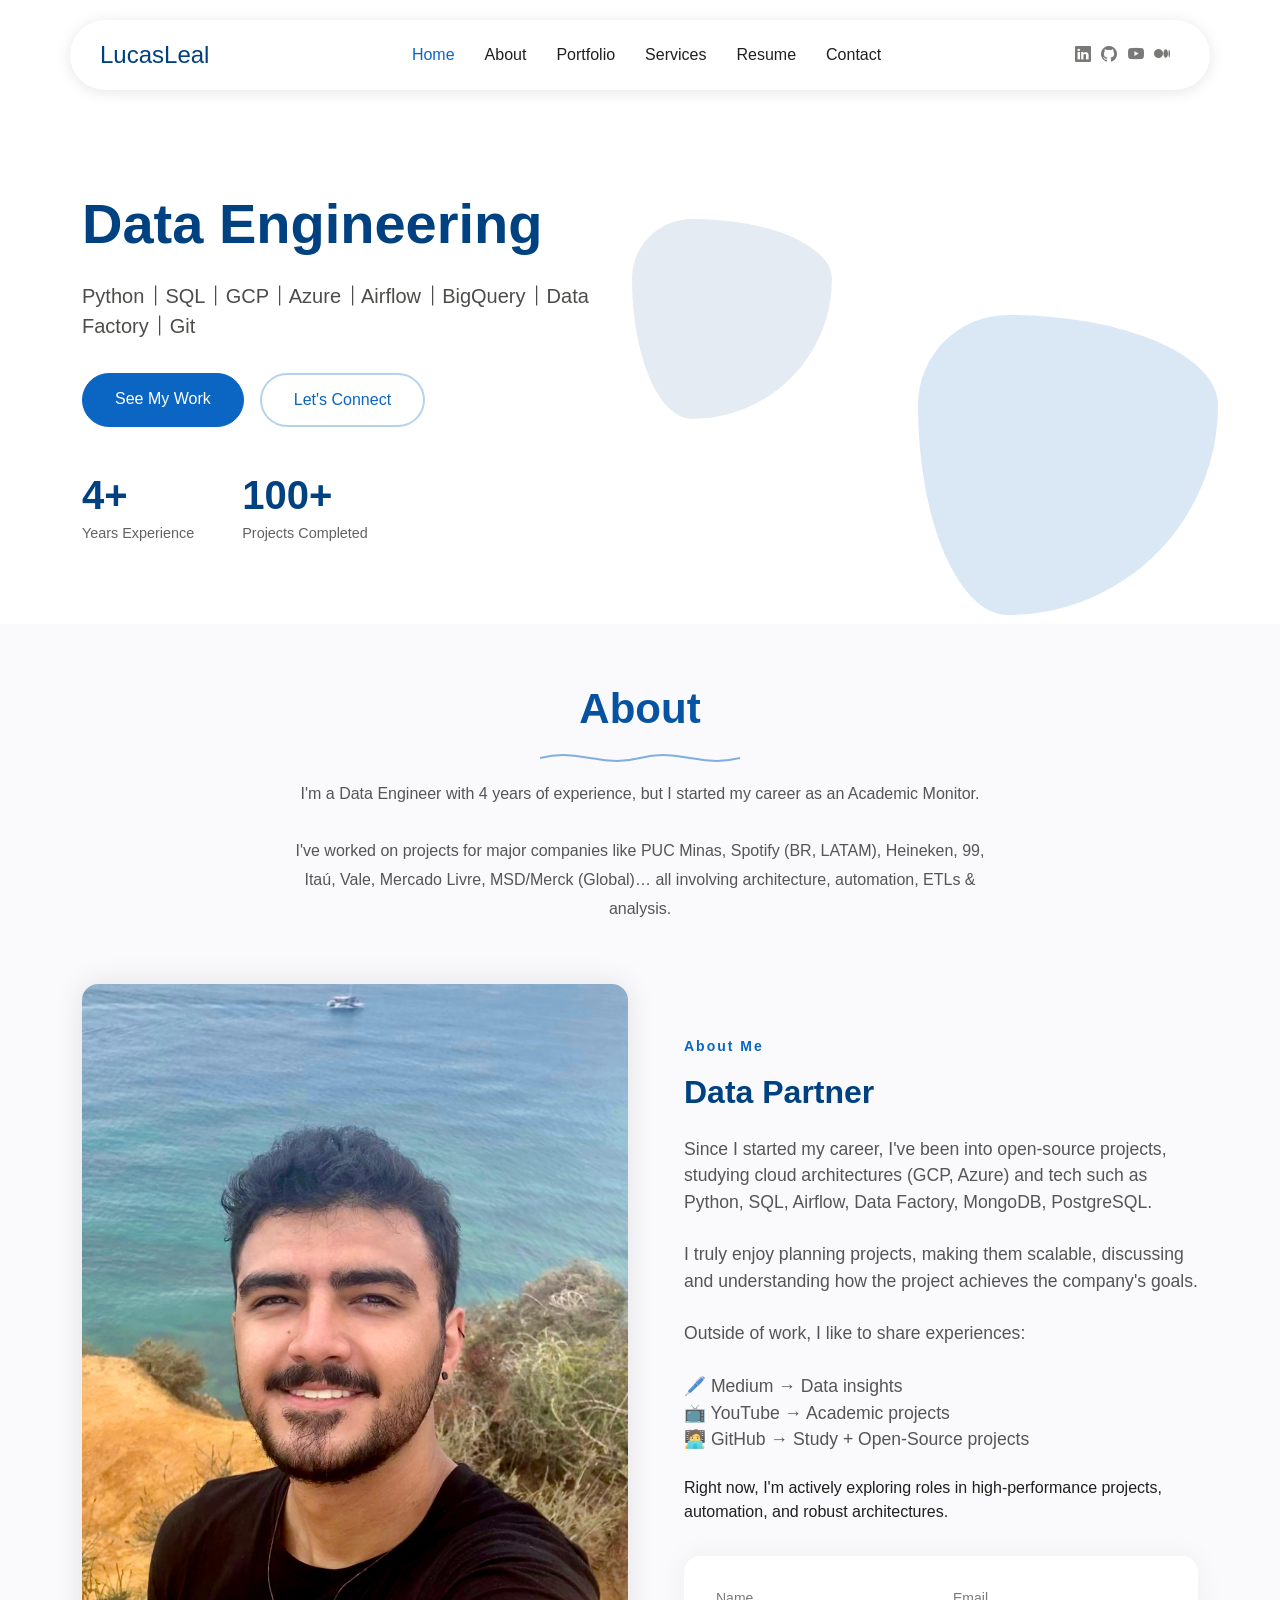
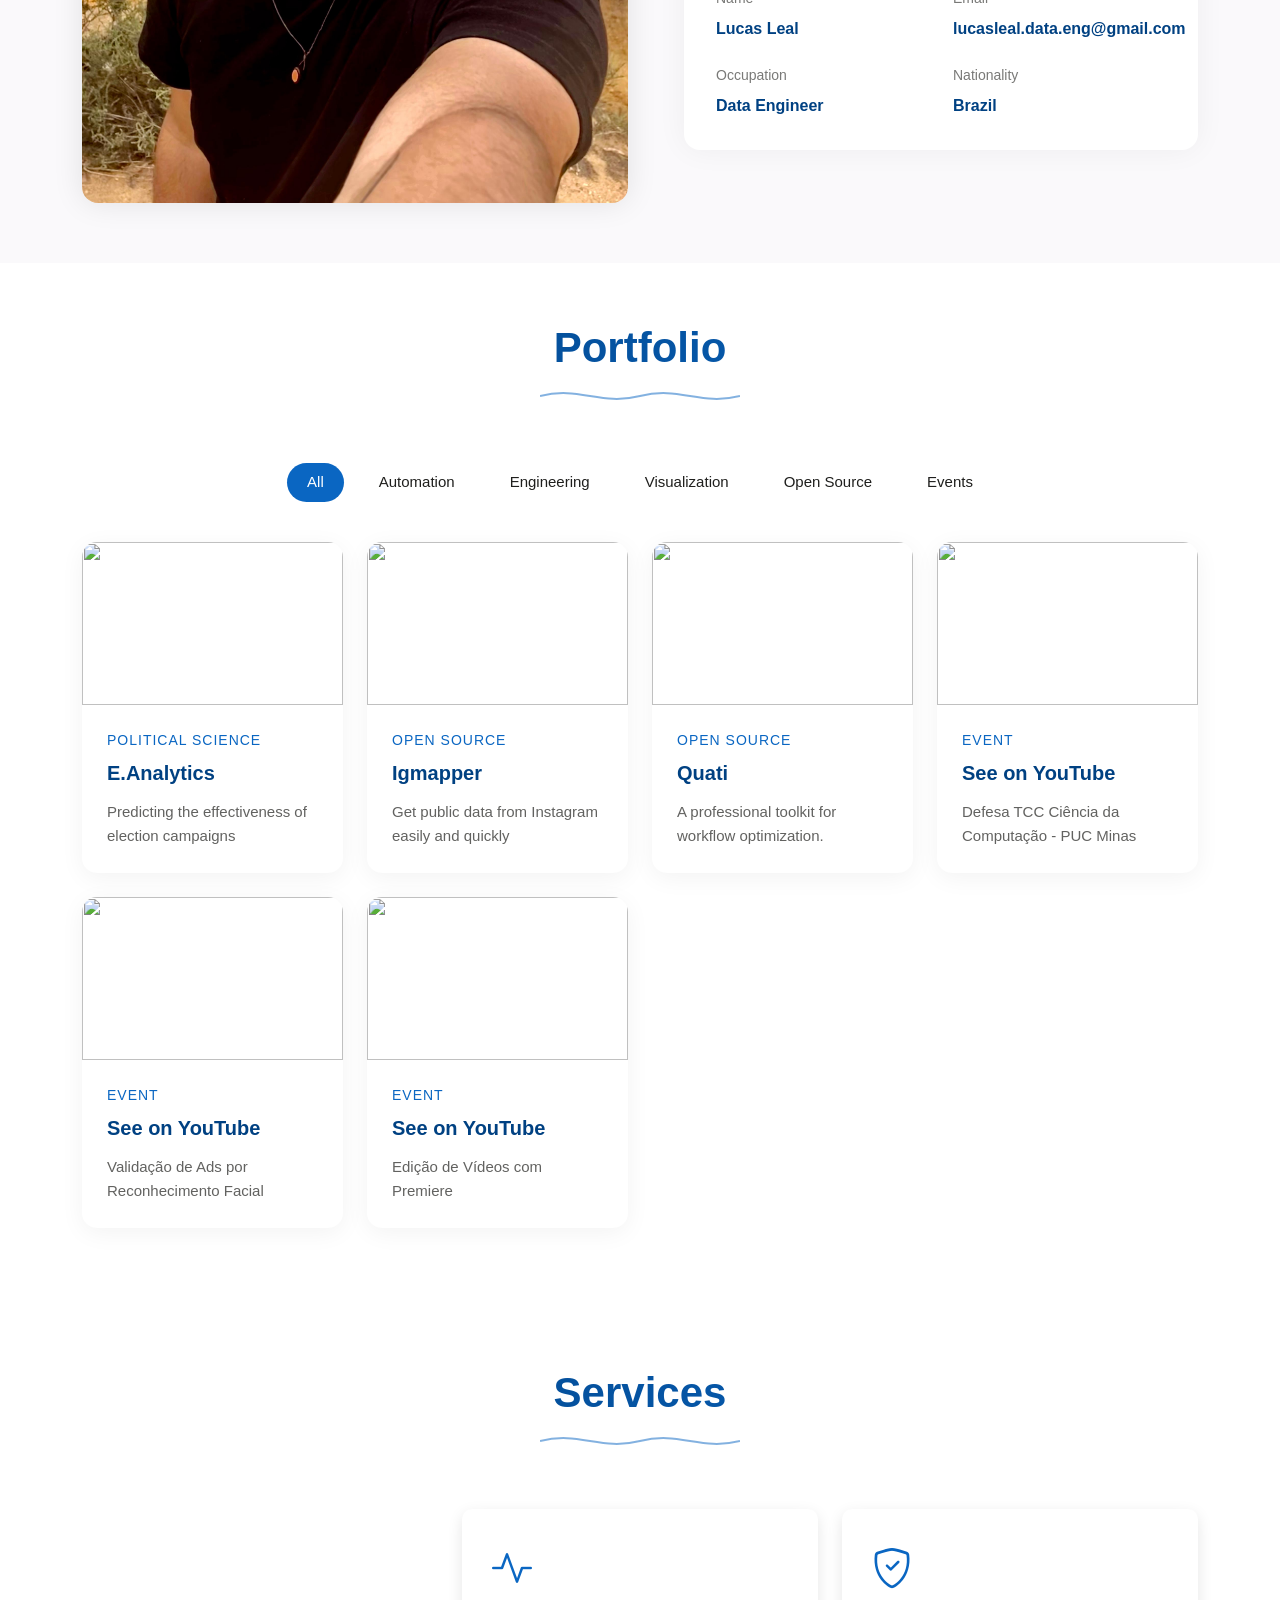
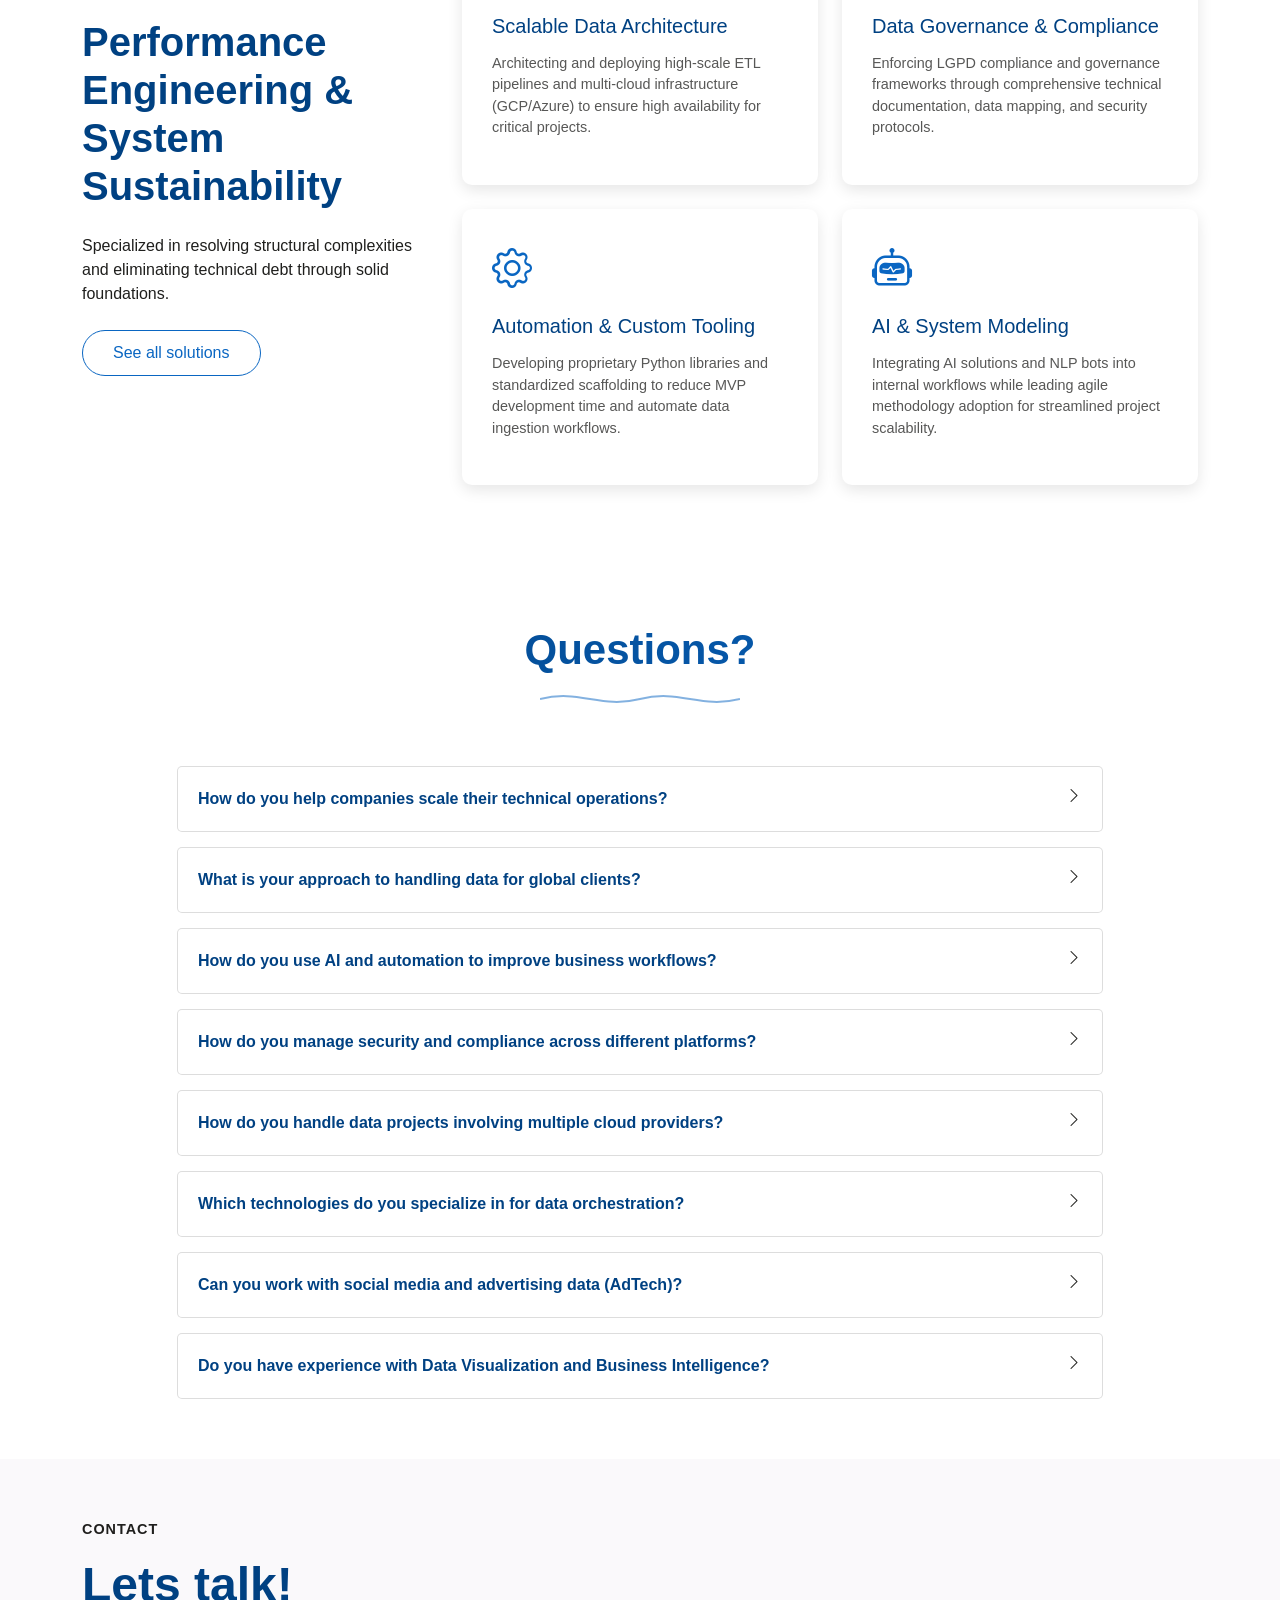
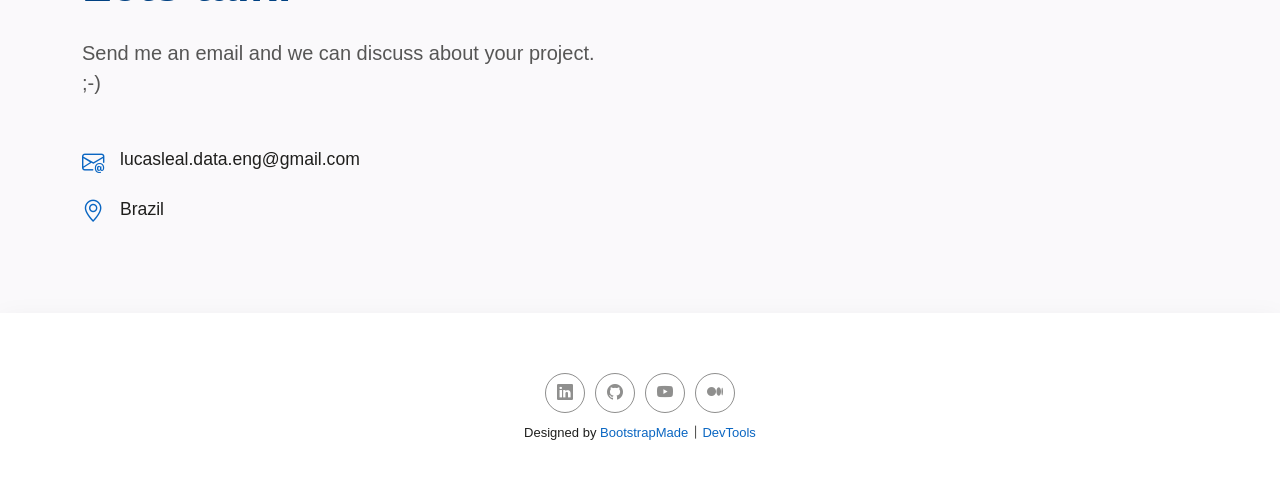
==== commit 5ff707a3: "att" ====
--- a/index.html
+++ b/index.html
@@ -244,12 +244,13 @@
               <li data-filter=".filter-eng">Engineering</li>
               <li data-filter=".filter-viz">Visualization</li>
               <li data-filter=".filter-opensource">Open Source</li>
+              <li data-filter=".filter-events">Events</li>
             </ul>
           </div>
 
           <div class="row g-4 isotope-container" data-aos="fade-up" data-aos-delay="300">
 
-            <div class="col-lg-6 col-md-6 portfolio-item isotope-item filter-eng filter-viz filter-auto">
+            <div class="col-lg-3 col-md-6 portfolio-item isotope-item filter-viz filter-auto">
               <div class="portfolio-card">
                 <div class="portfolio-image">
                   <img src="https://raw.githubusercontent.com/puc-cc-tcc/.github/refs/heads/main/assets/page-1.png"
@@ -271,10 +272,10 @@
               </div>
             </div><!-- End Portfolio Item -->
 
-            <div class="col-lg-6 col-md-6 portfolio-item isotope-item filter-opensource">
+            <div class="col-lg-3 col-md-6 portfolio-item isotope-item filter-opensource">
               <div class="portfolio-card">
                 <div class="portfolio-image">
-                  <img src="https://raw.githubusercontent.com/lucasoal/igmapper/refs/heads/main/assets/igmapper.png"
+                  <img src="https://raw.githubusercontent.com/lucasoal/igmapper/refs/heads/main/assets/print4.jpeg"
                     class="img-fluid" alt="" loading="lazy">
                   <div class="portfolio-overlay">
                     <div class="portfolio-actions">
@@ -288,15 +289,15 @@
                 <div class="portfolio-content">
                   <span class="category">Open Source</span>
                   <h3>Igmapper</h3>
-                  <p>Get public data from Instagram.</p>
+                  <p>Get public data from Instagram easily and quickly</p>
                 </div>
               </div>
             </div><!-- End Portfolio Item -->
 
-            <div class="col-lg-6 col-md-6 portfolio-item isotope-item filter-opensource filter-eng">
+            <div class="col-lg-3 col-md-6 portfolio-item isotope-item filter-opensource filter-eng">
               <div class="portfolio-card">
                 <div class="portfolio-image">
-                  <img src="https://raw.githubusercontent.com/quati-dev/quati/refs/heads/main/assets/quati.png"
+                  <img src="https://raw.githubusercontent.com/quati-dev/quati/refs/heads/main/assets/Q.png"
                     class="img-fluid" alt="" loading="lazy">
                   <div class="portfolio-overlay">
                     <div class="portfolio-actions">
@@ -309,7 +310,62 @@
                 <div class="portfolio-content">
                   <span class="category">Open Source</span>
                   <h3>Quati</h3>
-                  <p>A professional toolkit for seamless automation and workflow optimization.</p>
+                  <p>A professional toolkit for workflow optimization.</p>
+                </div>
+              </div>
+            </div><!-- End Portfolio Item -->
+
+            <div class="col-lg-3 col-md-6 portfolio-item isotope-item filter-events">
+              <div class="portfolio-card">
+                <div class="portfolio-image">
+                  <img src="https://img.youtube.com/vi/UHiqBANw3MU/maxresdefault.jpg" class="img-fluid" alt="" loading="lazy">
+                  <div class="portfolio-overlay">
+                    <div class="portfolio-actions">
+                      <a href="https://www.youtube.com/watch?v=UHiqBANw3MU" target="_blank" class="details-link"><i class="bi bi-arrow-right"></i></a>
+                    </div>
+                  </div>
+                </div>
+                <div class="portfolio-content">
+                  <span class="category">Event</span>
+                  <h3>See on YouTube</h3>
+                  <p>Defesa TCC Ciência da Computação - PUC Minas</p>
+                </div>
+              </div>
+            </div><!-- End Portfolio Item -->
+
+            <div class="col-lg-3 col-md-6 portfolio-item isotope-item filter-events">
+              <div class="portfolio-card">
+                <div class="portfolio-image">
+                  <img src="https://img.youtube.com/vi/E7MuDGmdPfQ/maxresdefault.jpg" class="img-fluid" alt="" loading="lazy">
+                  <div class="portfolio-overlay">
+                    <div class="portfolio-actions">
+                      <a href="https://www.youtube.com/watch?v=E7MuDGmdPfQ" target="_blank" class="details-link"><i class="bi bi-arrow-right"></i></a>
+                    </div>
+                  </div>
+                </div>
+                <div class="portfolio-content">
+                  <span class="category">Event</span>
+                  <h3>See on YouTube</h3>
+                  <p>Validação de Ads por Reconhecimento Facial</p>
+                </div>
+              </div>
+            </div><!-- End Portfolio Item -->
+
+
+            <div class="col-lg-3 col-md-6 portfolio-item isotope-item filter-events">
+              <div class="portfolio-card">
+                <div class="portfolio-image">
+                  <img src="https://img.youtube.com/vi/ZxhF2IJcoic/maxresdefault.jpg" class="img-fluid" alt="" loading="lazy">
+                  <div class="portfolio-overlay">
+                    <div class="portfolio-actions">
+                      <a href="https://www.youtube.com/watch?v=ZxhF2IJcoic" target="_blank" class="details-link"><i class="bi bi-arrow-right"></i></a>
+                    </div>
+                  </div>
+                </div>
+                <div class="portfolio-content">
+                  <span class="category">Event</span>
+                  <h3>See on YouTube</h3>
+                  <p>Edição de Vídeos com Premiere</p>
                 </div>
               </div>
             </div><!-- End Portfolio Item -->
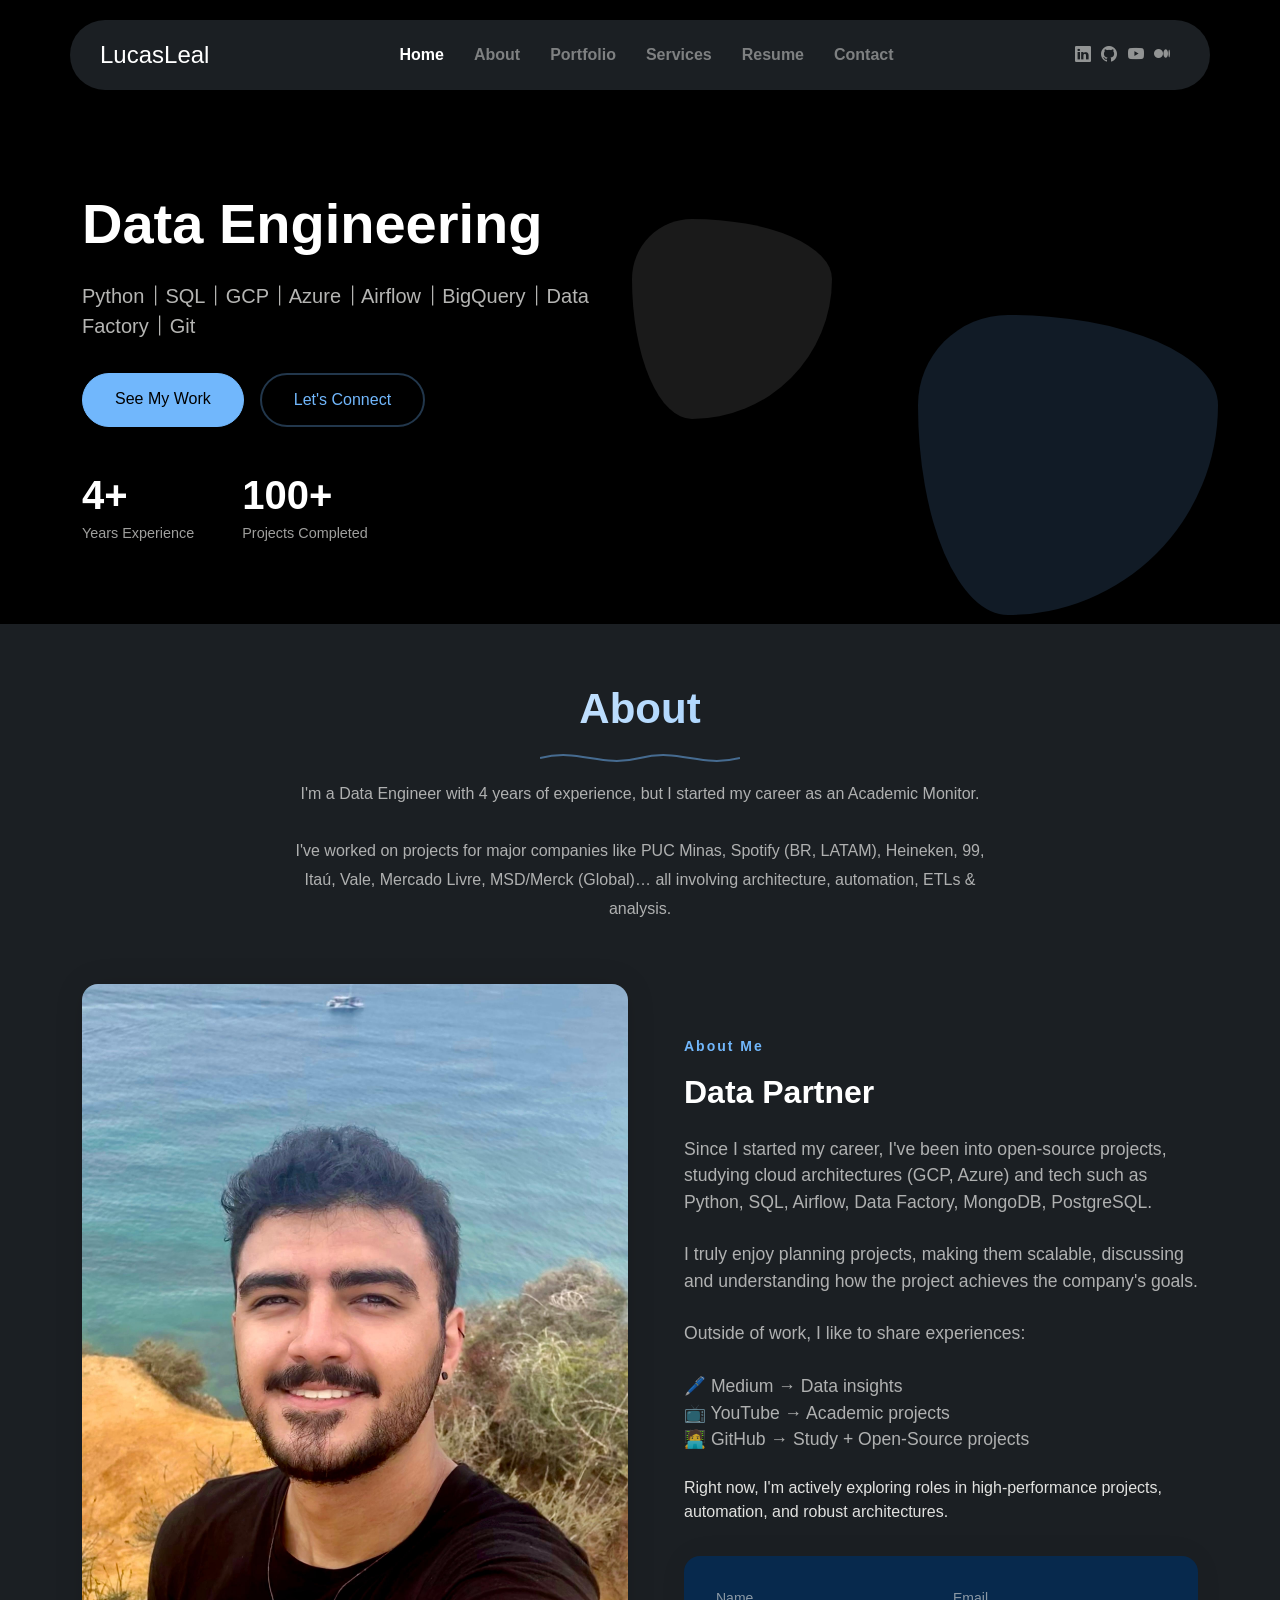
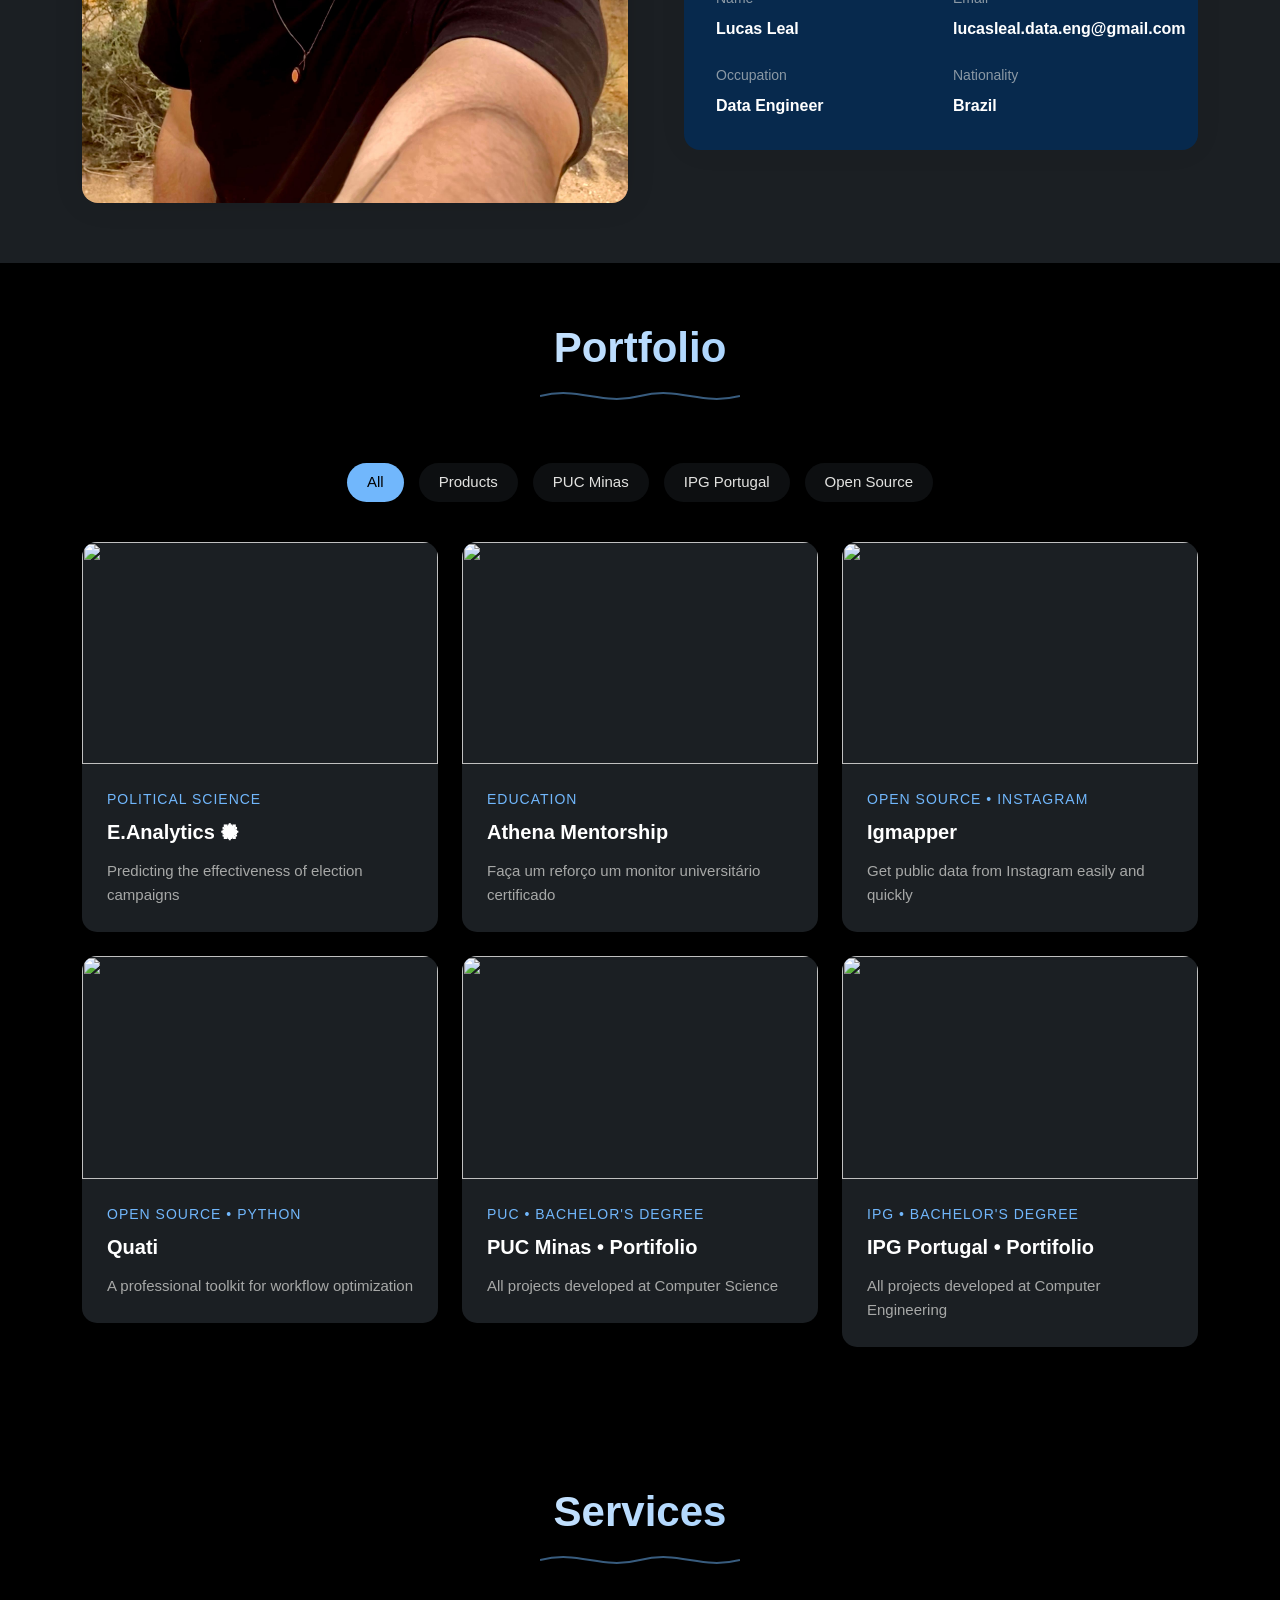
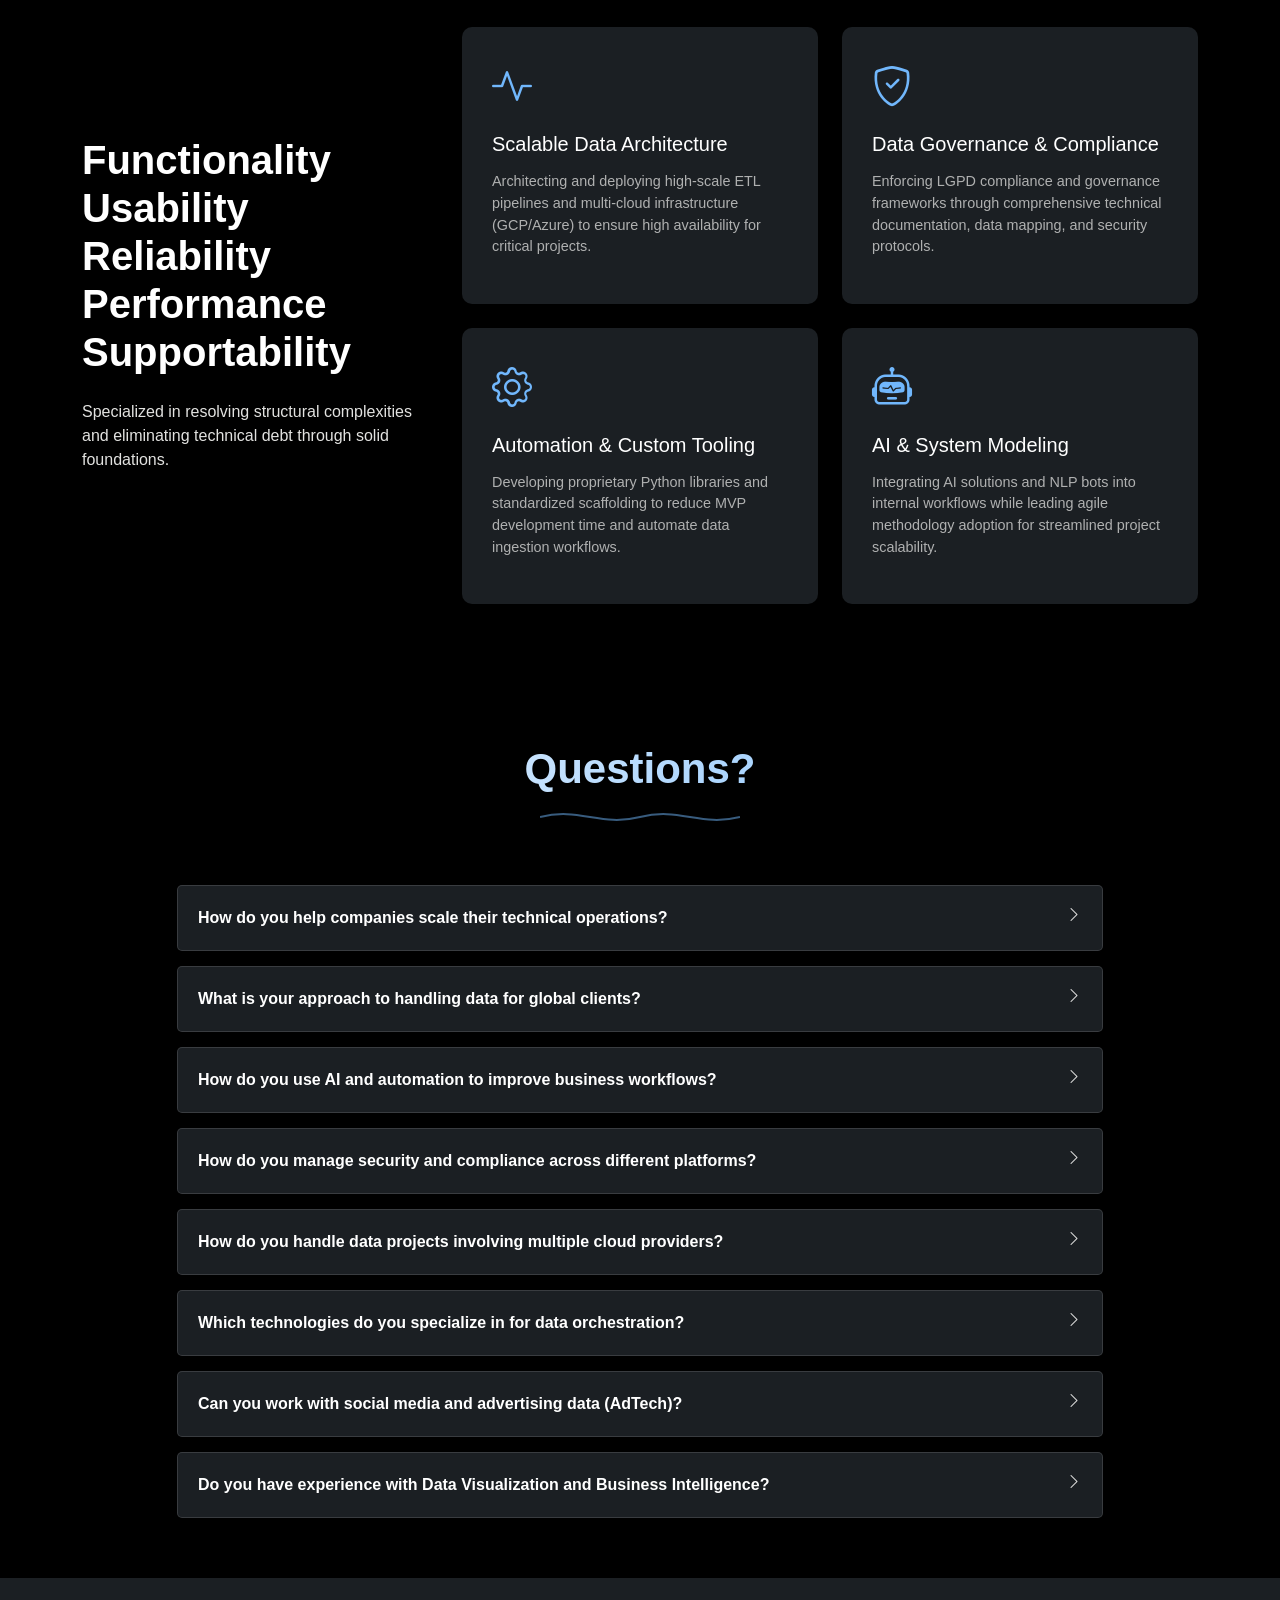
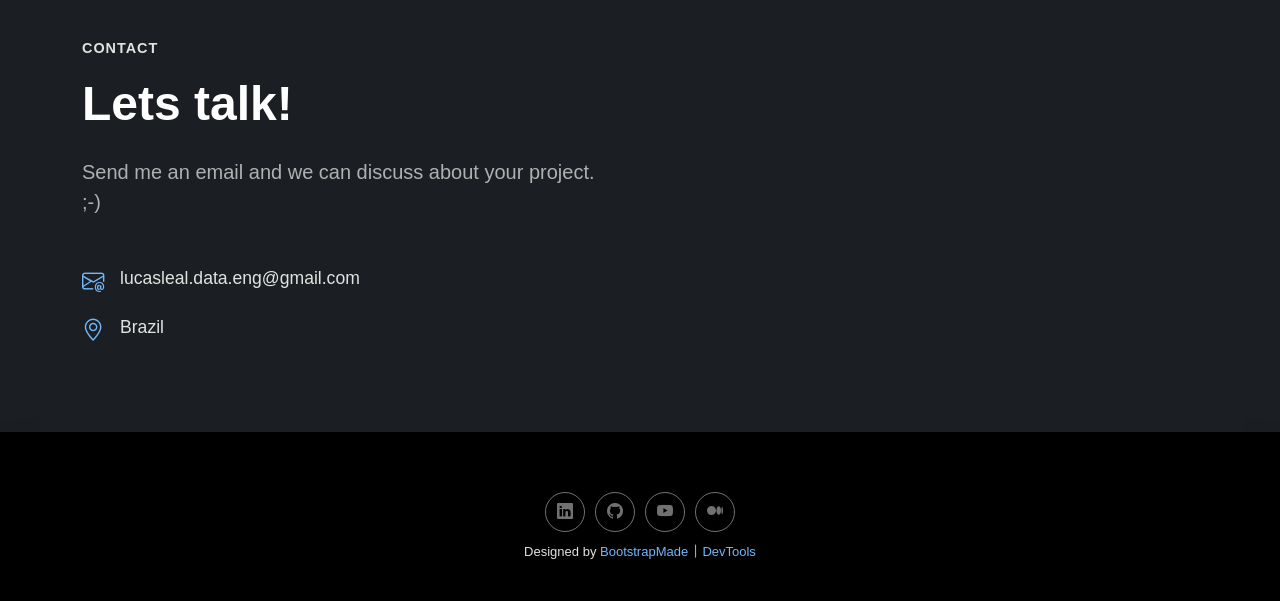
==== commit c2d463fe: "att" ====
--- a/index.html
+++ b/index.html
@@ -240,17 +240,16 @@
           <div class="portfolio-filters-container" data-aos="fade-up" data-aos-delay="200">
             <ul class="portfolio-filters isotope-filters">
               <li data-filter="*" class="filter-active">All</li>
-              <li data-filter=".filter-auto">Automation</li>
-              <li data-filter=".filter-eng">Engineering</li>
-              <li data-filter=".filter-viz">Visualization</li>
+              <li data-filter=".filter-prod">Products</li>
+              <li data-filter=".filter-puc">PUC Minas</li>
+              <li data-filter=".filter-ipg">IPG Portugal</li>
               <li data-filter=".filter-opensource">Open Source</li>
-              <li data-filter=".filter-events">Events</li>
             </ul>
           </div>
 
           <div class="row g-4 isotope-container" data-aos="fade-up" data-aos-delay="300">
 
-            <div class="col-lg-3 col-md-6 portfolio-item isotope-item filter-viz filter-auto">
+            <div class="col-lg-4 col-md-6 portfolio-item isotope-item filter-prod">
               <div class="portfolio-card">
                 <div class="portfolio-image">
                   <img src="https://raw.githubusercontent.com/puc-cc-tcc/.github/refs/heads/main/assets/page-1.png"
@@ -266,13 +265,35 @@
                 </div>
                 <div class="portfolio-content">
                   <span class="category">Political Science</span>
-                  <h3>E.Analytics</h3>
+                  <h3>E.Analytics 🟓</h3>
                   <p>Predicting the effectiveness of election campaigns</p>
                 </div>
               </div>
             </div><!-- End Portfolio Item -->
 
-            <div class="col-lg-3 col-md-6 portfolio-item isotope-item filter-opensource">
+            <div class="col-lg-4 col-md-6 portfolio-item isotope-item filter-prod">
+              <div class="portfolio-card">
+                <div class="portfolio-image">
+                  <img src="https://raw.githubusercontent.com/tai-II-plataforma-educacional/.github/main/profile/src/AthenaBanner.png"
+                    class="img-fluid" alt="" loading="lazy">
+                  <div class="portfolio-overlay">
+                    <div class="portfolio-actions">
+                      <!-- <a href="..." class="glightbox preview-link" data-gallery="portfolio-gallery-graphics"><i class="bi bi-eye"></i></a> -->
+                      <a href="https://github.com/athena-mentorship" target="_blank" class="details-link">
+                        <i class="bi bi-arrow-right"></i>
+                      </a>
+                    </div>
+                  </div>
+                </div>
+                <div class="portfolio-content">
+                  <span class="category">Education</span>
+                  <h3>Athena Mentorship</h3>
+                  <p>Faça um reforço um monitor universitário certificado</p>
+                </div>
+              </div>
+            </div><!-- End Portfolio Item -->
+
+            <div class="col-lg-4 col-md-6 portfolio-item isotope-item filter-opensource">
               <div class="portfolio-card">
                 <div class="portfolio-image">
                   <img src="https://raw.githubusercontent.com/lucasoal/igmapper/refs/heads/main/assets/print4.jpeg"
@@ -287,17 +308,17 @@
                   </div>
                 </div>
                 <div class="portfolio-content">
-                  <span class="category">Open Source</span>
+                  <span class="category">Open Source • Instagram</span>
                   <h3>Igmapper</h3>
                   <p>Get public data from Instagram easily and quickly</p>
                 </div>
               </div>
             </div><!-- End Portfolio Item -->
 
-            <div class="col-lg-3 col-md-6 portfolio-item isotope-item filter-opensource filter-eng">
+            <div class="col-lg-4 col-md-6 portfolio-item isotope-item filter-opensource">
               <div class="portfolio-card">
                 <div class="portfolio-image">
-                  <img src="https://raw.githubusercontent.com/quati-dev/quati/refs/heads/main/assets/Q.png"
+                  <img src="https://raw.githubusercontent.com/quati-dev/quati/refs/heads/main/assets/print1.png"
                     class="img-fluid" alt="" loading="lazy">
                   <div class="portfolio-overlay">
                     <div class="portfolio-actions">
@@ -308,64 +329,51 @@
                   </div>
                 </div>
                 <div class="portfolio-content">
-                  <span class="category">Open Source</span>
+                  <span class="category">Open Source • Python</span>
                   <h3>Quati</h3>
-                  <p>A professional toolkit for workflow optimization.</p>
+                  <p>A professional toolkit for workflow optimization</p>
                 </div>
               </div>
             </div><!-- End Portfolio Item -->
 
-            <div class="col-lg-3 col-md-6 portfolio-item isotope-item filter-events">
+            <div class="col-lg-4 col-md-6 portfolio-item isotope-item filter-puc">
               <div class="portfolio-card">
                 <div class="portfolio-image">
-                  <img src="https://img.youtube.com/vi/UHiqBANw3MU/maxresdefault.jpg" class="img-fluid" alt="" loading="lazy">
+                  <img src="https://avatars.githubusercontent.com/u/227693209"
+                    class="img-fluid" alt="" loading="lazy">
                   <div class="portfolio-overlay">
                     <div class="portfolio-actions">
-                      <a href="https://www.youtube.com/watch?v=UHiqBANw3MU" target="_blank" class="details-link"><i class="bi bi-arrow-right"></i></a>
+                      <!-- <a href="..." class="glightbox preview-link" data-gallery="portfolio-gallery-graphics"><i class="bi bi-eye"></i></a> -->
+                      <a href="https://github.com/lucas-puc-pc-cc" target="_blank" class="details-link">
+                        <i class="bi bi-arrow-right"></i></a>
                     </div>
                   </div>
                 </div>
                 <div class="portfolio-content">
-                  <span class="category">Event</span>
-                  <h3>See on YouTube</h3>
-                  <p>Defesa TCC Ciência da Computação - PUC Minas</p>
+                  <span class="category">PUC • BACHELOR'S DEGREE</span>
+                  <h3>PUC Minas • Portifolio</h3>
+                  <p>All projects developed at Computer Science</p>
                 </div>
               </div>
             </div><!-- End Portfolio Item -->
 
-            <div class="col-lg-3 col-md-6 portfolio-item isotope-item filter-events">
+            <div class="col-lg-4 col-md-6 portfolio-item isotope-item filter-ipg">
               <div class="portfolio-card">
                 <div class="portfolio-image">
-                  <img src="https://img.youtube.com/vi/E7MuDGmdPfQ/maxresdefault.jpg" class="img-fluid" alt="" loading="lazy">
+                  <img src="https://avatars.githubusercontent.com/u/227808068"
+                    class="img-fluid" alt="" loading="lazy">
                   <div class="portfolio-overlay">
                     <div class="portfolio-actions">
-                      <a href="https://www.youtube.com/watch?v=E7MuDGmdPfQ" target="_blank" class="details-link"><i class="bi bi-arrow-right"></i></a>
+                      <!-- <a href="..." class="glightbox preview-link" data-gallery="portfolio-gallery-graphics"><i class="bi bi-eye"></i></a> -->
+                      <a href="https://github.com/lucas-ipg-ei" target="_blank" class="details-link">
+                        <i class="bi bi-arrow-right"></i></a>
                     </div>
                   </div>
                 </div>
                 <div class="portfolio-content">
-                  <span class="category">Event</span>
-                  <h3>See on YouTube</h3>
-                  <p>Validação de Ads por Reconhecimento Facial</p>
-                </div>
-              </div>
-            </div><!-- End Portfolio Item -->
-
-
-            <div class="col-lg-3 col-md-6 portfolio-item isotope-item filter-events">
-              <div class="portfolio-card">
-                <div class="portfolio-image">
-                  <img src="https://img.youtube.com/vi/ZxhF2IJcoic/maxresdefault.jpg" class="img-fluid" alt="" loading="lazy">
-                  <div class="portfolio-overlay">
-                    <div class="portfolio-actions">
-                      <a href="https://www.youtube.com/watch?v=ZxhF2IJcoic" target="_blank" class="details-link"><i class="bi bi-arrow-right"></i></a>
-                    </div>
-                  </div>
-                </div>
-                <div class="portfolio-content">
-                  <span class="category">Event</span>
-                  <h3>See on YouTube</h3>
-                  <p>Edição de Vídeos com Premiere</p>
+                  <span class="category">IPG • BACHELOR'S DEGREE</span>
+                  <h3>IPG Portugal • Portifolio</h3>
+                  <p>All projects developed at Computer Engineering</p>
                 </div>
               </div>
             </div><!-- End Portfolio Item -->
@@ -393,10 +401,16 @@
 
         <div class="row align-items-center">
           <div class="col-lg-4 mb-5 mb-lg-0">
-            <h2 class="fw-bold mb-4 servies-title">Performance Engineering & System Sustainability</h2>
+            <h2 class="fw-bold mb-4 servies-title">
+              Functionality <br>
+              Usability <br>
+              Reliability <br>
+              Performance <br>
+              Supportability
+            </h2>
             <p class="mb-4">Specialized in resolving structural complexities and eliminating technical debt through
               solid foundations.</p>
-            <a href="#" class="btn btn-outline-primary">See all solutions</a>
+            <!-- <a href="#" class="btn btn-outline-primary">See all solutions</a> -->
           </div>
           <div class="col-lg-8">
             <div class="row g-4">
--- a/assets/css/main.css
+++ b/assets/css/main.css
@@ -19,18 +19,18 @@
 
 /* Global Colors - The following color variables are used throughout the website. Updating them here will change the color scheme of the entire website */
 :root { 
-  --background-color: #ffffff; /* Background color for the entire website, including individual sections */
-  --default-color: #1f1f1d; /* Default color used for the majority of the text content across the entire website */
-  --heading-color: #004182; /* Color for headings, subheadings and title throughout the website */
-  --accent-color: #0A66C2; /* Accent color that represents your brand on the website. It's used for buttons, links, and other elements that need to stand out */
-  --surface-color: #ffffff; /* The surface color is used as a background of boxed elements within sections, such as cards, icon boxes, or other elements that require a visual separation from the global background. */
-  --contrast-color: #ffffff; /* Contrast color for text, ensuring readability against backgrounds of accent, heading, or default colors. */
+  --background-color: #000000; /* Background color for the entire website, including individual sections */
+  --default-color: #e2e2e0; /* Default color used for the majority of the text content across the entire website */
+  --heading-color: #ffffff; /* Color for headings, subheadings and title throughout the website */
+  --accent-color: #71B7FC; /* Accent color that represents your brand on the website. It's used for buttons, links, and other elements that need to stand out */
+  --surface-color: #1B1F23; /* The surface color is used as a background of boxed elements within sections, such as cards, icon boxes, or other elements that require a visual separation from the global background. */
+  --contrast-color: #000000; /* Contrast color for text, ensuring readability against backgrounds of accent, heading, or default colors. */
 }
 
 /* Nav Menu Colors - The following color variables are used specifically for the navigation menu. They are separate from the global colors to allow for more customization options */
 :root {
-  --nav-color: #1f1f1d;  /* The default color of the main navmenu links */
-  --nav-hover-color: #0A66C2; /* Applied to main navmenu links when they are hovered over or active */
+  --nav-color: #e2e2e07f;  /* The default color of the main navmenu links */
+  --nav-hover-color: #ffffff; /* Applied to main navmenu links when they are hovered over or active */
   --nav-mobile-background-color: #ffffff; /* Used as the background color for mobile navigation menu */
   --nav-dropdown-background-color: #ffffff; /* Used as the background color for dropdown items that appear when hovering over primary navigation items */
   --nav-dropdown-color: #1f1f1d; /* Used for navigation links of the dropdown items in the navigation menu. */
@@ -40,8 +40,8 @@
 /* Color Presets - These classes override global colors when applied to any section or element, providing reuse of the sam color scheme. */
 
 .light-background {
-  --background-color: #faf9fb;
-  --surface-color: #ffffff;
+  --background-color: #1B1F23;
+  --surface-color: #07294D;
 }
 
 .dark-background {
@@ -245,7 +245,7 @@
     padding: 18px 15px;
     font-size: 16px;
     font-family: var(--nav-font);
-    font-weight: 400;
+    font-weight: bold;
     display: flex;
     align-items: center;
     justify-content: space-between;
@@ -1099,7 +1099,7 @@
 }
 
 .resume .resume-wrapper .timeline .timeline-item .timeline-right ul li {
-  padding-bottom: 12px;
+  padding-bottom: 0px;
 }
 
 @media (max-width: 992px) {
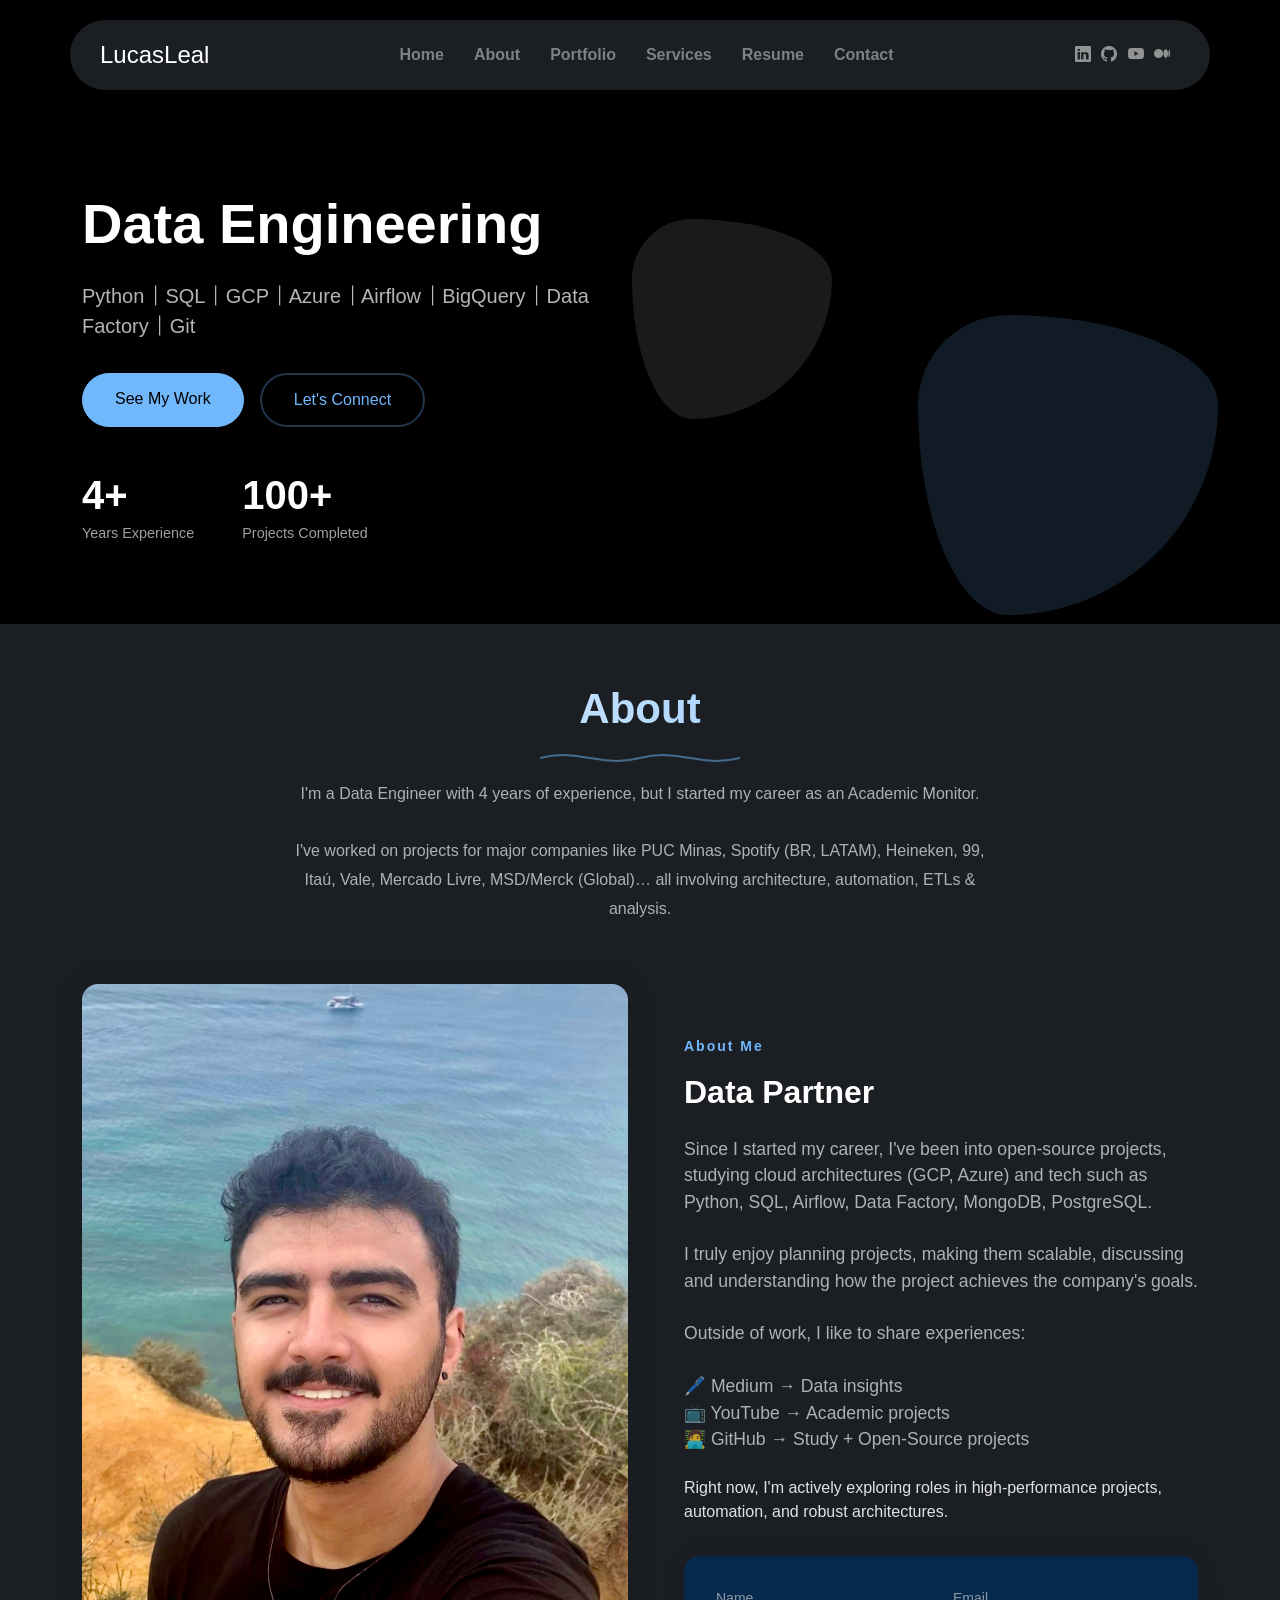
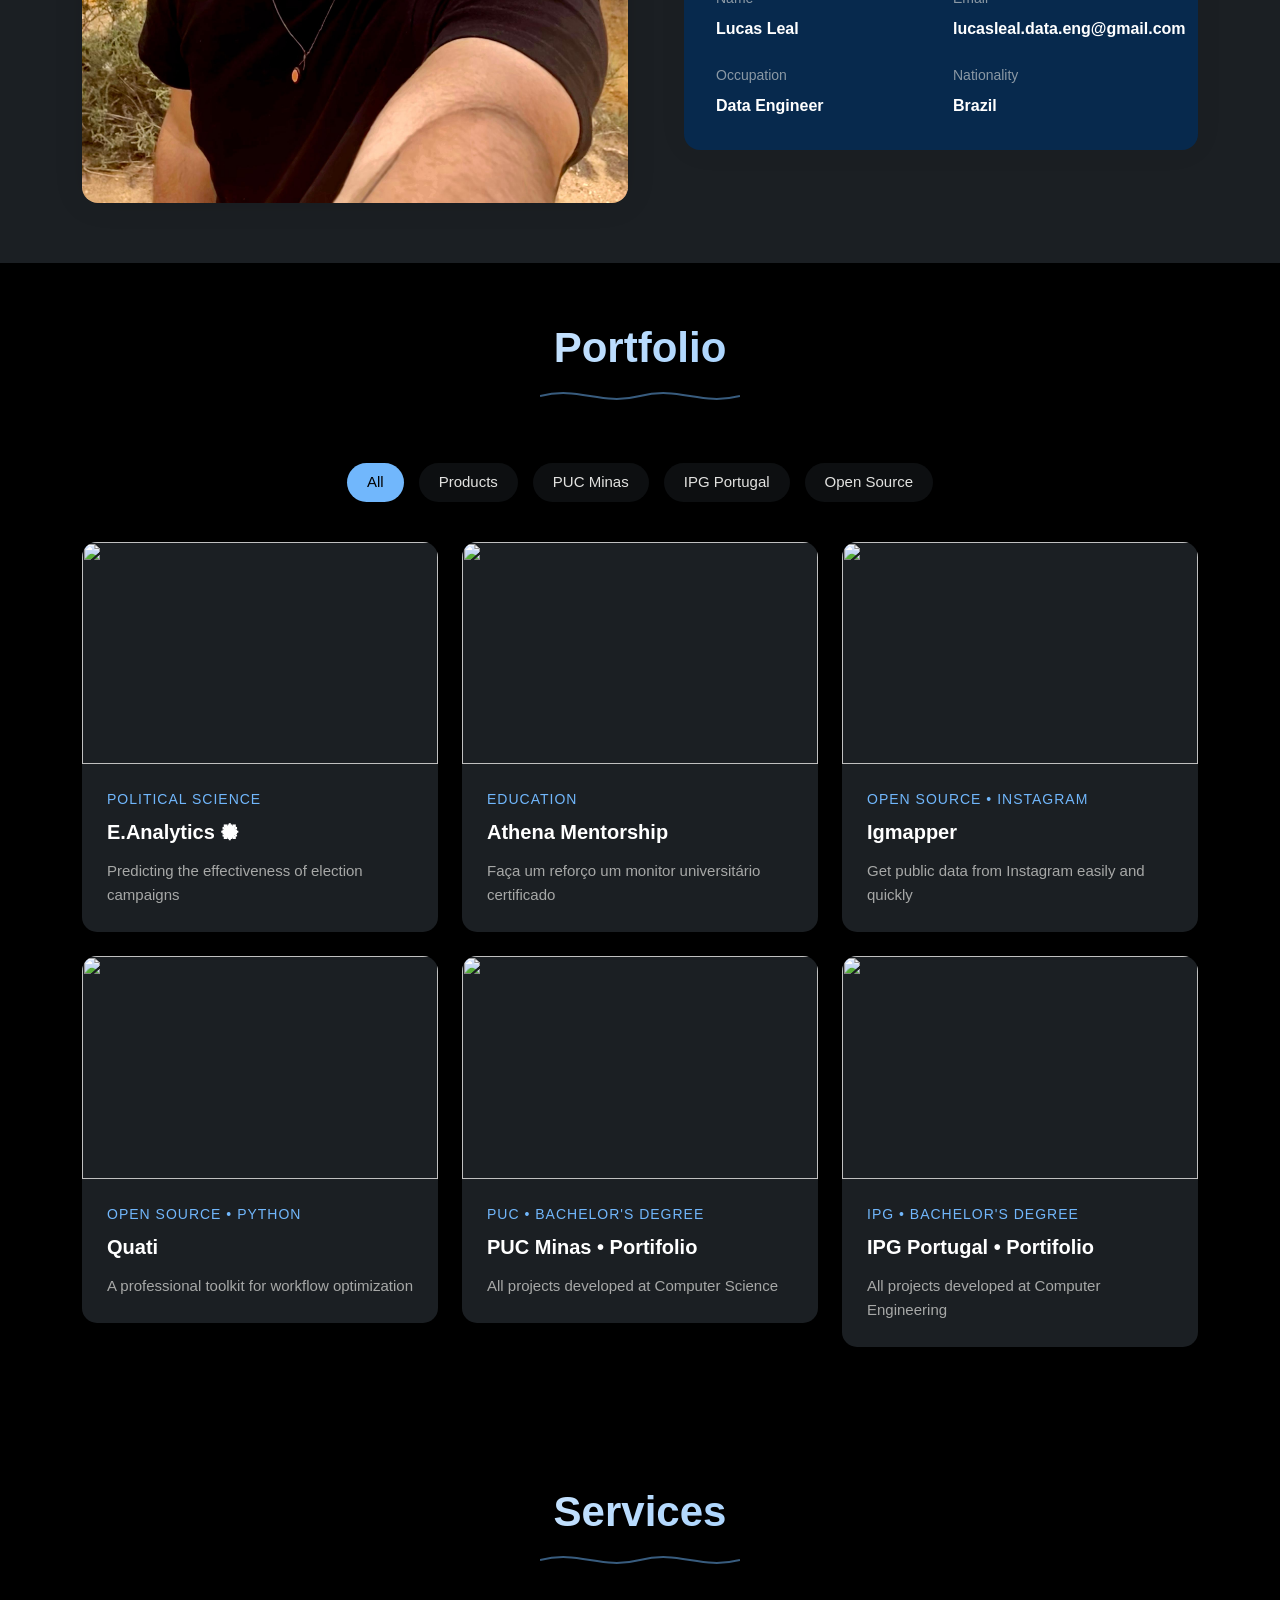
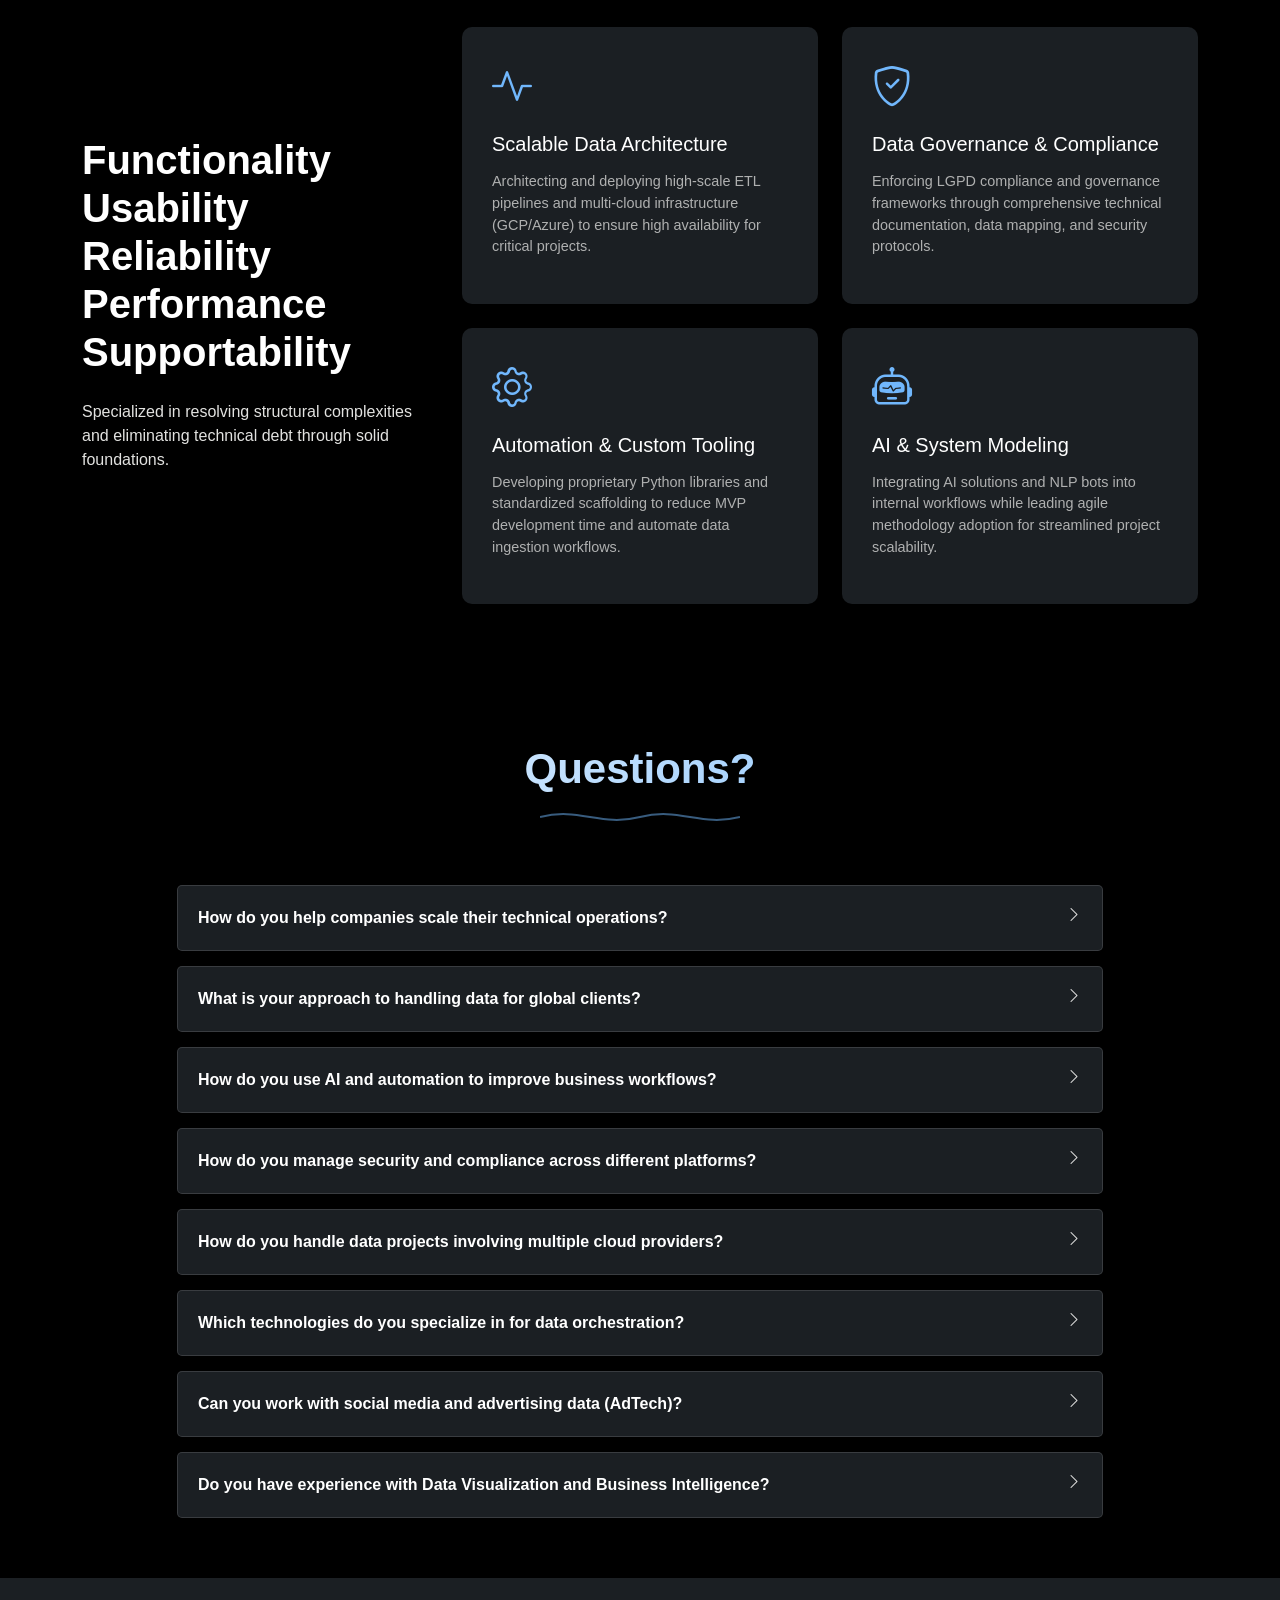
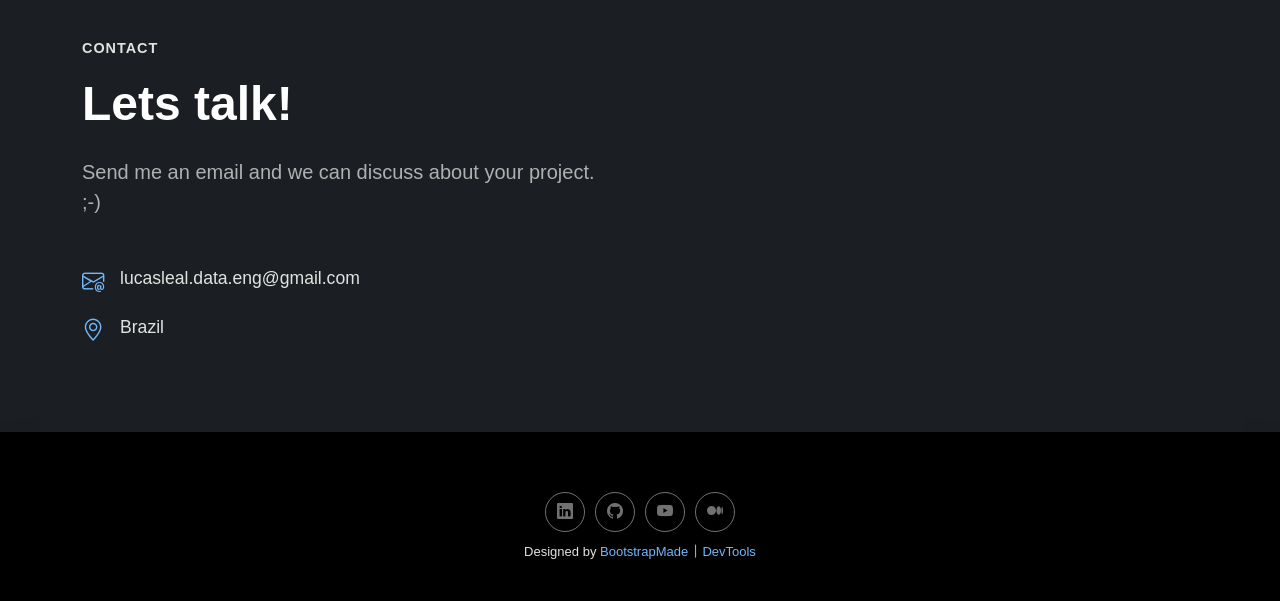
==== commit 09860f36: "att" ====
--- a/index.html
+++ b/index.html
@@ -44,7 +44,7 @@
 
       <nav id="navmenu" class="navmenu">
         <ul>
-          <li><a href="#hero" class="active">Home</a></li>
+          <li><a href="index.html" class="active">Home</a></li>
           <li><a href="#about">About</a></li>
           <li><a href="#portfolio">Portfolio</a></li>
           <li><a href="#services">Services</a></li>
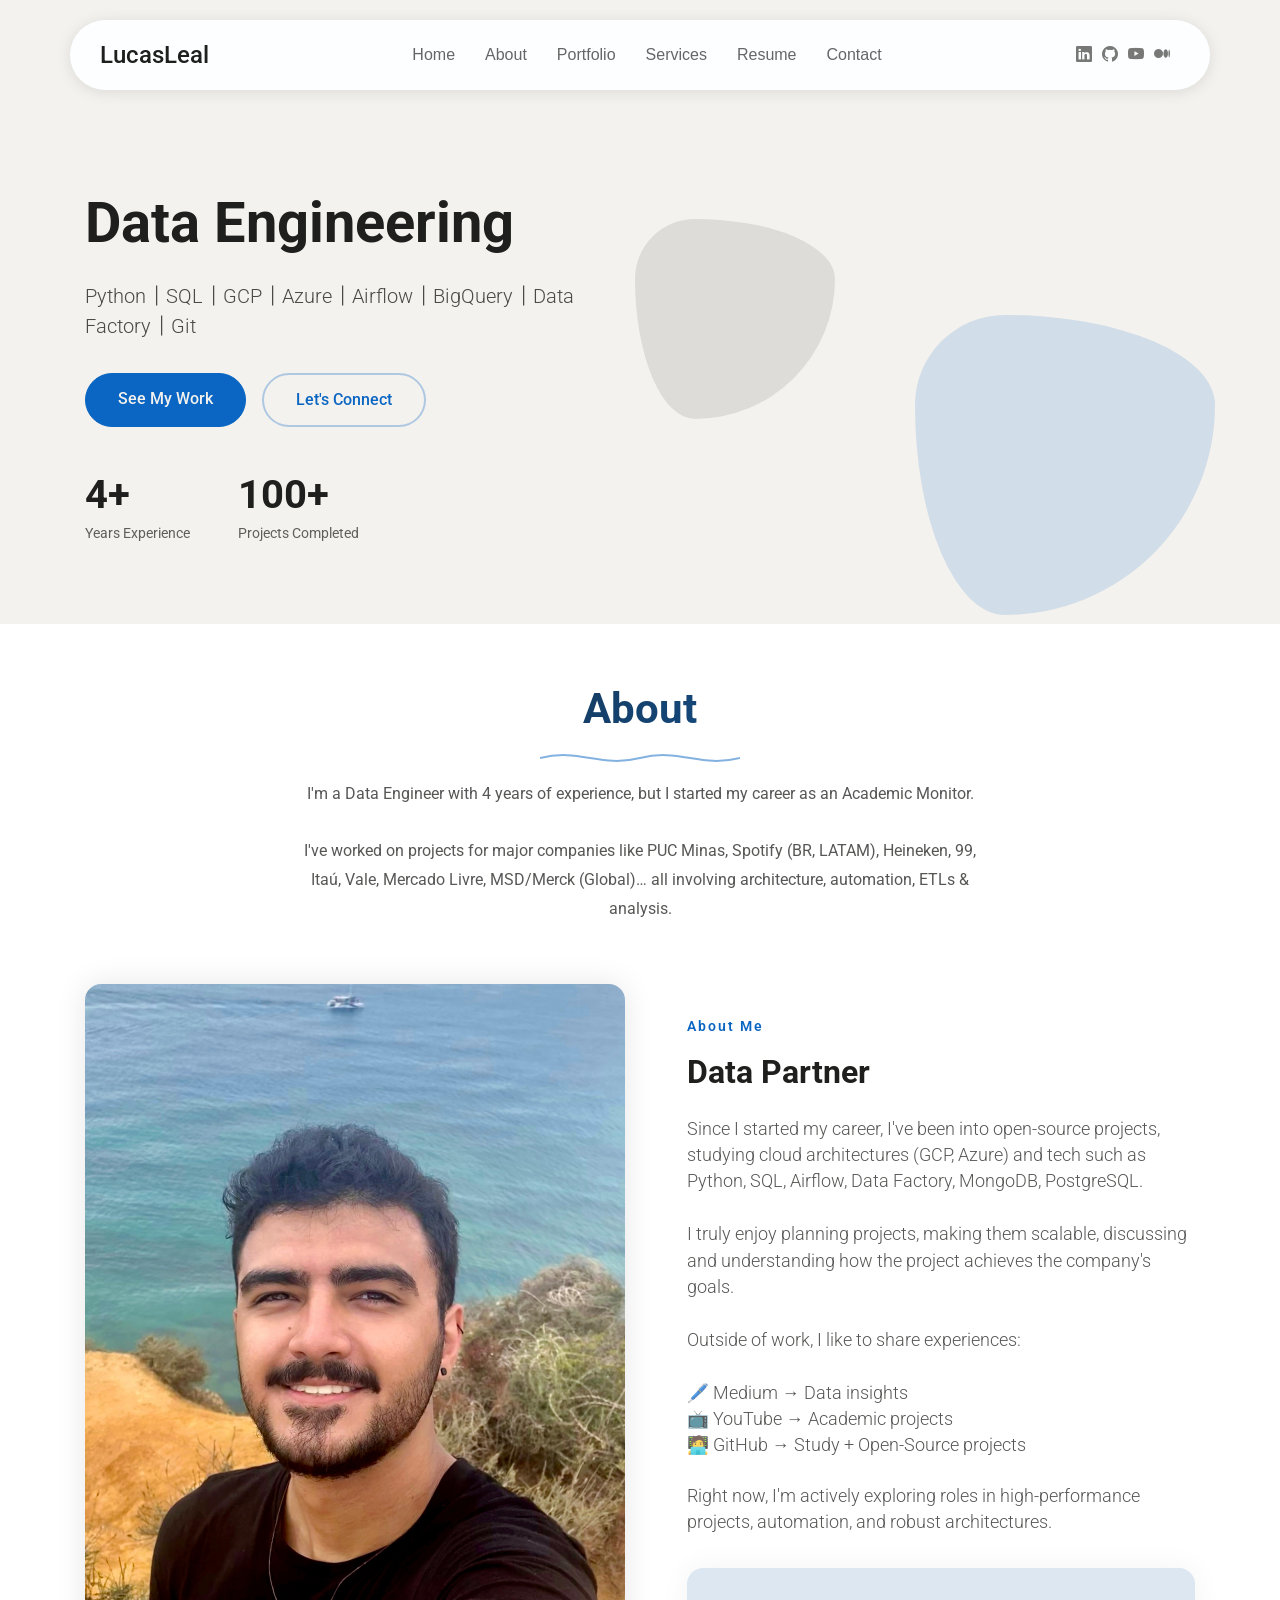
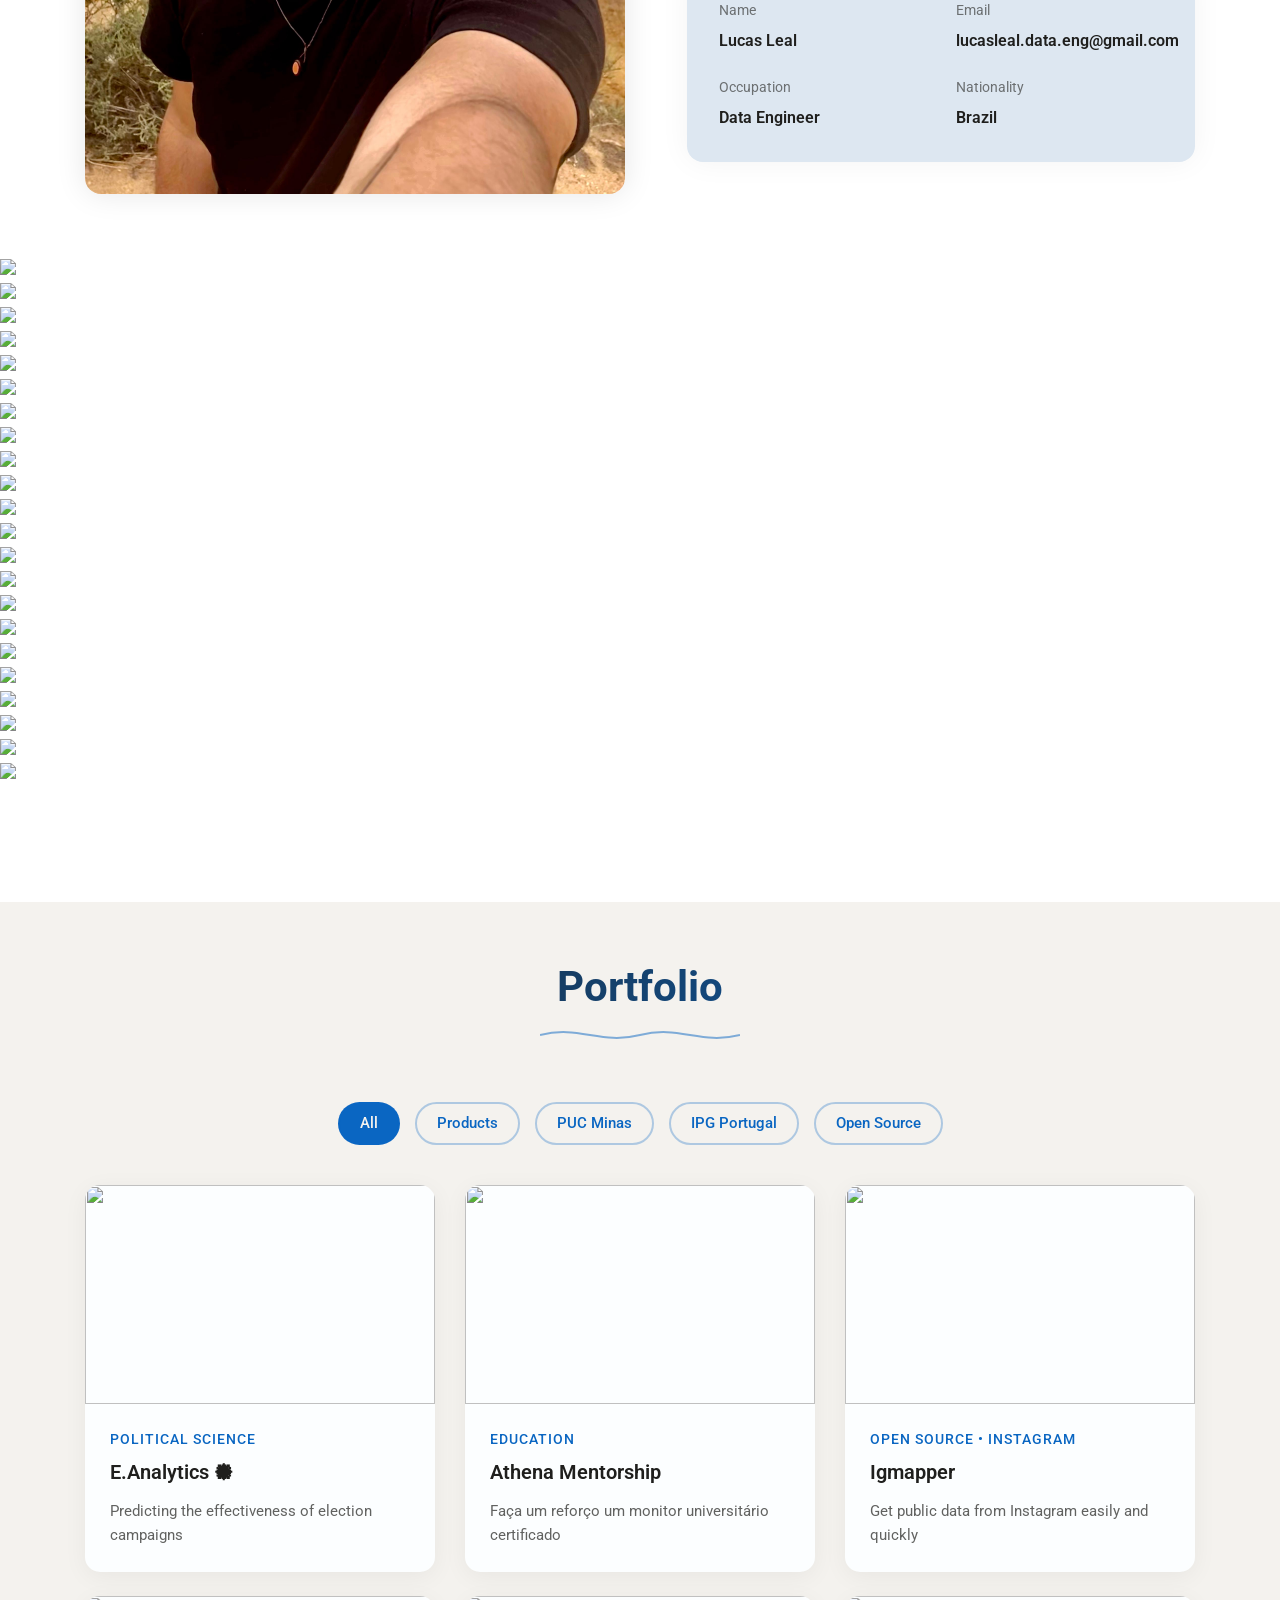
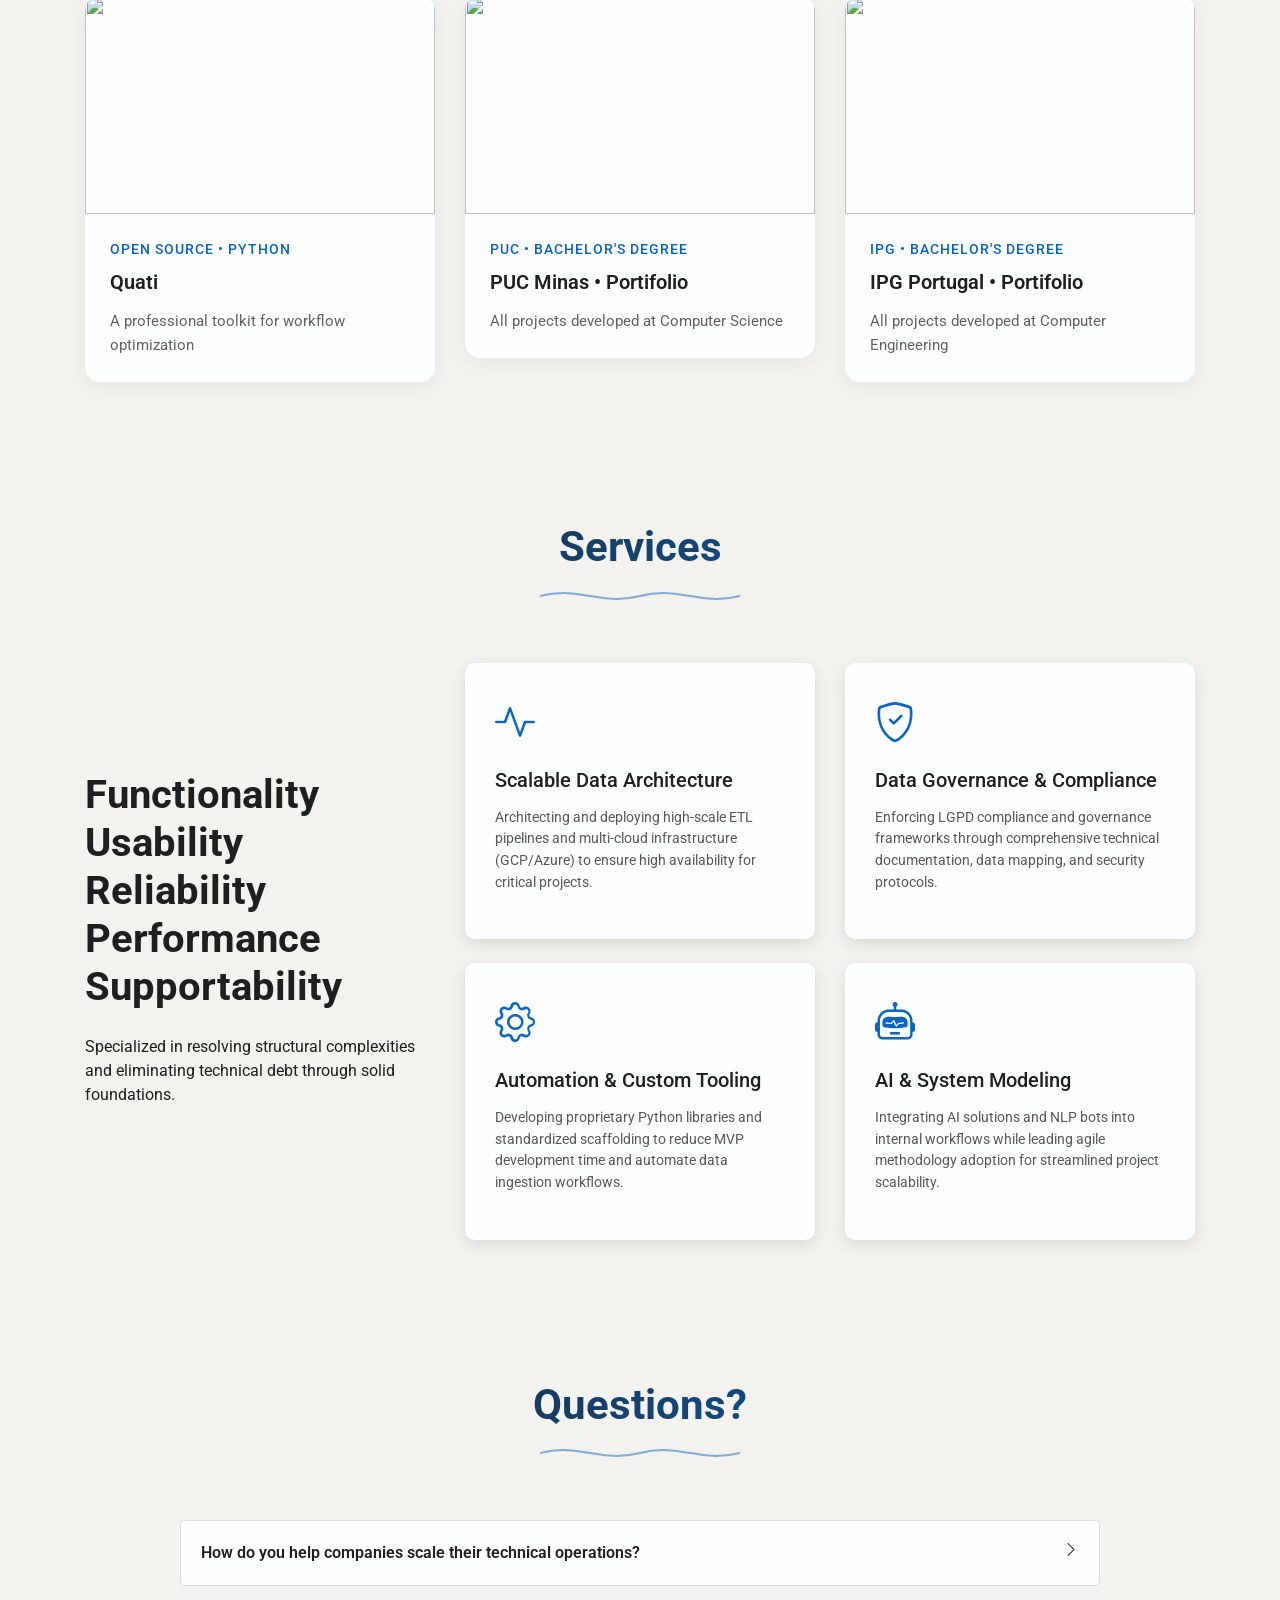
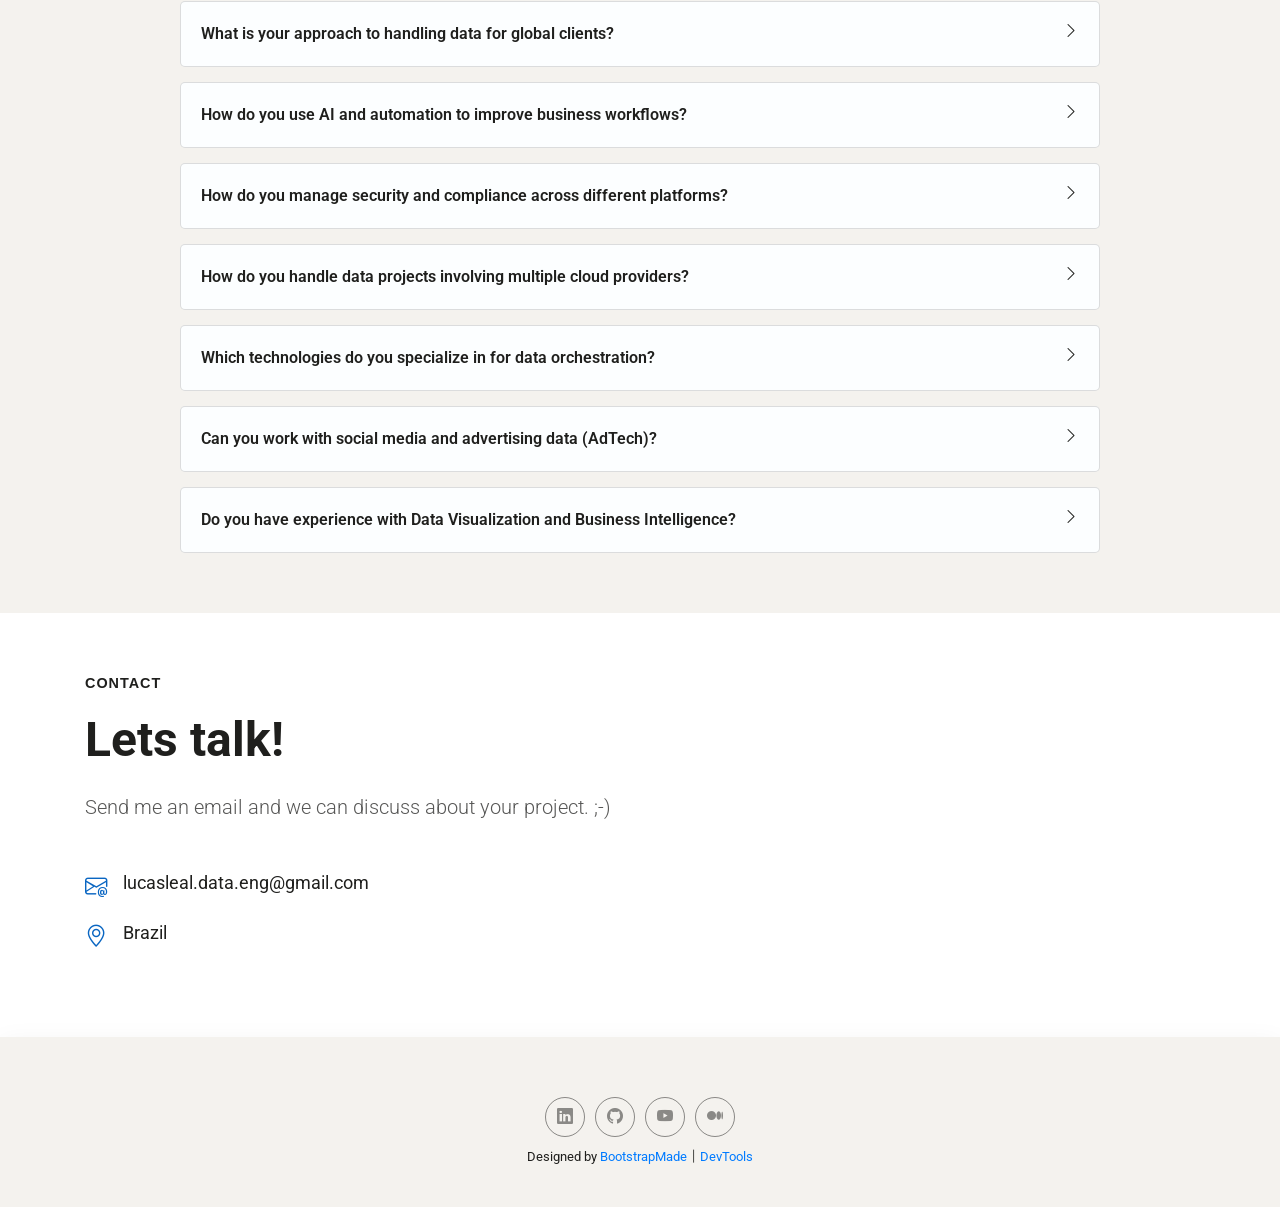
==== commit e002a90a: "att geral" ====
--- a/index.html
+++ b/index.html
@@ -28,6 +28,12 @@
 
   <!-- Main CSS File -->
   <link href="assets/css/main.css" rel="stylesheet">
+
+  <link href="//maxcdn.bootstrapcdn.com/bootstrap/4.1.1/css/bootstrap.min.css" rel="stylesheet" id="bootstrap-css">
+  <script src="//maxcdn.bootstrapcdn.com/bootstrap/4.1.1/js/bootstrap.min.js"></script>
+  <script src="//cdnjs.cloudflare.com/ajax/libs/jquery/3.2.1/jquery.min.js"></script>
+  <script src="https://cdnjs.cloudflare.com/ajax/libs/slick-carousel/1.6.0/slick.js"></script>
+
 </head>
 
 <body class="index-page">
@@ -151,7 +157,7 @@
                 🧑‍💻 GitHub → Study + Open-Source projects
               </p>
 
-              <p class="mb-4">Right now, I'm actively exploring roles in high-performance projects, automation, and
+              <p class="lead mb-4">Right now, I'm actively exploring roles in high-performance projects, automation, and
                 robust architectures.</p>
 
               <div class="personal-info">
@@ -196,6 +202,48 @@
 
       </div>
 
+      <section class="tech-logos slider">
+        <!-- Sistemas Operacionais -->
+        <div class="slide"><img src="https://cdn.jsdelivr.net/gh/devicons/devicon/icons/linux/linux-original.svg"></div>
+        <div class="slide"><img src="https://cdn.jsdelivr.net/gh/devicons/devicon/icons/windows8/windows8-original.svg">
+        </div>
+        <div class="slide"><img src="https://cdn.simpleicons.org/apple/B0BEC5"></div>
+
+        <!-- Nuvem -->
+        <div class="slide"><img src="https://skillicons.dev/icons?i=gcp"></div>
+        <div class="slide"><img src="https://skillicons.dev/icons?i=azure"></div>
+        <div class="slide"><img src="https://skillicons.dev/icons?i=aws"></div>
+
+        <!-- Bancos de Dados -->
+        <div class="slide"><img
+            src="https://cdn.jsdelivr.net/gh/devicons/devicon/icons/microsoftsqlserver/microsoftsqlserver-plain.svg">
+        </div>
+        <div class="slide"><img src="https://upload.wikimedia.org/wikipedia/commons/e/e1/Oracle_Corporation_logo.svg">
+        </div>
+        <div class="slide"><img src="https://skillicons.dev/icons?i=mongodb"></div>
+
+        <!-- Linguagens de Programação -->
+        <div class="slide"><img src="https://skillicons.dev/icons?i=py"></div>
+        <div class="slide"><img src="https://skillicons.dev/icons?i=c"></div>
+        <div class="slide"><img src="https://skillicons.dev/icons?i=cs"></div>
+        <div class="slide"><img src="https://skillicons.dev/icons?i=java"></div>
+
+        <!-- Frameworks e Bibliotecas -->
+        <div class="slide"><img src="https://skillicons.dev/icons?i=react"></div>
+        <div class="slide"><img src="https://skillicons.dev/icons?i=bootstrap"></div>
+        <div class="slide"><img src="https://skillicons.dev/icons?i=dotnet"></div>
+        <div class="slide"><img
+            src="https://cdn.jsdelivr.net/gh/devicons/devicon/icons/salesforce/salesforce-original.svg"></div>
+
+        <!-- Desenvolvimento Web -->
+        <div class="slide"><img src="https://skillicons.dev/icons?i=html"></div>
+        <div class="slide"><img src="https://skillicons.dev/icons?i=css"></div>
+        <div class="slide"><img src="https://skillicons.dev/icons?i=js"></div>
+
+        <!-- Ferramentas de Desenvolvimento -->
+        <div class="slide"><img src="https://skillicons.dev/icons?i=vscode"></div>
+        <div class="slide"><img src="https://skillicons.dev/icons?i=postman"></div>
+      </section>
     </section><!-- /About Section -->
 
     <!-- Skills Section -->
@@ -215,9 +263,6 @@
         </div>
       </div>
     </section> -->
-
-
-    </section>
 
     <!-- Portfolio Section -->
     <section id="portfolio" class="portfolio section">
@@ -274,7 +319,8 @@
             <div class="col-lg-4 col-md-6 portfolio-item isotope-item filter-prod">
               <div class="portfolio-card">
                 <div class="portfolio-image">
-                  <img src="https://raw.githubusercontent.com/tai-II-plataforma-educacional/.github/main/profile/src/AthenaBanner.png"
+                  <img
+                    src="https://raw.githubusercontent.com/tai-II-plataforma-educacional/.github/main/profile/src/AthenaBanner.png"
                     class="img-fluid" alt="" loading="lazy">
                   <div class="portfolio-overlay">
                     <div class="portfolio-actions">
@@ -339,8 +385,7 @@
             <div class="col-lg-4 col-md-6 portfolio-item isotope-item filter-puc">
               <div class="portfolio-card">
                 <div class="portfolio-image">
-                  <img src="https://avatars.githubusercontent.com/u/227693209"
-                    class="img-fluid" alt="" loading="lazy">
+                  <img src="https://avatars.githubusercontent.com/u/227693209" class="img-fluid" alt="" loading="lazy">
                   <div class="portfolio-overlay">
                     <div class="portfolio-actions">
                       <!-- <a href="..." class="glightbox preview-link" data-gallery="portfolio-gallery-graphics"><i class="bi bi-eye"></i></a> -->
@@ -360,8 +405,7 @@
             <div class="col-lg-4 col-md-6 portfolio-item isotope-item filter-ipg">
               <div class="portfolio-card">
                 <div class="portfolio-image">
-                  <img src="https://avatars.githubusercontent.com/u/227808068"
-                    class="img-fluid" alt="" loading="lazy">
+                  <img src="https://avatars.githubusercontent.com/u/227808068" class="img-fluid" alt="" loading="lazy">
                   <div class="portfolio-overlay">
                     <div class="portfolio-actions">
                       <!-- <a href="..." class="glightbox preview-link" data-gallery="portfolio-gallery-graphics"><i class="bi bi-eye"></i></a> -->
--- a/assets/css/main.css
+++ b/assets/css/main.css
@@ -12,44 +12,57 @@
 --------------------------------------------------------------*/
 /* Fonts */
 :root {
-  --default-font: "Helvetica", "Roboto",  system-ui, -apple-system, "Segoe UI", Roboto, Arial, "Noto Sans", "Liberation Sans", sans-serif, "Apple Color Emoji", "Segoe UI Emoji", "Segoe UI Symbol", "Noto Color Emoji";
-  --heading-font: "Helvetica", "Questrial",  sans-serif;
-  --nav-font: "Helvetica", "Noto Sans",  sans-serif;
+  --default-font: "Helvetica", "Roboto", system-ui, -apple-system, "Segoe UI", Roboto, Arial, "Noto Sans", "Liberation Sans", sans-serif, "Apple Color Emoji", "Segoe UI Emoji", "Segoe UI Symbol", "Noto Color Emoji";
+  --heading-font: "Helvetica", "Questrial", sans-serif;
+  --nav-font: "Helvetica", "Noto Sans", sans-serif;
 }
 
 /* Global Colors - The following color variables are used throughout the website. Updating them here will change the color scheme of the entire website */
-:root { 
-  --background-color: #000000; /* Background color for the entire website, including individual sections */
-  --default-color: #e2e2e0; /* Default color used for the majority of the text content across the entire website */
-  --heading-color: #ffffff; /* Color for headings, subheadings and title throughout the website */
-  --accent-color: #71B7FC; /* Accent color that represents your brand on the website. It's used for buttons, links, and other elements that need to stand out */
-  --surface-color: #1B1F23; /* The surface color is used as a background of boxed elements within sections, such as cards, icon boxes, or other elements that require a visual separation from the global background. */
-  --contrast-color: #000000; /* Contrast color for text, ensuring readability against backgrounds of accent, heading, or default colors. */
+:root {
+  --background-color: #F4F2EE;
+  /* Background color for the entire website, including individual sections */
+  --default-color: #1f1f1d;
+  /* Default color used for the majority of the text content across the entire website */
+  --heading-color: #1f1f1d;
+  /* Color for headings, subheadings and title throughout the website */
+  --accent-color: #0A66C2;
+  /* Accent color that represents your brand on the website. It's used for buttons, links, and other elements that need to stand out */
+  --surface-color: #fcfeff;
+  /* The surface color is used as a background of boxed elements within sections, such as cards, icon boxes, or other elements that require a visual separation from the global background. */
+  --contrast-color: #F4F2EE;
+  /* Contrast color for text, ensuring readability against backgrounds of accent, heading, or default colors. */
 }
 
 /* Nav Menu Colors - The following color variables are used specifically for the navigation menu. They are separate from the global colors to allow for more customization options */
 :root {
-  --nav-color: #e2e2e07f;  /* The default color of the main navmenu links */
-  --nav-hover-color: #ffffff; /* Applied to main navmenu links when they are hovered over or active */
-  --nav-mobile-background-color: #ffffff; /* Used as the background color for mobile navigation menu */
-  --nav-dropdown-background-color: #ffffff; /* Used as the background color for dropdown items that appear when hovering over primary navigation items */
-  --nav-dropdown-color: #1f1f1d; /* Used for navigation links of the dropdown items in the navigation menu. */
-  --nav-dropdown-hover-color: #0A66C2; /* Similar to --nav-hover-color, this color is applied to dropdown navigation links when they are hovered over. */
+  --nav-color: #666666;
+  /* The default color of the main navmenu links */
+  --nav-hover-color: #000000;
+  /* Applied to main navmenu links when they are hovered over or active */
+  --nav-mobile-background-color: #1B1F23;
+  /* Used as the background color for mobile navigation menu */
+  --nav-dropdown-background-color: #1B1F23;
+  /* Used as the background color for dropdown items that appear when hovering over primary navigation items */
+  --nav-dropdown-color: #F4F2EE;
+  /* Used for navigation links of the dropdown items in the navigation menu. */
+  --nav-dropdown-hover-color: #0A66C2;
+  /* Similar to --nav-hover-color, this color is applied to dropdown navigation links when they are hovered over. */
 }
 
 /* Color Presets - These classes override global colors when applied to any section or element, providing reuse of the sam color scheme. */
 
 .light-background {
-  --background-color: #1B1F23;
-  --surface-color: #07294D;
+  --background-color: #ffffff;
+  --surface-color: #DDE7F1;
 }
 
 .dark-background {
-  --background-color: #060606;
-  --default-color: #ffffff;
+  --background-color: #000000;
+  --default-color: #e2e2e0;
   --heading-color: #ffffff;
-  --surface-color: #252525;
-  --contrast-color: #ffffff;
+  --accent-color: #0A66C2;
+  --surface-color: #1B1F23;
+  --contrast-color: #000000;
 }
 
 /* Smooth scroll */
@@ -245,7 +258,7 @@
     padding: 18px 15px;
     font-size: 16px;
     font-family: var(--nav-font);
-    font-weight: bold;
+    /* font-weight: bold; */
     display: flex;
     align-items: center;
     justify-content: space-between;
@@ -1158,15 +1171,15 @@
   padding: 8px 20px;
   cursor: pointer;
   border-radius: 30px;
-  background-color: color-mix(in srgb, var(--surface-color), transparent 50%);
-  color: var(--default-color);
+  border: 2px solid color-mix(in srgb, var(--accent-color), transparent 70%);
+  color: var(--accent-color);
   transition: all 0.3s ease-in-out;
 }
 
 .portfolio .portfolio-filters li:hover {
-  background-color: color-mix(in srgb, var(--accent-color), transparent 85%);
-  color: var(--accent-color);
-  transform: translateY(-2px);
+  background-color: var(--accent-color);
+  color: var(--contrast-color);
+  transform: translateY(-5px);
 }
 
 .portfolio .portfolio-filters li.filter-active {
@@ -1955,6 +1968,114 @@
 /*--------------------------------------------------------------
 # Starter Section Section
 --------------------------------------------------------------*/
-.starter-section {
-  /* Add your styles here */
+/* Slider */
+.slick-slide {
+  margin: 0px 20px;
+}
+
+.slick-slide img {
+  width: 60%;
+}
+
+.slick-slider {
+  position: relative;
+  display: block;
+  box-sizing: border-box;
+  -webkit-user-select: none;
+  -moz-user-select: none;
+  -ms-user-select: none;
+  user-select: none;
+  -webkit-touch-callout: none;
+  -khtml-user-select: none;
+  -ms-touch-action: pan-y;
+  touch-action: pan-y;
+  -webkit-tap-highlight-color: transparent;
+}
+
+.slick-list {
+  position: relative;
+  display: block;
+  overflow: hidden;
+  margin: 0;
+  padding: 0;
+}
+
+.slick-list:focus {
+  outline: none;
+}
+
+.slick-list.dragging {
+  cursor: pointer;
+  cursor: hand;
+}
+
+.slick-slider .slick-track,
+.slick-slider .slick-list {
+  -webkit-transform: translate3d(0, 0, 0);
+  -moz-transform: translate3d(0, 0, 0);
+  -ms-transform: translate3d(0, 0, 0);
+  -o-transform: translate3d(0, 0, 0);
+  transform: translate3d(0, 0, 0);
+}
+
+.slick-track {
+  position: relative;
+  top: 0;
+  left: 0;
+  display: block;
+}
+
+.slick-track:before,
+.slick-track:after {
+  display: table;
+  content: '';
+}
+
+.slick-track:after {
+  clear: both;
+}
+
+.slick-loading .slick-track {
+  visibility: hidden;
+}
+
+.slick-slide {
+  display: none;
+  float: left;
+  height: 100%;
+  min-height: 1px;
+}
+
+[dir='rtl'] .slick-slide {
+  float: right;
+}
+
+.slick-slide img {
+  display: block;
+}
+
+.slick-slide.slick-loading img {
+  display: none;
+}
+
+.slick-slide.dragging img {
+  pointer-events: none;
+}
+
+.slick-initialized .slick-slide {
+  display: block;
+}
+
+.slick-loading .slick-slide {
+  visibility: hidden;
+}
+
+.slick-vertical .slick-slide {
+  display: block;
+  height: auto;
+  border: 1px solid transparent;
+}
+
+.slick-arrow.slick-hidden {
+  display: none;
 }
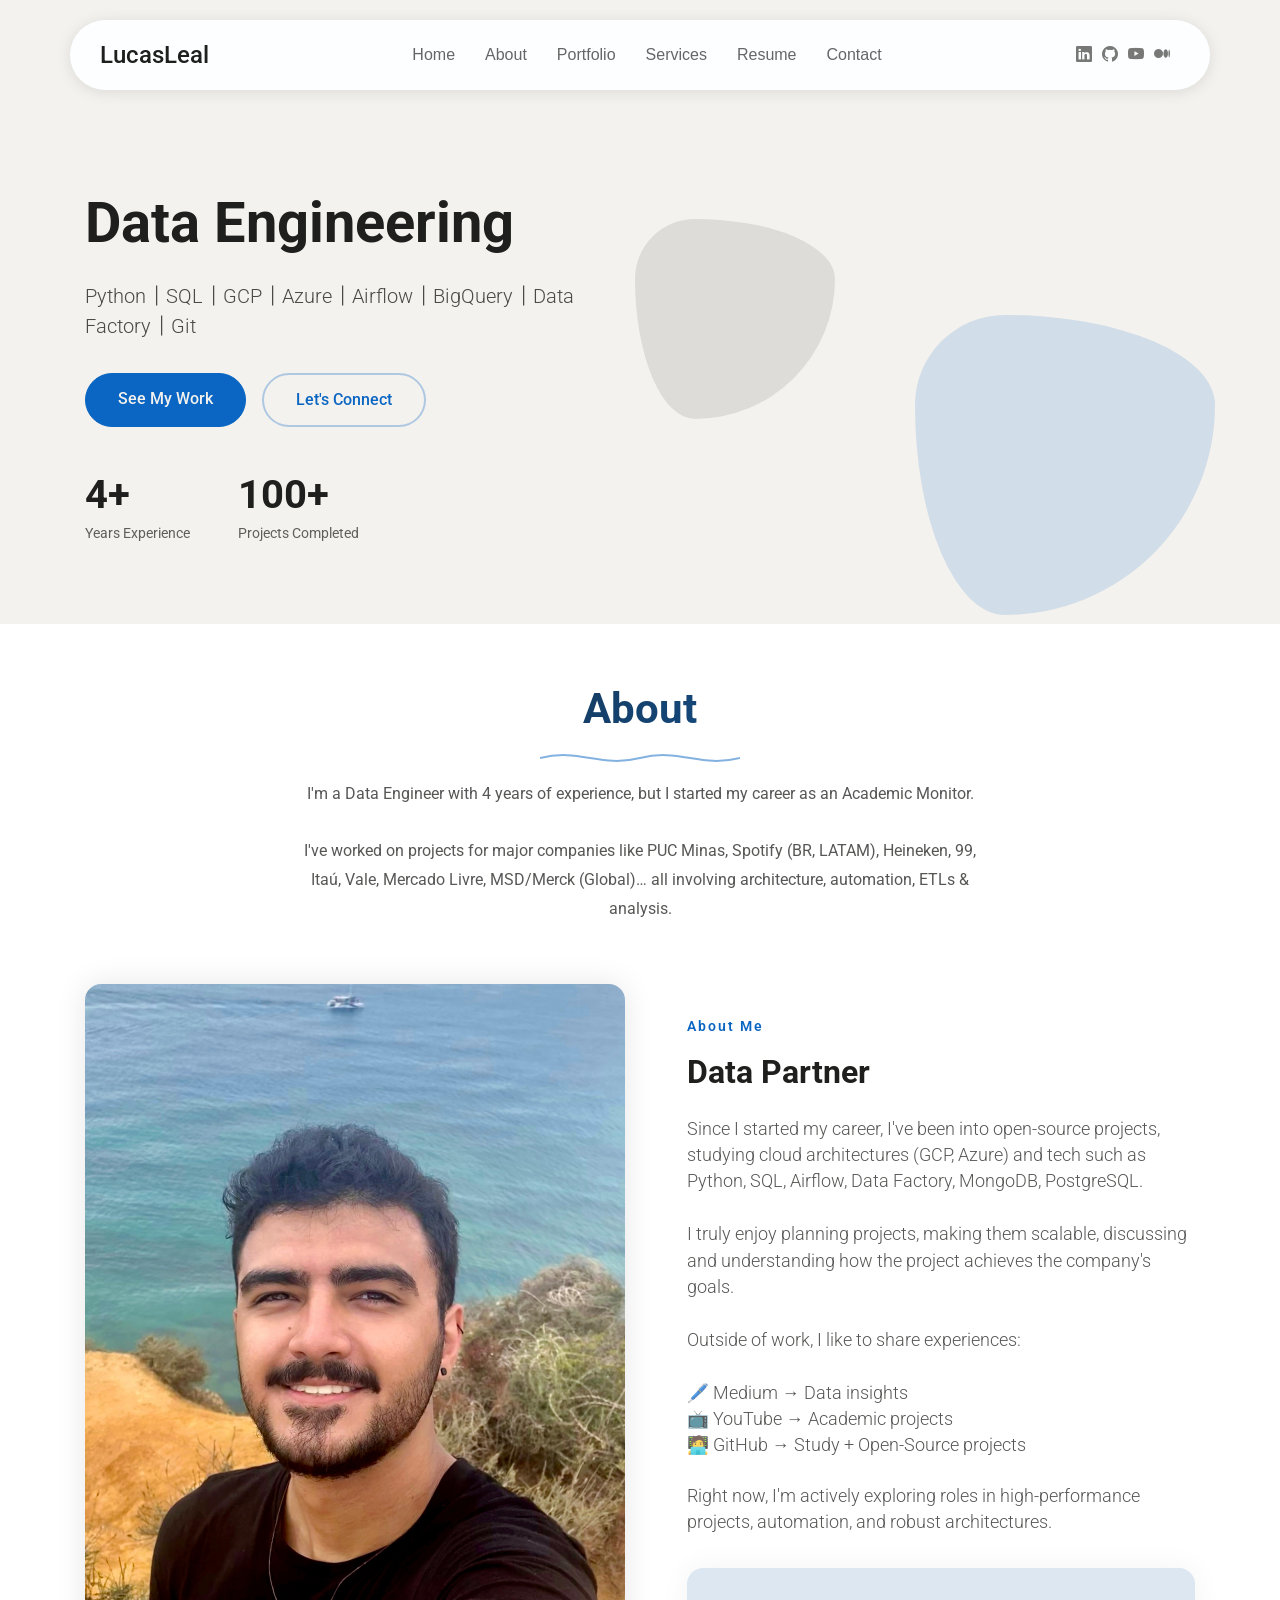
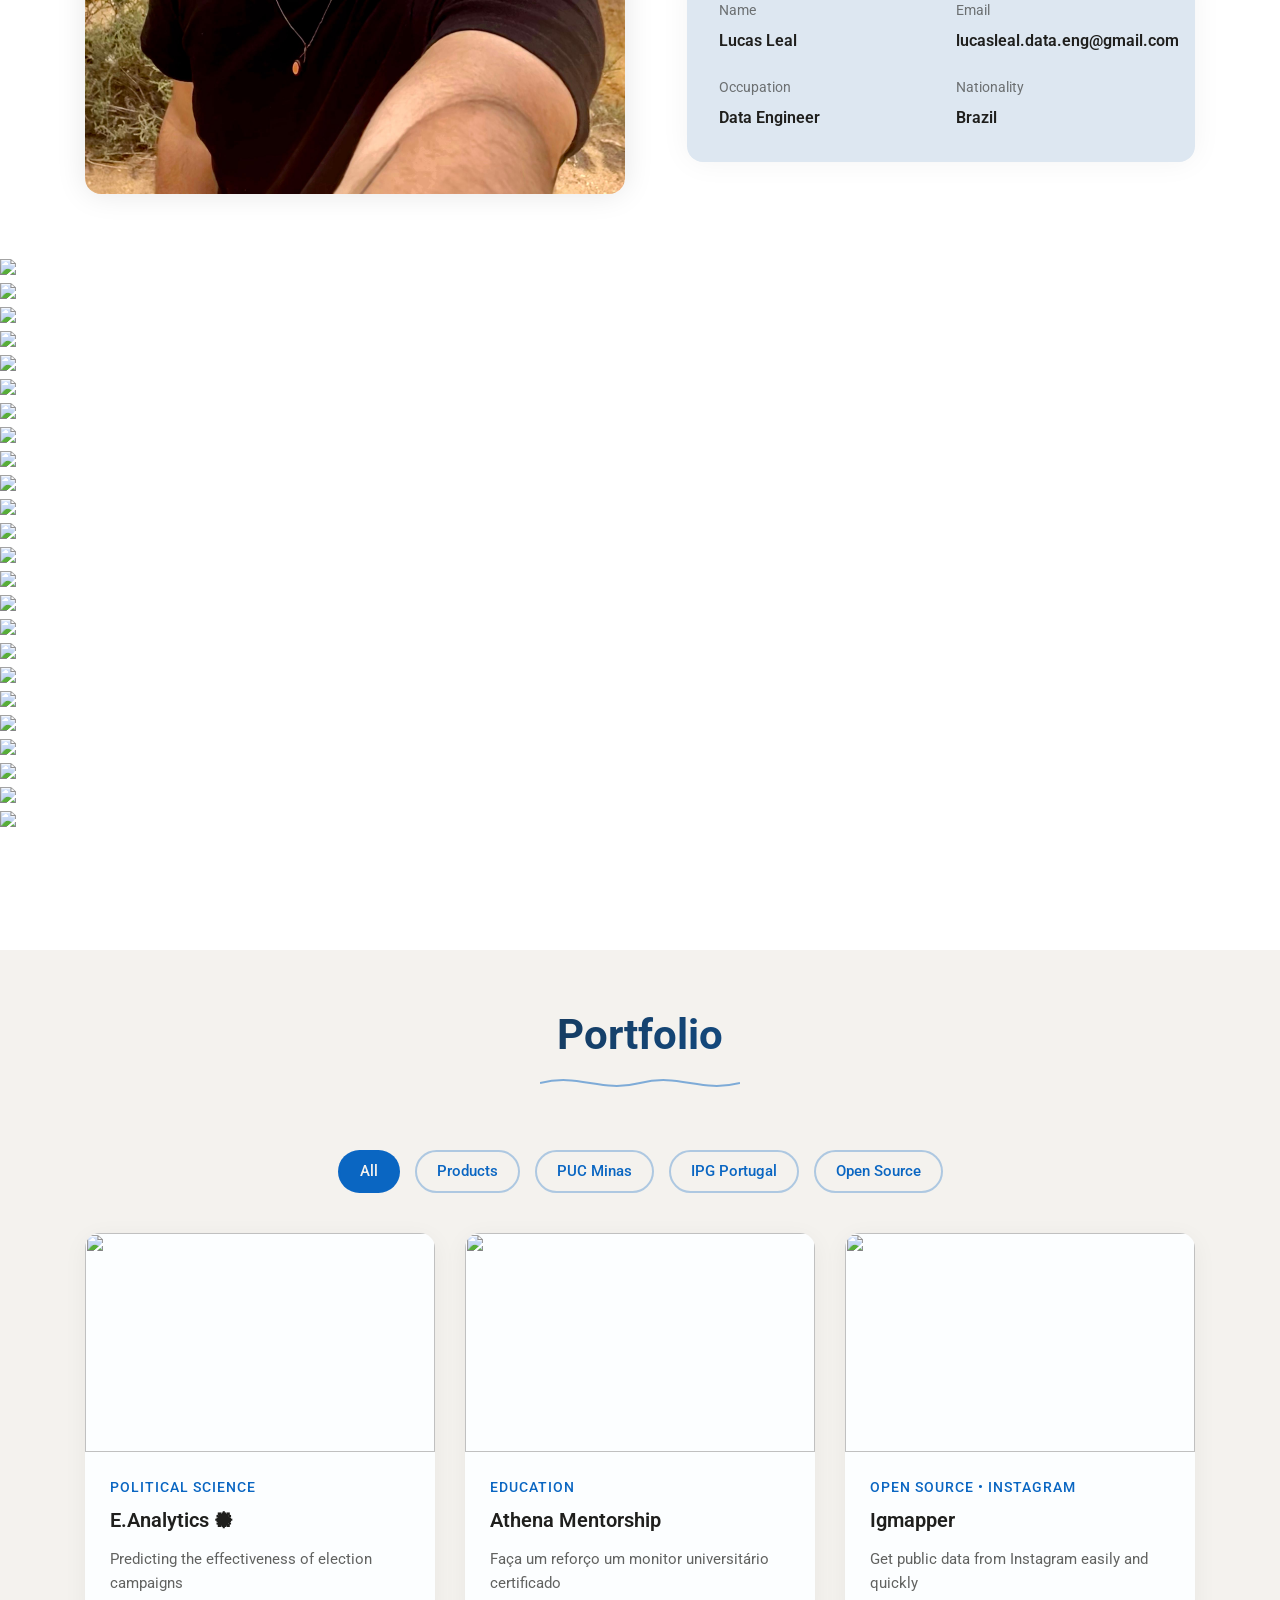
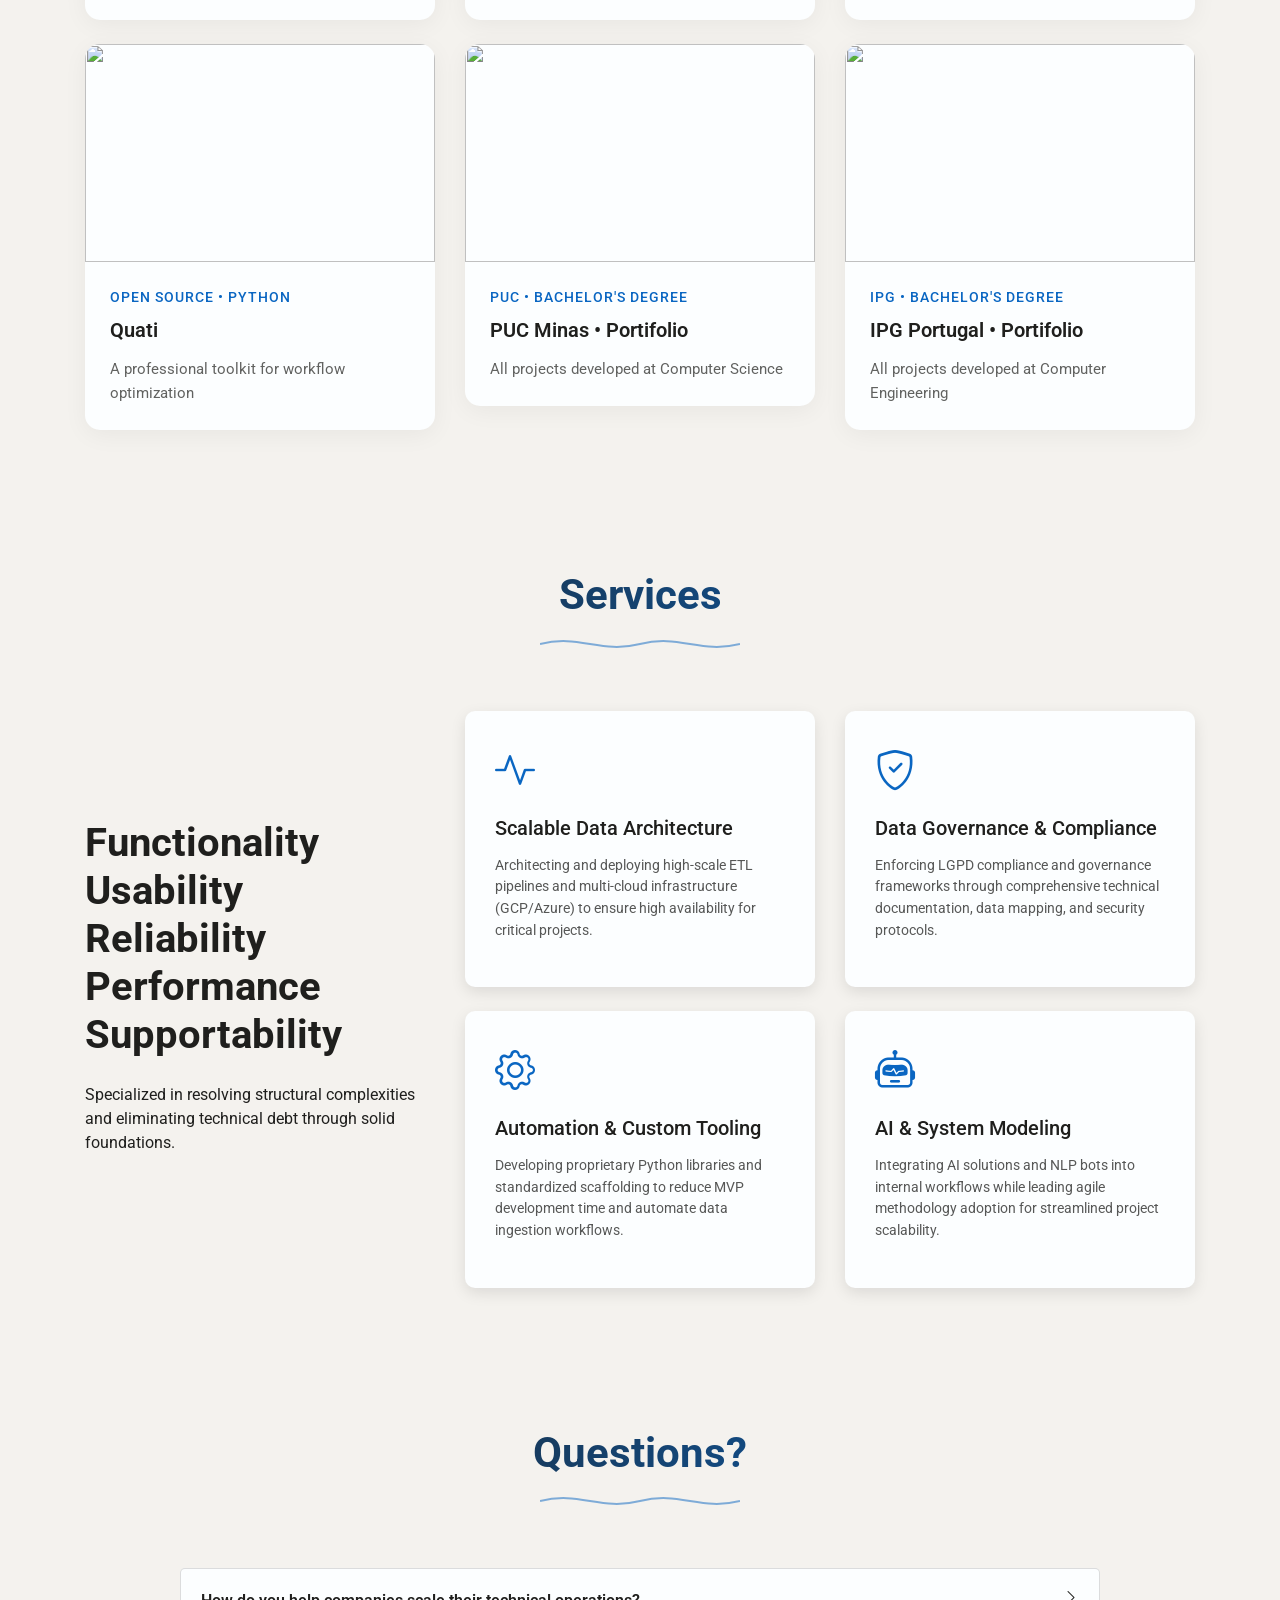
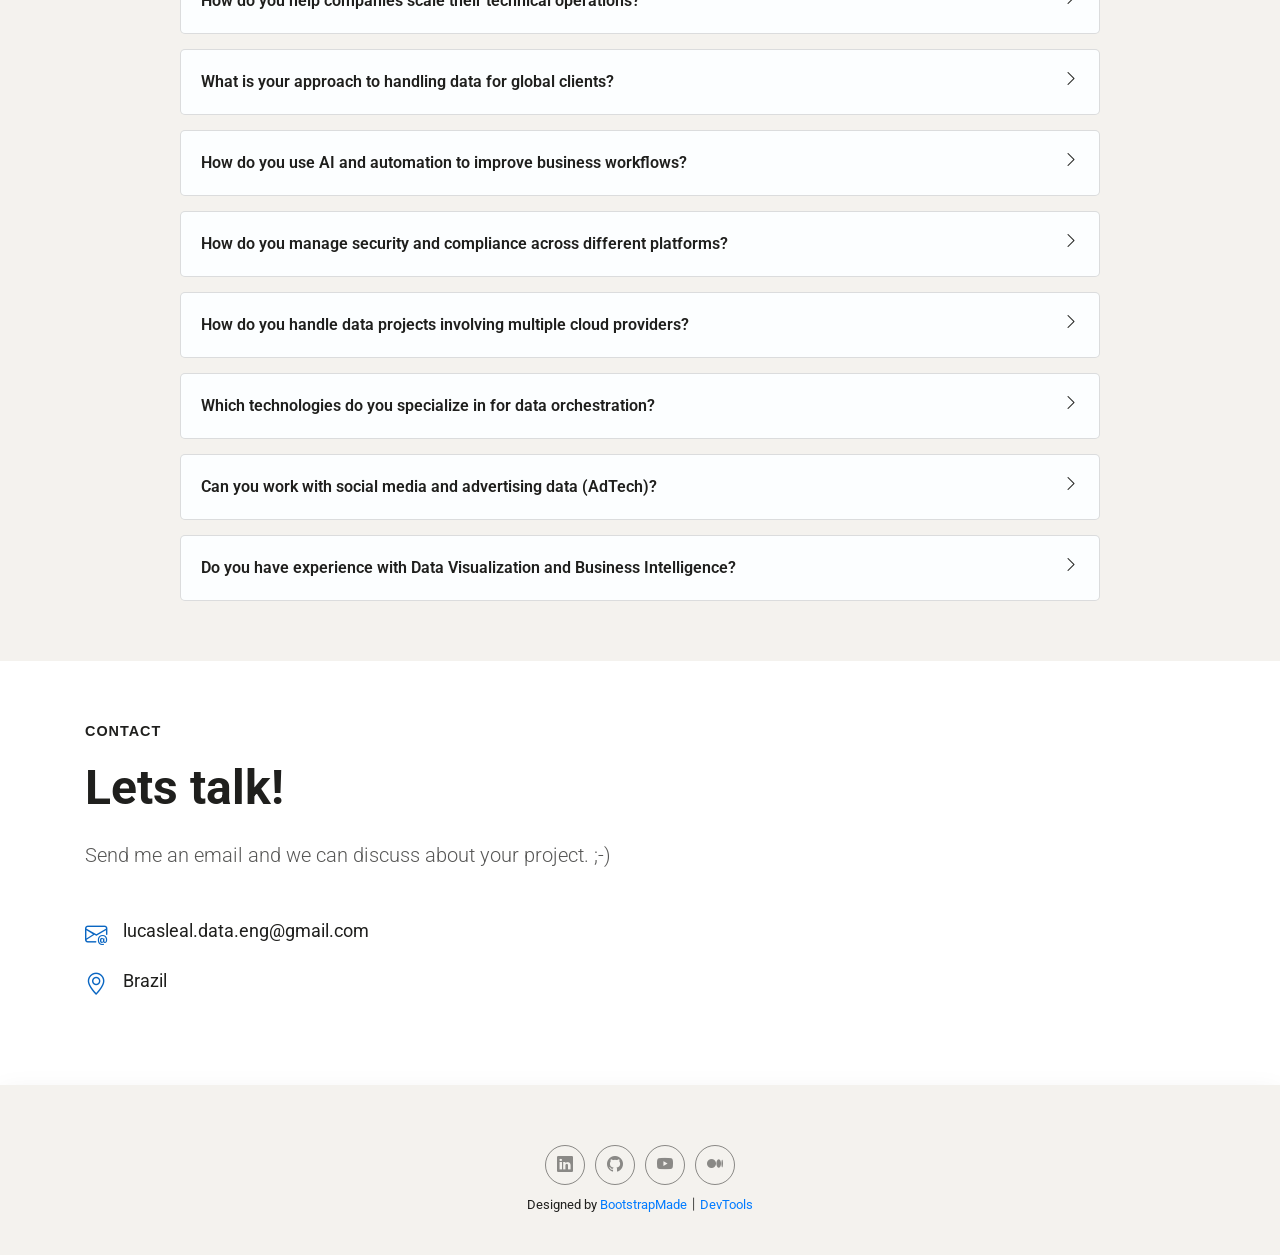
==== commit bbe96785: "att" ====
--- a/index.html
+++ b/index.html
@@ -203,6 +203,7 @@
       </div>
 
       <section class="tech-logos slider">
+
         <!-- Sistemas Operacionais -->
         <div class="slide"><img src="https://cdn.jsdelivr.net/gh/devicons/devicon/icons/linux/linux-original.svg"></div>
         <div class="slide"><img src="https://cdn.jsdelivr.net/gh/devicons/devicon/icons/windows8/windows8-original.svg">
@@ -224,6 +225,8 @@
 
         <!-- Linguagens de Programação -->
         <div class="slide"><img src="https://skillicons.dev/icons?i=py"></div>
+        <div class="slide"><img src="https://cdn.jsdelivr.net/gh/devicons/devicon/icons/apachespark/apachespark-original.svg"></div>
+        <div class="slide"><img src="https://cdn.jsdelivr.net/gh/devicons/devicon/icons/pypi/pypi-original.svg"></div>
         <div class="slide"><img src="https://skillicons.dev/icons?i=c"></div>
         <div class="slide"><img src="https://skillicons.dev/icons?i=cs"></div>
         <div class="slide"><img src="https://skillicons.dev/icons?i=java"></div>
